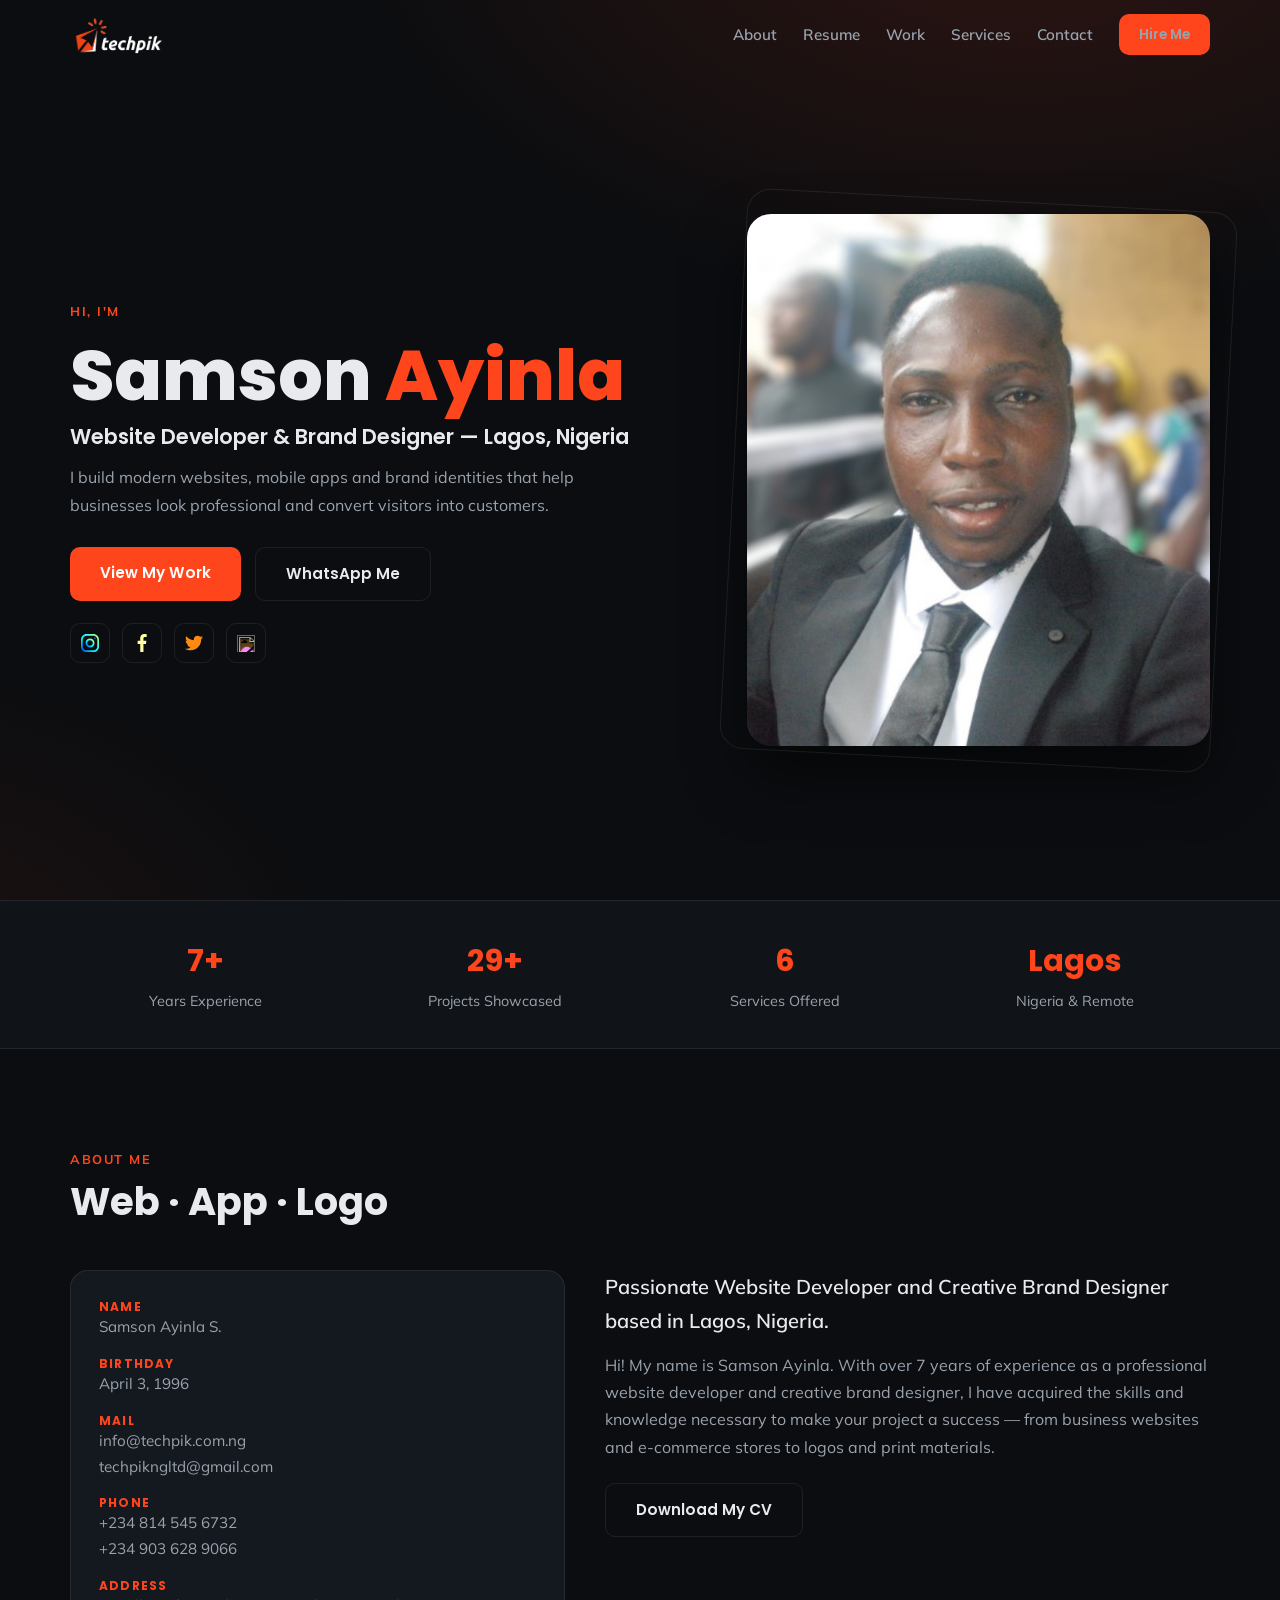
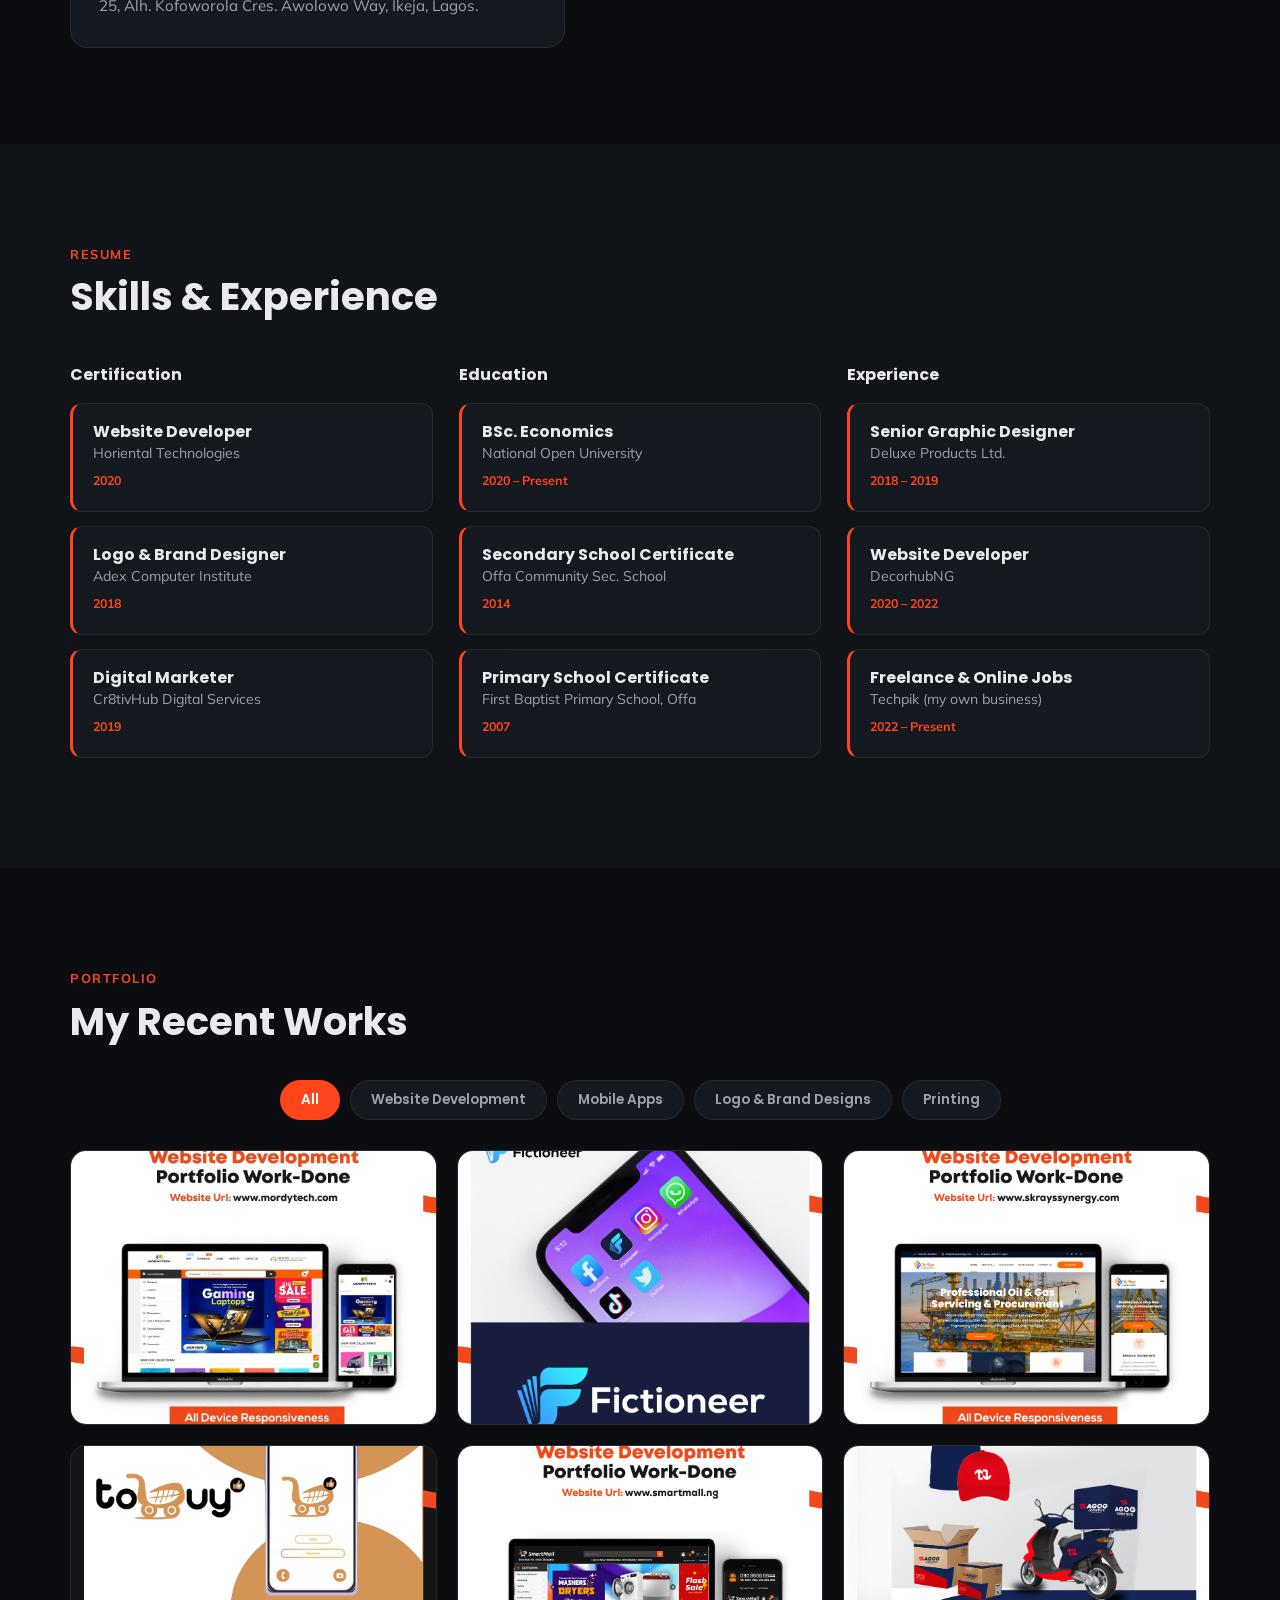
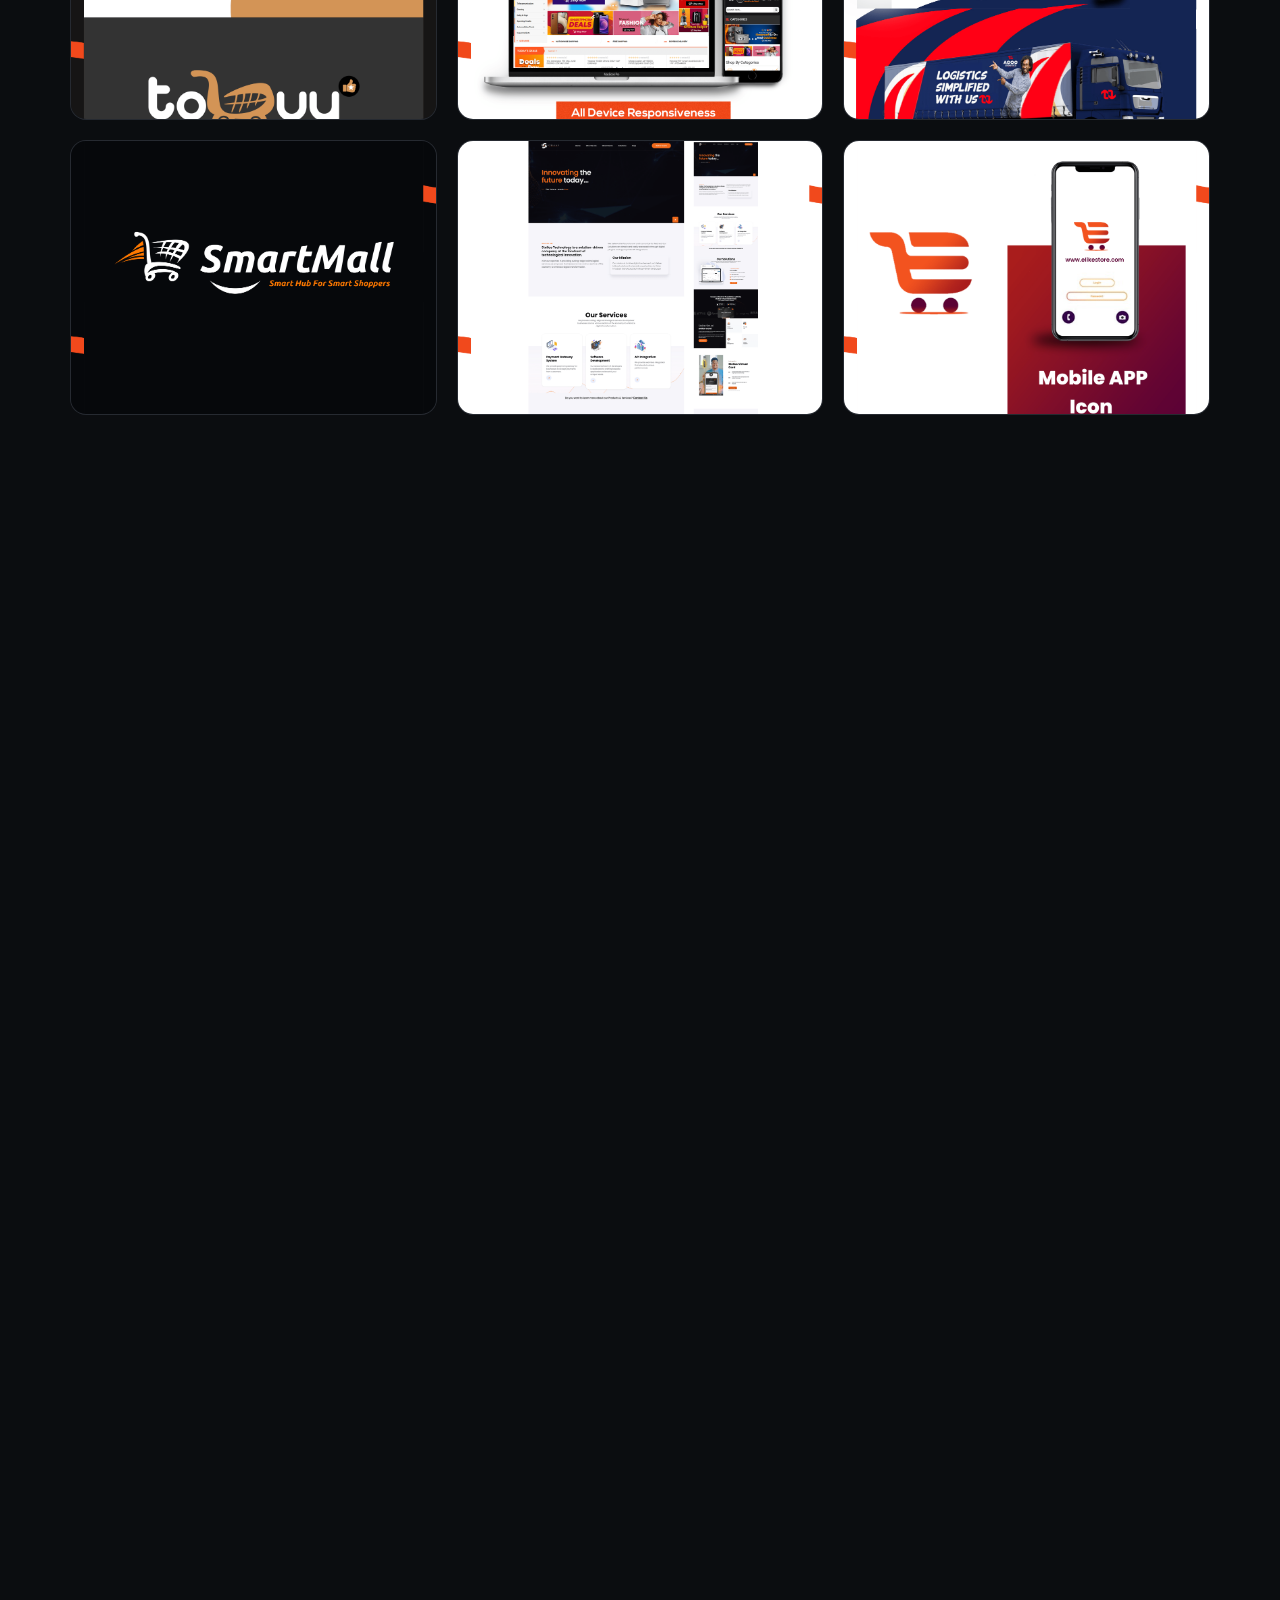
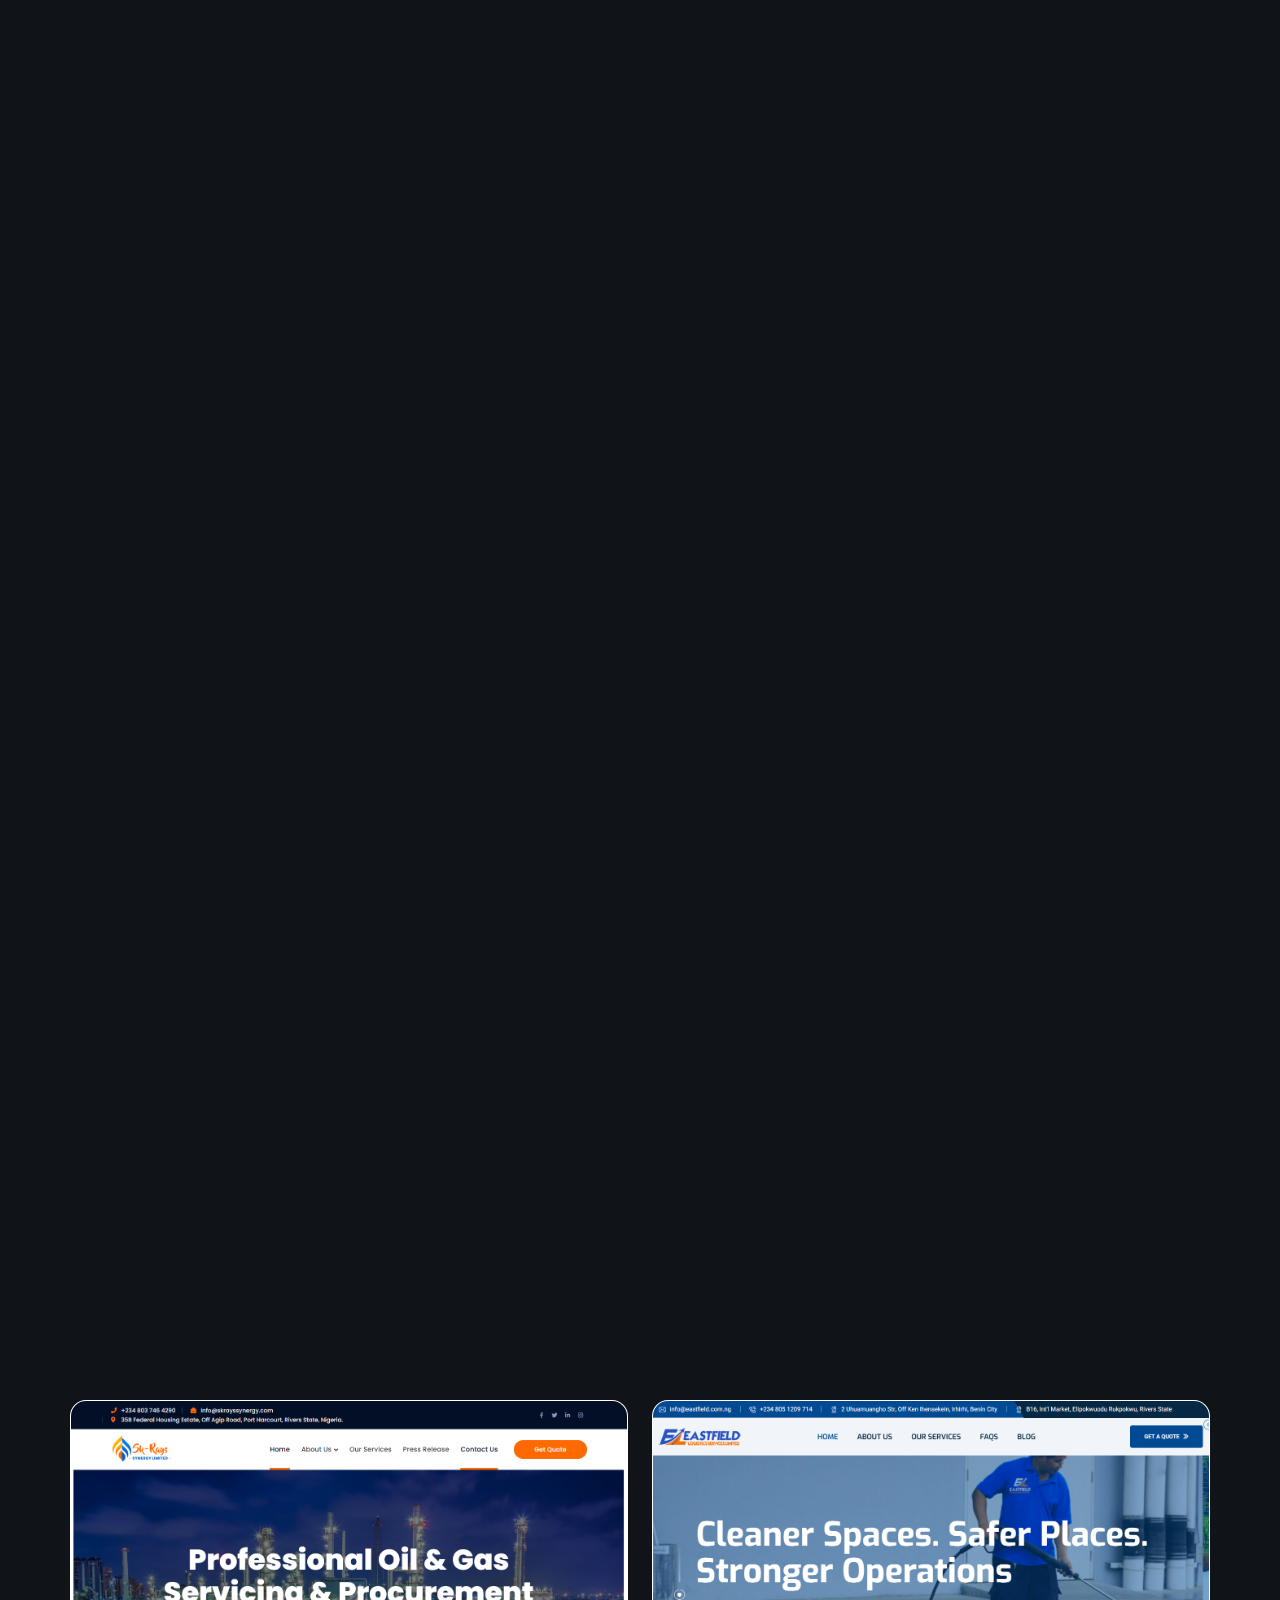
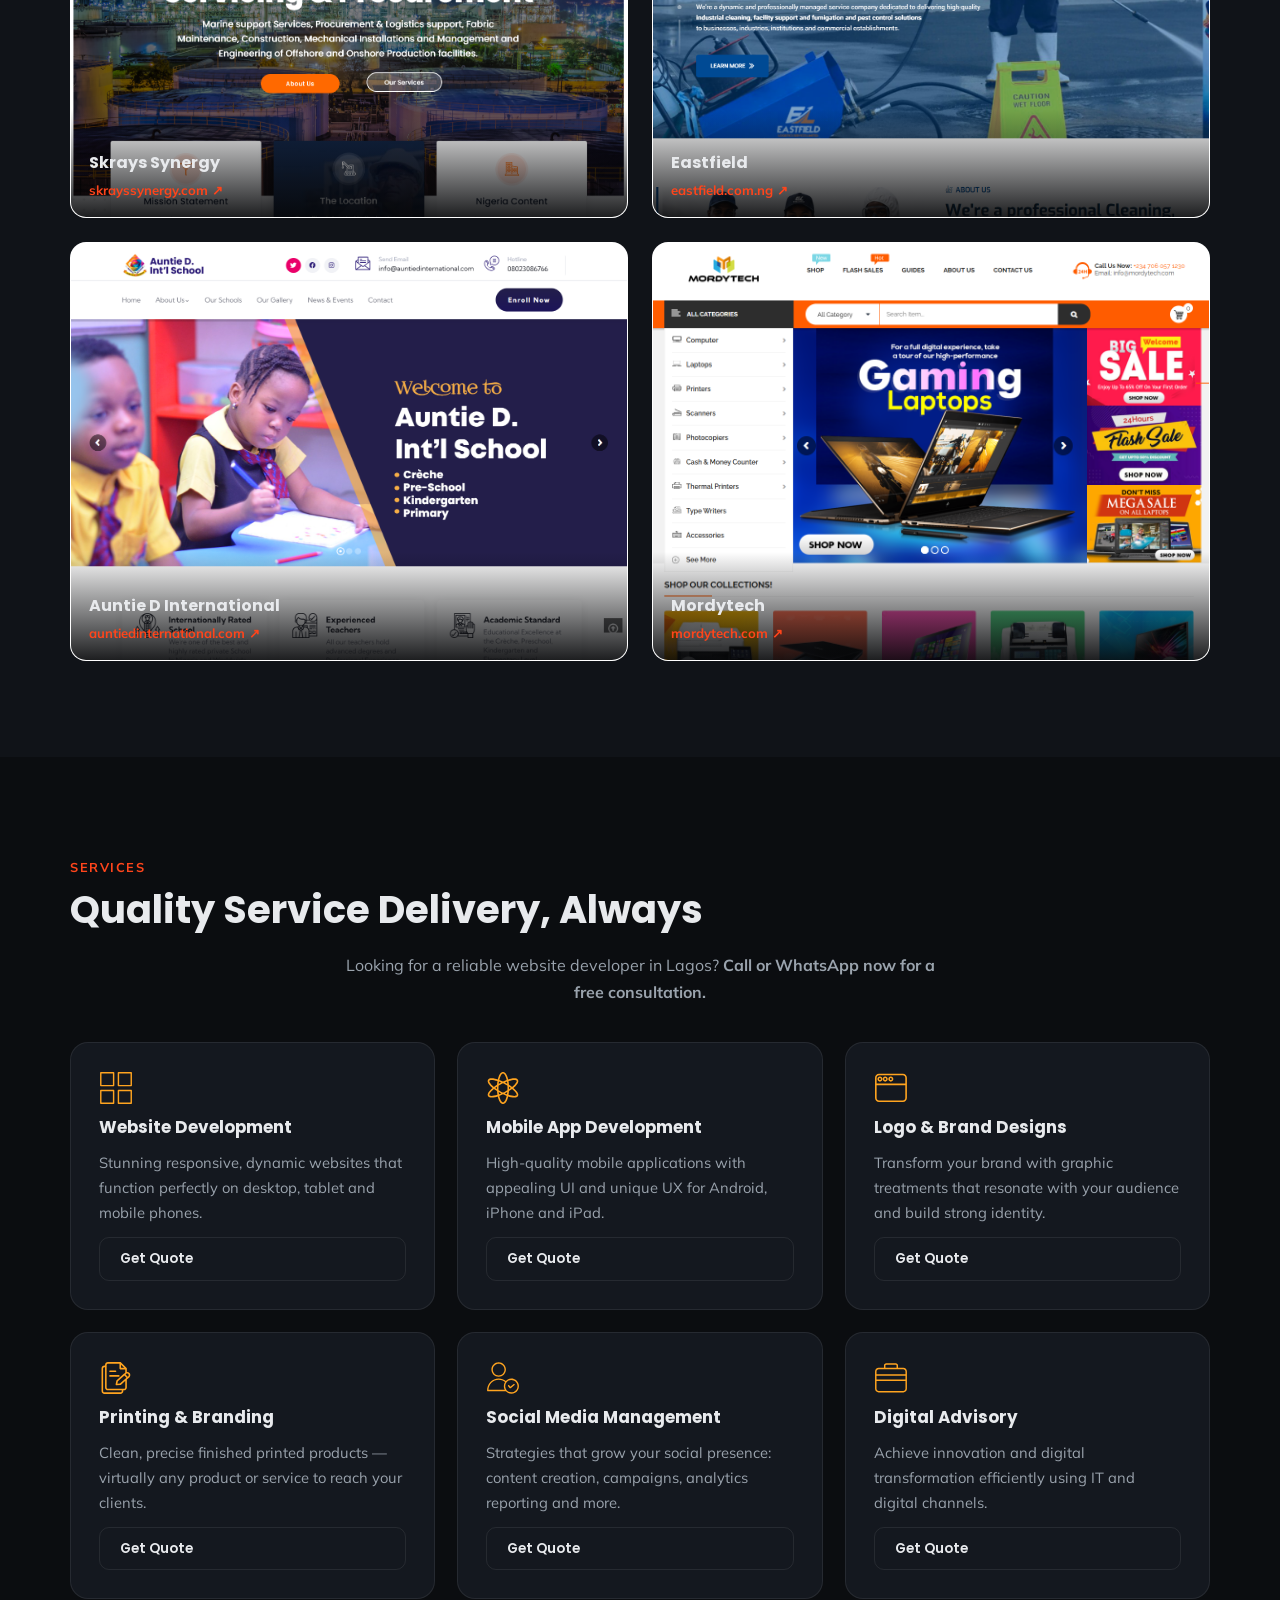
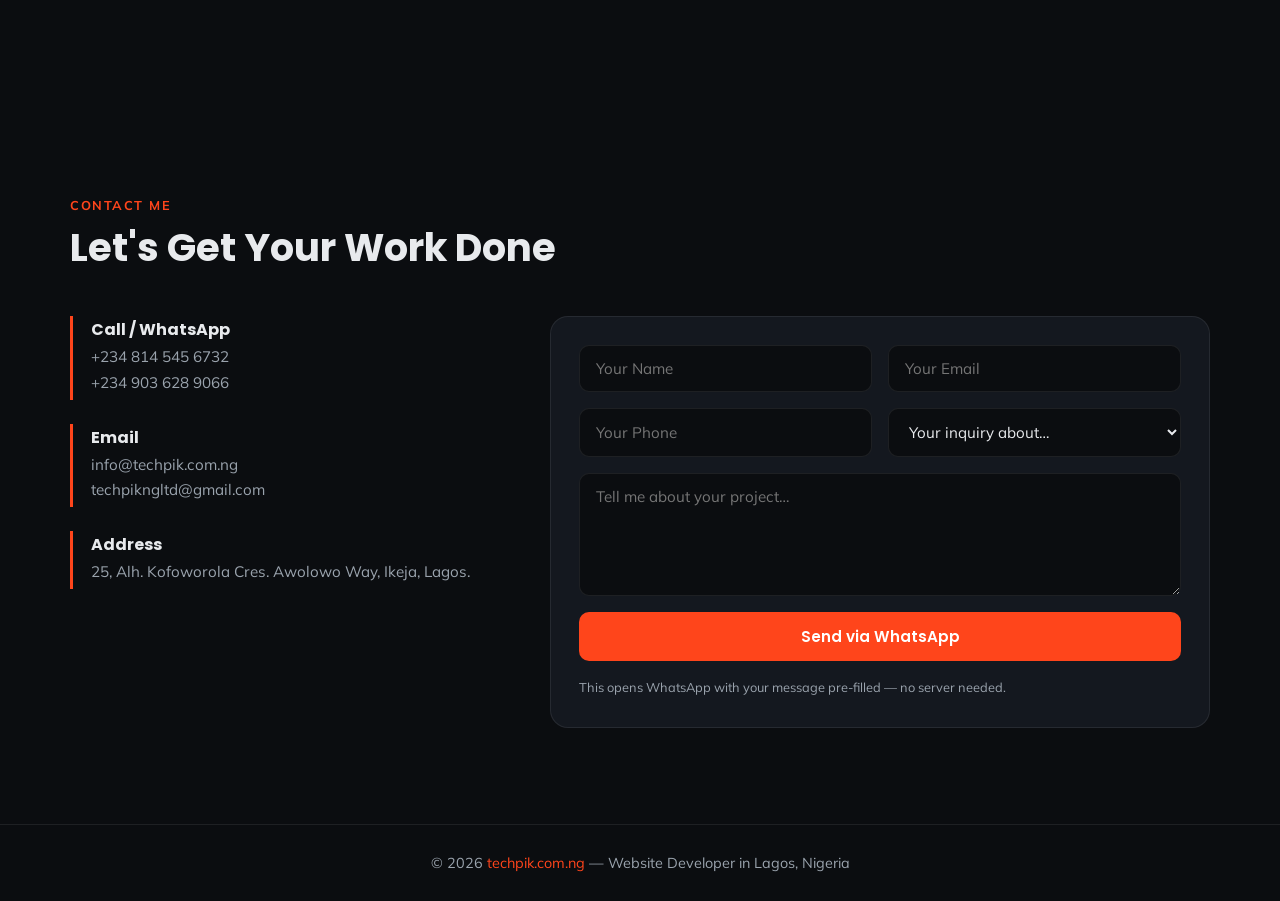
==== index.html @ b6a5fe9d "Highlights: use real project screenshots (12 sites, ordered 1-12)" ====
<!DOCTYPE html>
<html lang="en">
<head>
<meta charset="utf-8">
<meta name="viewport" content="width=device-width, initial-scale=1">
<title>Website Developer in Lagos | Website Design &amp; Development – Techpik</title>
<meta name="description" content="Professional website developer in Lagos, Nigeria. We design modern business websites, e-commerce stores, portfolios and mobile apps that convert visitors into customers.">
<meta property="og:title" content="Techpik – Website Developer in Lagos">
<meta property="og:description" content="Modern website design, development, mobile apps and branding for businesses in Lagos, Nigeria.">
<meta property="og:image" content="img/logo/light.png">
<meta property="og:url" content="https://techpik.com.ng">
<link rel="icon" href="img/about/favicon.png" type="image/png">
<link rel="preconnect" href="https://fonts.googleapis.com">
<link rel="preconnect" href="https://fonts.gstatic.com" crossorigin>
<link href="https://fonts.googleapis.com/css2?family=Poppins:wght@400;500;600;700;800&family=Mulish:wght@400;500;600;700&display=swap" rel="stylesheet">
<link rel="stylesheet" href="css/style.css">
<script type="application/ld+json">
{
  "@context": "https://schema.org",
  "@type": "LocalBusiness",
  "name": "Techpik – Website Developer in Lagos",
  "image": "https://techpik.com.ng/img/logo/light.png",
  "address": {
    "@type": "PostalAddress",
    "streetAddress": "25, Alh. Kofoworola Cres. Awolowo Way",
    "addressLocality": "Ikeja",
    "addressRegion": "Lagos",
    "addressCountry": "NG"
  },
  "telephone": "+2348145456732",
  "url": "https://techpik.com.ng",
  "priceRange": "₦₦₦",
  "sameAs": [
    "https://instagram.com/techpik.ng",
    "https://web.facebook.com/techpikngr",
    "https://linkedin.com/techpikng"
  ]
}
</script>
</head>
<body>

<header class="nav" id="nav">
  <div class="container nav-inner">
    <a class="brand" href="#top"><img src="img/logo/light.png" alt="Techpik logo"></a>
    <button class="burger" id="burger" aria-label="Menu"><span></span><span></span><span></span></button>
    <ul class="menu" id="menu">
      <li><a href="#about">About</a></li>
      <li><a href="#resume">Resume</a></li>
      <li><a href="#work">Work</a></li>
      <li><a href="#services">Services</a></li>
      <li><a href="#contact">Contact</a></li>
      <li><a class="btn btn-sm" target="_blank" rel="noopener" href="https://api.whatsapp.com/send?phone=2348145456732">Hire Me</a></li>
    </ul>
  </div>
</header>

<main id="top">

<section class="hero">
  <div class="container hero-grid">
    <div class="hero-copy reveal">
      <span class="kicker">Hi, I'm</span>
      <h1>Samson <em>Ayinla</em></h1>
      <h2 class="hero-role">Website Developer &amp; Brand Designer — Lagos, Nigeria</h2>
      <p>I build modern websites, mobile apps and brand identities that help businesses look professional and convert visitors into customers.</p>
      <div class="hero-actions">
        <a class="btn" href="#work">View My Work</a>
        <a class="btn ghost" target="_blank" rel="noopener" href="https://api.whatsapp.com/send?phone=2348145456732">WhatsApp Me</a>
      </div>
      <div class="socials">
        <a href="https://instagram.com/techpik.ng/" target="_blank" rel="noopener" aria-label="Instagram"><img src="img/svg/social/instagram.svg" alt=""></a>
        <a href="https://web.facebook.com/techpikngr" target="_blank" rel="noopener" aria-label="Facebook"><img src="img/svg/social/facebook.svg" alt=""></a>
        <a href="https://x.com/techpik.ng/" target="_blank" rel="noopener" aria-label="X / Twitter"><img src="img/svg/social/twitter.svg" alt=""></a>
        <a href="https://linkedin.com/techpikng/" target="_blank" rel="noopener" aria-label="LinkedIn"><img src="img/svg/social/linkedin.svg" alt=""></a>
      </div>
    </div>
    <div class="hero-photo reveal">
      <img src="img/hero/2.jpg" alt="Samson Ayinla – website developer in Lagos">
    </div>
  </div>
</section>

<section class="stats reveal">
  <div class="container stats-grid">
    <div><strong>7+</strong><span>Years Experience</span></div>
    <div><strong>29+</strong><span>Projects Showcased</span></div>
    <div><strong>6</strong><span>Services Offered</span></div>
    <div><strong>Lagos</strong><span>Nigeria &amp; Remote</span></div>
  </div>
</section>

<section id="about" class="section">
  <div class="container">
    <div class="section-head reveal">
      <span>About Me</span>
      <h3>Web · App · Logo</h3>
    </div>
    <div class="about-grid">
      <div class="about-card reveal">
        <ul class="details">
          <li><h4>Name</h4><p>Samson Ayinla S.</p></li>
          <li><h4>Birthday</h4><p>April 3, 1996</p></li>
          <li><h4>Mail</h4><p><a href="mailto:info@techpik.com.ng">info@techpik.com.ng</a><br><a href="mailto:techpikngltd@gmail.com">techpikngltd@gmail.com</a></p></li>
          <li><h4>Phone</h4><p>+234 814 545 6732<br>+234 903 628 9066</p></li>
          <li><h4>Address</h4><p>25, Alh. Kofoworola Cres. Awolowo Way, Ikeja, Lagos.</p></li>
        </ul>
      </div>
      <div class="about-text reveal">
        <p class="lead">Passionate Website Developer and Creative Brand Designer based in Lagos, Nigeria.</p>
        <p>Hi! My name is Samson Ayinla. With over 7 years of experience as a professional website developer and creative brand designer, I have acquired the skills and knowledge necessary to make your project a success — from business websites and e-commerce stores to logos and print materials.</p>
        <a class="btn ghost" href="img/cv/Ayinla%20Samson%20S.%20CV.pdf" download>Download My CV</a>
      </div>
    </div>
  </div>
</section>

<section id="resume" class="section alt">
  <div class="container">
    <div class="section-head reveal">
      <span>Resume</span>
      <h3>Skills &amp; Experience</h3>
    </div>
    <div class="resume-grid">
      <div class="timeline reveal">
        <h4>Certification</h4>
        <article><h5>Website Developer</h5><p>Horiental Technologies</p><time>2020</time></article>
        <article><h5>Logo &amp; Brand Designer</h5><p>Adex Computer Institute</p><time>2018</time></article>
        <article><h5>Digital Marketer</h5><p>Cr8tivHub Digital Services</p><time>2019</time></article>
      </div>
      <div class="timeline reveal">
        <h4>Education</h4>
        <article><h5>BSc. Economics</h5><p>National Open University</p><time>2020 – Present</time></article>
        <article><h5>Secondary School Certificate</h5><p>Offa Community Sec. School</p><time>2014</time></article>
        <article><h5>Primary School Certificate</h5><p>First Baptist Primary School, Offa</p><time>2007</time></article>
      </div>
      <div class="timeline reveal">
        <h4>Experience</h4>
        <article><h5>Senior Graphic Designer</h5><p>Deluxe Products Ltd.</p><time>2018 – 2019</time></article>
        <article><h5>Website Developer</h5><p>DecorhubNG</p><time>2020 – 2022</time></article>
        <article><h5>Freelance &amp; Online Jobs</h5><p>Techpik (my own business)</p><time>2022 – Present</time></article>
      </div>
    </div>
  </div>
</section>

<section id="work" class="section">
  <div class="container">
    <div class="section-head reveal">
      <span>Portfolio</span>
      <h3>My Recent Works</h3>
    </div>
    <div class="filters reveal" id="filters">
      <button class="chip current" data-f="all">All</button>
      <button class="chip" data-f="web">Website Development</button>
      <button class="chip" data-f="app">Mobile Apps</button>
      <button class="chip" data-f="logo">Logo &amp; Brand Designs</button>
      <button class="chip" data-f="print">Printing</button>
    </div>
    <div class="work-grid" id="workGrid">

      <a class="work web reveal" data-cat="web" href="https://mordytech.com/" target="_blank" rel="noopener"><img loading="lazy" src="img/portfolio/web2.jpg" alt="Mordytech website"><span class="cap"><b>Mordytech</b><i>Website Development</i></span></a>
      <a class="work logo reveal" data-cat="logo" href="https://www.instagram.com/p/Csi27Dgsvl2/" target="_blank" rel="noopener"><img loading="lazy" src="img/portfolio/frilogo.png" alt="Brand logo design"><span class="cap"><b>Fri Logo</b><i>Logo &amp; Branding</i></span></a>
      <a class="work web reveal" data-cat="web" href="https://skrayssynergy.com/" target="_blank" rel="noopener"><img loading="lazy" src="img/portfolio/web1.png" alt="Skrays Synergy website"><span class="cap"><b>Skrays Synergy</b><i>Website Development</i></span></a>
      <a class="work logo reveal" data-cat="logo" href="https://www.instagram.com/p/CsQ0dw0slp6/" target="_blank" rel="noopener"><img loading="lazy" src="img/portfolio/log1.png" alt="Logo design project"><span class="cap"><b>Brand Identity</b><i>Logo Design</i></span></a>
      <a class="work web reveal" data-cat="web" href="https://smartmall.ng/" target="_blank" rel="noopener"><img loading="lazy" src="img/portfolio/webwe.png" alt="Smartmall website"><span class="cap"><b>Smartmall</b><i>Website Development</i></span></a>
      <a class="work logo reveal" data-cat="logo" href="https://www.instagram.com/p/Cuor3dvsf-B/" target="_blank" rel="noopener"><img loading="lazy" src="img/portfolio/logbar.png" alt="Bar logo design"><span class="cap"><b>Logo Project</b><i>Logo Design</i></span></a>
      <a class="work logo reveal" data-cat="logo" href="https://www.instagram.com/p/Crya9qSsedp/" target="_blank" rel="noopener"><img loading="lazy" src="img/portfolio/log2.png" alt="Logo design project"><span class="cap"><b>Brand Identity</b><i>Logo Design</i></span></a>
      <a class="work web reveal" data-cat="web" href="https://stellastech.com/" target="_blank" rel="noopener"><img loading="lazy" src="img/portfolio/web3.png" alt="Stellastech website"><span class="cap"><b>Stellastech</b><i>Website Development</i></span></a>
      <a class="work logo reveal" data-cat="logo" href="https://www.instagram.com/p/CtMNbvCMYCW/" target="_blank" rel="noopener"><img loading="lazy" src="img/portfolio/log3.png" alt="Logo design project"><span class="cap"><b>Brand Identity</b><i>Logo Design</i></span></a>
      <a class="work web reveal" data-cat="web" href="https://stellastech.com/" target="_blank" rel="noopener"><img loading="lazy" src="img/portfolio/weblik.png" alt="Stellastech page design"><span class="cap"><b>Stellastech</b><i>Landing Page</i></span></a>
      <a class="work logo reveal" data-cat="logo" href="https://www.instagram.com/p/CrBU0_ooC6D/" target="_blank" rel="noopener"><img loading="lazy" src="img/portfolio/log4.png" alt="Logo design project"><span class="cap"><b>Brand Identity</b><i>Logo Design</i></span></a>
      <a class="work web reveal" data-cat="web" href="https://classicfurniture.ng/" target="_blank" rel="noopener"><img loading="lazy" src="img/portfolio/web33.png" alt="Classic Furniture website"><span class="cap"><b>Classic Furniture</b><i>E-commerce Website</i></span></a>
      <a class="work web reveal" data-cat="web" href="https://www.somallink.com" target="_blank" rel="noopener"><img loading="lazy" src="img/portfolio/web44.png" alt="Somallink website"><span class="cap"><b>Somallink</b><i>Website Development</i></span></a>
      <a class="work logo reveal" data-cat="logo" href="https://www.instagram.com/p/Cqx6tIEscMZ/" target="_blank" rel="noopener"><img loading="lazy" src="img/portfolio/jers.png" alt="Jersey design"><span class="cap"><b>Jersey Design</b><i>Branding</i></span></a>
      <a class="work web reveal" data-cat="web" href="https://oceanwealthinvest.com/" target="_blank" rel="noopener"><img loading="lazy" src="img/portfolio/web55.png" alt="Ocean Wealth Invest website"><span class="cap"><b>Ocean Wealth Invest</b><i>Website Development</i></span></a>
      <a class="work app reveal" data-cat="app" href="https://play.google.com/store/apps/details?id=com.donqit.driver&amp;pcampaignid=web_share" target="_blank" rel="noopener"><img loading="lazy" src="img/portfolio/mob2.png" alt="Donqit Driver app"><span class="cap"><b>Donqit Driver</b><i>Mobile App</i></span></a>
      <a class="work logo reveal" data-cat="logo" href="https://www.instagram.com/p/Cq5DnUtspKs/" target="_blank" rel="noopener"><img loading="lazy" src="img/portfolio/logof.png" alt="Logo design project"><span class="cap"><b>Brand Identity</b><i>Logo Design</i></span></a>
      <a class="work app reveal" data-cat="app" href="https://play.google.com/store/apps/details?id=com.donqit.vendor&amp;pcampaignid=web_share" target="_blank" rel="noopener"><img loading="lazy" src="img/portfolio/mob4.png" alt="Donqit Vendor app"><span class="cap"><b>Donqit Vendor</b><i>Mobile App</i></span></a>
      <a class="work web reveal" data-cat="web" href="https://wealthyboulevard.com" target="_blank" rel="noopener"><img loading="lazy" src="img/portfolio/web66.png" alt="Wealthy Boulevard website"><span class="cap"><b>Wealthy Boulevard</b><i>Website Development</i></span></a>
      <a class="work app reveal" data-cat="app" href="https://play.google.com/store/apps/details?id=com.akrambilali.somallink" target="_blank" rel="noopener"><img loading="lazy" src="img/portfolio/mob6.png" alt="Somallink mobile app"><span class="cap"><b>Somallink App</b><i>Mobile App</i></span></a>
      <a class="work logo reveal" data-cat="logo" href="https://www.instagram.com/p/CryJWnhsb_0/" target="_blank" rel="noopener"><img loading="lazy" src="img/portfolio/logolot.png" alt="Logo design project"><span class="cap"><b>Brand Identity</b><i>Logo Design</i></span></a>
      <a class="work print reveal" data-cat="print" href="https://www.instagram.com/p/CurFEfhsm1C/" target="_blank" rel="noopener"><img loading="lazy" src="img/portfolio/print2.png" alt="Print design project"><span class="cap"><b>Print Design</b><i>Printing</i></span></a>
      <a class="work web reveal" data-cat="web" href="https://bukolaolutayo.com/" target="_blank" rel="noopener"><img loading="lazy" src="img/portfolio/web77.png" alt="Bukola Olutayo website"><span class="cap"><b>Bukola Olutayo</b><i>Website Development</i></span></a>
      <a class="work print reveal" data-cat="print" href="https://www.instagram.com/p/Cr_BIoSMkH6/" target="_blank" rel="noopener"><img loading="lazy" src="img/portfolio/print1.png" alt="Print design project"><span class="cap"><b>Print Design</b><i>Printing</i></span></a>
      <a class="work app reveal" data-cat="app" href="https://play.google.com/store/apps/details?id=com.donqit.customer&amp;pcampaignid=web_share" target="_blank" rel="noopener"><img loading="lazy" src="img/portfolio/mob5.png" alt="Donqit Customer app"><span class="cap"><b>Donqit Customer</b><i>Mobile App</i></span></a>
      <a class="work print reveal" data-cat="print" href="https://www.instagram.com/p/CsEPBs2sQ6M/" target="_blank" rel="noopener"><img loading="lazy" src="img/portfolio/print3.png" alt="Print design project"><span class="cap"><b>Print Design</b><i>Printing</i></span></a>
      <a class="work web reveal" data-cat="web" href="https://auntiedinternational.com/" target="_blank" rel="noopener"><img loading="lazy" src="img/portfolio/web99.png" alt="Auntie D International website"><span class="cap"><b>Auntie D International</b><i>Website Development</i></span></a>
      <a class="work app reveal" data-cat="app" href="https://play.google.com/store/apps/details?id=io.gonative.android.lrnjax" target="_blank" rel="noopener"><img loading="lazy" src="img/portfolio/mob3.png" alt="Mobile app project"><span class="cap"><b>App Project</b><i>Mobile App</i></span></a>
      <a class="work app reveal" data-cat="app" href="https://play.google.com/store/apps/details?id=com.app.smartmall&amp;pcampaignid=web_share" target="_blank" rel="noopener"><img loading="lazy" src="img/portfolio/mob1.png" alt="Smartmall mobile app"><span class="cap"><b>Smartmall App</b><i>Mobile App</i></span></a>

    </div>
  </div>
</section>

<section id="highlights" class="section alt">
  <div class="container">
    <div class="section-head reveal">
      <span>Live Projects</span>
      <h3>Highlights From Live Website Projects</h3>
      <small>Real screenshots of websites I built — click any card to visit the live site.</small>
    </div>
    <div class="hl-grid">

      <a class="hl reveal" href="https://intimatematchmaking.com/" target="_blank" rel="noopener"><img loading="lazy" src="img/highlights/intimatematchmaking.png" alt="Intimate Matchmaking live website screenshot"><span class="cap"><b>Intimate Matchmaking</b><i>intimatematchmaking.com ↗</i></span></a>
      <a class="hl reveal" href="https://mindandmasteryjournal.com/" target="_blank" rel="noopener"><img loading="lazy" src="img/highlights/mindandmasteryjournal.png" alt="Mind and Mastery Journal live website screenshot"><span class="cap"><b>Mind &amp; Mastery Journal</b><i>mindandmasteryjournal.com ↗</i></span></a>
      <a class="hl reveal" href="https://blog.stellasbank.com/" target="_blank" rel="noopener"><img loading="lazy" src="img/highlights/stellasbank-blog.png" alt="StellasBank Blog live website screenshot"><span class="cap"><b>StellasBank Blog</b><i>blog.stellasbank.com ↗</i></span></a>
      <a class="hl reveal" href="https://cupidextrad.com/" target="_blank" rel="noopener"><img loading="lazy" src="img/highlights/cupidextrad.png" alt="Cupidextrad live website screenshot"><span class="cap"><b>Cupidextrad</b><i>cupidextrad.com ↗</i></span></a>
      <a class="hl reveal" href="https://trustwavecreditunion.com/" target="_blank" rel="noopener"><img loading="lazy" src="img/highlights/trustwavecreditunion.png" alt="Trustwave Credit Union live website screenshot"><span class="cap"><b>Trustwave Credit Union</b><i>trustwavecreditunion.com ↗</i></span></a>
      <a class="hl reveal" href="https://oceanwealthfint.com/" target="_blank" rel="noopener"><img loading="lazy" src="img/highlights/oceanwealthfint.png" alt="Ocean Wealth Fintech live website screenshot"><span class="cap"><b>Ocean Wealth Fintech</b><i>oceanwealthfint.com ↗</i></span></a>
      <a class="hl reveal" href="https://samobasihealthcarefoundation.org.ng/" target="_blank" rel="noopener"><img loading="lazy" src="img/highlights/samobasihealthcare.png" alt="Samobasi Healthcare Foundation live website screenshot"><span class="cap"><b>Samobasi Healthcare Foundation</b><i>samobasihealthcarefoundation.org.ng ↗</i></span></a>
      <a class="hl reveal" href="https://abidasindustries.com.ng/" target="_blank" rel="noopener"><img loading="lazy" src="img/highlights/abidasindustries.png" alt="Abida's Industries live website screenshot"><span class="cap"><b>Abida's Industries</b><i>abidasindustries.com.ng ↗</i></span></a>
      <a class="hl reveal" href="https://skrayssynergy.com/" target="_blank" rel="noopener"><img loading="lazy" src="img/highlights/skrayssynergy.png" alt="Skrays Synergy live website screenshot"><span class="cap"><b>Skrays Synergy</b><i>skrayssynergy.com ↗</i></span></a>
      <a class="hl reveal" href="https://eastfield.com.ng/" target="_blank" rel="noopener"><img loading="lazy" src="img/highlights/eastfield.png" alt="Eastfield live website screenshot"><span class="cap"><b>Eastfield</b><i>eastfield.com.ng ↗</i></span></a>
      <a class="hl reveal" href="https://auntiedinternational.com/" target="_blank" rel="noopener"><img loading="lazy" src="img/highlights/auntiedinternational.png" alt="Auntie D International live website screenshot"><span class="cap"><b>Auntie D International</b><i>auntiedinternational.com ↗</i></span></a>
      <a class="hl reveal" href="https://mordytech.com/" target="_blank" rel="noopener"><img loading="lazy" src="img/highlights/mordytech.png" alt="Mordytech live website screenshot"><span class="cap"><b>Mordytech</b><i>mordytech.com ↗</i></span></a>

    </div>
  </div>
</section>

<section id="services" class="section">
  <div class="container">
    <div class="section-head reveal">
      <span>Services</span>
      <h3>Quality Service Delivery, Always</h3>
    </div>
    <p class="center-note reveal">Looking for a reliable website developer in Lagos? <strong>Call or WhatsApp now for a free consultation.</strong></p>
    <div class="service-grid">
      <div class="service reveal"><img src="img/svg/squares.svg" alt=""><h4>Website Development</h4><p>Stunning responsive, dynamic websites that function perfectly on desktop, tablet and mobile phones.</p><a class="btn btn-sm ghost" target="_blank" rel="noopener" href="https://api.whatsapp.com/send/?phone=%2B2348145456732&amp;text=Hello%20Samson%2C%20I%20need%20a%20website.&amp;type=phone_number&amp;app_absent=0">Get Quote</a></div>
      <div class="service reveal"><img src="img/svg/physics.svg" alt=""><h4>Mobile App Development</h4><p>High-quality mobile applications with appealing UI and unique UX for Android, iPhone and iPad.</p><a class="btn btn-sm ghost" target="_blank" rel="noopener" href="https://api.whatsapp.com/send/?phone=%2B2348145456732&amp;text=Hello%20Samson%2C%20I%20need%20a%20mobile%20app.&amp;type=phone_number&amp;app_absent=0">Get Quote</a></div>
      <div class="service reveal"><img src="img/svg/web.svg" alt=""><h4>Logo &amp; Brand Designs</h4><p>Transform your brand with graphic treatments that resonate with your audience and build strong identity.</p><a class="btn btn-sm ghost" target="_blank" rel="noopener" href="https://api.whatsapp.com/send/?phone=%2B2348145456732&amp;text=Hello%20Samson%2C%20I%20need%20a%20logo.&amp;type=phone_number&amp;app_absent=0">Get Quote</a></div>
      <div class="service reveal"><img src="img/svg/writing_2.svg" alt=""><h4>Printing &amp; Branding</h4><p>Clean, precise finished printed products — virtually any product or service to reach your clients.</p><a class="btn btn-sm ghost" target="_blank" rel="noopener" href="https://api.whatsapp.com/send/?phone=%2B2348145456732&amp;text=Hello%20Samson%2C%20I%20need%20printing%20services.&amp;type=phone_number&amp;app_absent=0">Get Quote</a></div>
      <div class="service reveal"><img src="img/svg/user.svg" alt=""><h4>Social Media Management</h4><p>Strategies that grow your social presence: content creation, campaigns, analytics reporting and more.</p><a class="btn btn-sm ghost" target="_blank" rel="noopener" href="https://api.whatsapp.com/send/?phone=%2B2348145456732&amp;text=Hello%20Samson%2C%20I%20need%20social%20media%20management.&amp;type=phone_number&amp;app_absent=0">Get Quote</a></div>
      <div class="service reveal"><img src="img/svg/briefcase.svg" alt=""><h4>Digital Advisory</h4><p>Achieve innovation and digital transformation efficiently using IT and digital channels.</p><a class="btn btn-sm ghost" target="_blank" rel="noopener" href="https://api.whatsapp.com/send/?phone=%2B2348145456732&amp;text=Hello%20Samson%2C%20I%20need%20digital%20advisory.&amp;type=phone_number&amp;app_absent=0">Get Quote</a></div>
    </div>
  </div>
</section>

<section id="contact" class="section">
  <div class="container">
    <div class="section-head reveal">
      <span>Contact Me</span>
      <h3>Let's Get Your Work Done</h3>
    </div>
    <div class="contact-grid">
      <div class="contact-info reveal">
        <div class="c-item"><h4>Call / WhatsApp</h4><p>+234 814 545 6732<br>+234 903 628 9066</p></div>
        <div class="c-item"><h4>Email</h4><p><a href="mailto:info@techpik.com.ng">info@techpik.com.ng</a><br><a href="mailto:techpikngltd@gmail.com">techpikngltd@gmail.com</a></p></div>
        <div class="c-item"><h4>Address</h4><p>25, Alh. Kofoworola Cres. Awolowo Way, Ikeja, Lagos.</p></div>
      </div>
      <form class="contact-form reveal" id="waForm">
        <div class="f-row">
          <input type="text" id="fName" placeholder="Your Name" required>
          <input type="email" id="fEmail" placeholder="Your Email" required>
        </div>
        <div class="f-row">
          <input type="tel" id="fPhone" placeholder="Your Phone">
          <select id="fService">
            <option value="">Your inquiry about…</option>
            <option>Website Development</option>
            <option>Mobile App Development</option>
            <option>Logo &amp; Brand Design</option>
            <option>Digital Marketing</option>
            <option>Social Media Management</option>
            <option>Digital Advisory Consultancy</option>
            <option>Business Partnership</option>
          </select>
        </div>
        <textarea id="fMsg" rows="5" placeholder="Tell me about your project…" required></textarea>
        <button class="btn" type="submit">Send via WhatsApp</button>
        <p class="form-note">This opens WhatsApp with your message pre-filled — no server needed.</p>
      </form>
    </div>
  </div>
</section>

</main>

<footer class="footer">
  <div class="container">
    <p>&copy; <span id="year"></span> <a href="https://techpik.com.ng">techpik.com.ng</a> — Website Developer in Lagos, Nigeria</p>
  </div>
</footer>

<script src="js/main.js"></script>
</body>
</html>
---- css/style.css ----
/* Techpik — modern one-page portfolio */
:root{
  --bg:#0b0d10; --bg2:#101318; --card:#14181f; --line:rgba(255,255,255,.08);
  --txt:#e8eaed; --mut:#9aa3ad; --acc:#ff451b; --acc2:#ff6a42;
}
*{margin:0;padding:0;box-sizing:border-box}
html{scroll-behavior:smooth}
body{background:var(--bg);color:var(--txt);font-family:'Mulish',sans-serif;line-height:1.7;-webkit-font-smoothing:antialiased}
img{max-width:100%;display:block}
a{color:inherit;text-decoration:none}
h1,h2,h3,h4,h5{font-family:'Poppins',sans-serif;line-height:1.25}
.container{width:min(1140px,92%);margin-inline:auto}

/* nav */
.nav{position:fixed;inset:0 0 auto;z-index:50;padding:14px 0;transition:.3s;background:transparent}
.nav.scrolled{background:rgba(11,13,16,.85);backdrop-filter:blur(12px);border-bottom:1px solid var(--line)}
.nav-inner{display:flex;align-items:center;justify-content:space-between;gap:20px}
.brand img{height:38px;width:auto}
.menu{display:flex;align-items:center;gap:26px;list-style:none;font-weight:600;font-size:.95rem}
.menu a{color:var(--mut);transition:.2s}
.menu a:hover{color:var(--txt)}
.burger{display:none;background:none;border:0;cursor:pointer;padding:6px}
.burger span{display:block;width:24px;height:2px;background:var(--txt);margin:5px 0;border-radius:2px;transition:.3s}

/* buttons */
.btn{display:inline-block;background:var(--acc);color:#fff;font-family:'Poppins',sans-serif;font-weight:600;font-size:.95rem;padding:13px 30px;border-radius:10px;border:0;cursor:pointer;transition:.25s}
.btn:hover{background:var(--acc2);transform:translateY(-2px);box-shadow:0 10px 24px rgba(255,69,27,.35)}
.btn-sm{padding:9px 20px;font-size:.85rem}
.btn.ghost{background:transparent;border:1px solid var(--line);color:var(--txt)}
.btn.ghost:hover{border-color:var(--acc);color:var(--acc);box-shadow:none}

/* hero */
.hero{min-height:100svh;display:flex;align-items:center;padding:120px 0 60px;
  background:radial-gradient(700px 400px at 80% -10%,rgba(255,69,27,.14),transparent),radial-gradient(500px 350px at -10% 110%,rgba(255,69,27,.08),transparent)}
.hero-grid{display:grid;grid-template-columns:1.15fr .85fr;gap:50px;align-items:center}
.kicker{color:var(--acc);font-weight:700;letter-spacing:.12em;text-transform:uppercase;font-size:.8rem}
.hero h1{font-size:clamp(2.6rem,6vw,4.4rem);font-weight:800;margin:8px 0 4px}
.hero h1 em{font-style:normal;color:var(--acc)}
.hero-role{font-size:clamp(1rem,2vw,1.3rem);color:var(--txt);font-weight:600;margin-bottom:14px}
.hero-copy p{color:var(--mut);max-width:52ch}
.hero-actions{display:flex;gap:14px;margin:28px 0 22px;flex-wrap:wrap}
.socials{display:flex;gap:12px}
.socials a{width:40px;height:40px;border:1px solid var(--line);border-radius:10px;display:grid;place-items:center;transition:.25s}
.socials a:hover{border-color:var(--acc);transform:translateY(-3px)}
.socials img{width:18px;height:18px;filter:invert(1) brightness(1.6)}
.hero-photo{position:relative}
.hero-photo::before{content:"";position:absolute;inset:-14px;border:1px solid var(--line);border-radius:24px;transform:rotate(3deg)}
.hero-photo img{border-radius:24px;width:100%;aspect-ratio:4/4.6;object-fit:cover;box-shadow:0 30px 60px rgba(0,0,0,.5)}

/* stats */
.stats{padding:34px 0;border-top:1px solid var(--line);border-bottom:1px solid var(--line);background:var(--bg2)}
.stats-grid{display:grid;grid-template-columns:repeat(4,1fr);gap:20px;text-align:center}
.stats strong{display:block;font-family:'Poppins',sans-serif;font-size:1.9rem;color:var(--acc)}
.stats span{color:var(--mut);font-size:.9rem}

/* sections */
.section{padding:96px 0}
.section.alt{background:var(--bg2)}
.section-head span{color:var(--acc);font-weight:700;text-transform:uppercase;letter-spacing:.12em;font-size:.8rem}
.section-head h3{font-size:clamp(1.6rem,3.4vw,2.4rem);margin:6px 0 0}
.center-note{text-align:center;color:var(--mut);margin:18px auto 36px;max-width:60ch}

/* about */
.about-grid{display:grid;grid-template-columns:.9fr 1.1fr;gap:40px;margin-top:44px;align-items:start}
.about-card{background:var(--card);border:1px solid var(--line);border-radius:18px;padding:28px}
.details{list-style:none;display:grid;gap:16px}
.details h4{font-size:.75rem;color:var(--acc);text-transform:uppercase;letter-spacing:.1em}
.details p,.details a{color:var(--mut);font-size:.95rem}
.details a:hover{color:var(--acc)}
.about-text .lead{font-size:1.25rem;font-weight:600;color:var(--txt);margin-bottom:14px}
.about-text p{color:var(--mut);margin-bottom:22px}

/* resume */
.resume-grid{display:grid;grid-template-columns:repeat(3,1fr);gap:26px;margin-top:44px}
.timeline h4{margin-bottom:18px;color:var(--txt)}
.timeline article{background:var(--card);border:1px solid var(--line);border-left:3px solid var(--acc);border-radius:12px;padding:18px 20px;margin-bottom:14px;transition:.25s}
.timeline article:hover{transform:translateX(4px);border-left-color:var(--acc2)}
.timeline h5{font-size:1rem}
.timeline p{color:var(--mut);font-size:.88rem}
.timeline time{font-size:.78rem;color:var(--acc);font-weight:700}

/* portfolio */
.filters{display:flex;gap:10px;flex-wrap:wrap;justify-content:center;margin:34px 0 30px}
.chip{background:var(--card);border:1px solid var(--line);color:var(--mut);padding:9px 20px;border-radius:99px;font-family:'Poppins',sans-serif;font-size:.85rem;font-weight:600;cursor:pointer;transition:.25s}
.chip:hover{color:var(--txt);border-color:var(--acc)}
.chip.current{background:var(--acc);border-color:var(--acc);color:#fff}
.work-grid{display:grid;grid-template-columns:repeat(3,1fr);gap:20px}
.work{position:relative;border-radius:16px;overflow:hidden;border:1px solid var(--line);aspect-ratio:4/3;background:var(--card)}
.work img{width:100%;height:100%;object-fit:cover;transition:.45s}
.work:hover img{transform:scale(1.06)}
.cap{position:absolute;inset:auto 0 0;padding:34px 18px 16px;background:linear-gradient(transparent,rgba(5,6,8,.92));opacity:0;transform:translateY(8px);transition:.3s}
.work:hover .cap,.work:focus-visible .cap{opacity:1;transform:none}
.cap b{display:block;font-family:'Poppins',sans-serif;font-size:1rem}
.cap i{font-style:normal;color:var(--acc);font-size:.82rem;font-weight:700}
.work.hide{display:none}

/* highlights from live projects */
.hl-grid{display:grid;grid-template-columns:repeat(2,1fr);gap:24px;margin-top:44px}
.hl{position:relative;border-radius:16px;overflow:hidden;border:1px solid var(--line);aspect-ratio:4/3;background:#fff}
.hl img{width:100%;height:100%;object-fit:cover;object-position:top;transition:.5s}
.hl:hover img{transform:scale(1.04)}
.hl .cap{opacity:1;transform:none;padding:40px 18px 14px;background:linear-gradient(transparent,rgba(5,6,8,.9))}
@media(max-width:900px){.hl-grid{grid-template-columns:1fr}}
.section-head small{display:block;color:var(--mut);font-weight:400;font-size:.92rem;letter-spacing:0;text-transform:none;margin-top:8px}

/* services */
.service-grid{display:grid;grid-template-columns:repeat(3,1fr);gap:22px}
.service{background:var(--card);border:1px solid var(--line);border-radius:18px;padding:28px;transition:.25s;display:flex;flex-direction:column;gap:12px}
.service:hover{transform:translateY(-5px);border-color:rgba(255,69,27,.45)}
.service img{width:34px;height:34px;filter:invert(.65) sepia(1) saturate(9) hue-rotate(-18deg)}
.service h4{font-size:1.05rem}
.service p{color:var(--mut);font-size:.92rem;flex-grow:1}

/* contact */
.contact-grid{display:grid;grid-template-columns:.8fr 1.2fr;gap:40px;margin-top:44px}
.c-item{border-left:3px solid var(--acc);padding:4px 0 4px 18px;margin-bottom:24px}
.c-item h4{font-size:1rem;margin-bottom:4px}
.c-item p,.c-item a{color:var(--mut);font-size:.95rem}
.c-item a:hover{color:var(--acc)}
.contact-form{background:var(--card);border:1px solid var(--line);border-radius:18px;padding:28px;display:grid;gap:16px}
.f-row{display:grid;grid-template-columns:1fr 1fr;gap:16px}
.contact-form input,.contact-form select,.contact-form textarea{width:100%;background:var(--bg);border:1px solid var(--line);border-radius:10px;color:var(--txt);padding:13px 16px;font-family:'Mulish',sans-serif;font-size:.95rem;outline:none;transition:.2s}
.contact-form :is(input,select,textarea):focus{border-color:var(--acc)}
.contact-form textarea{resize:vertical}
.form-note{font-size:.8rem;color:var(--mut)}

/* footer */
.footer{border-top:1px solid var(--line);padding:26px 0;text-align:center;color:var(--mut);font-size:.9rem}
.footer a{color:var(--acc)}

/* reveal on scroll */
.reveal{opacity:0;transform:translateY(24px);transition:.7s ease}
.reveal.visible{opacity:1;transform:none}

@media(max-width:900px){
  .hero-grid,.about-grid,.contact-grid{grid-template-columns:1fr}
  .resume-grid,.service-grid{grid-template-columns:1fr 1fr}
  .work-grid{grid-template-columns:1fr 1fr}
  .stats-grid{grid-template-columns:repeat(2,1fr);row-gap:28px}
  .hero-photo{order:-1;max-width:340px}
  .menu{position:fixed;top:64px;right:-100%;flex-direction:column;background:var(--bg2);width:min(320px,80%);height:100vh;padding:40px 30px;gap:22px;transition:.35s;border-left:1px solid var(--line)}
  .menu.open{right:0}
  .burger{display:block}
}
@media(max-width:560px){
  .resume-grid,.service-grid,.work-grid,.f-row{grid-template-columns:1fr}
  .section{padding:70px 0}
}
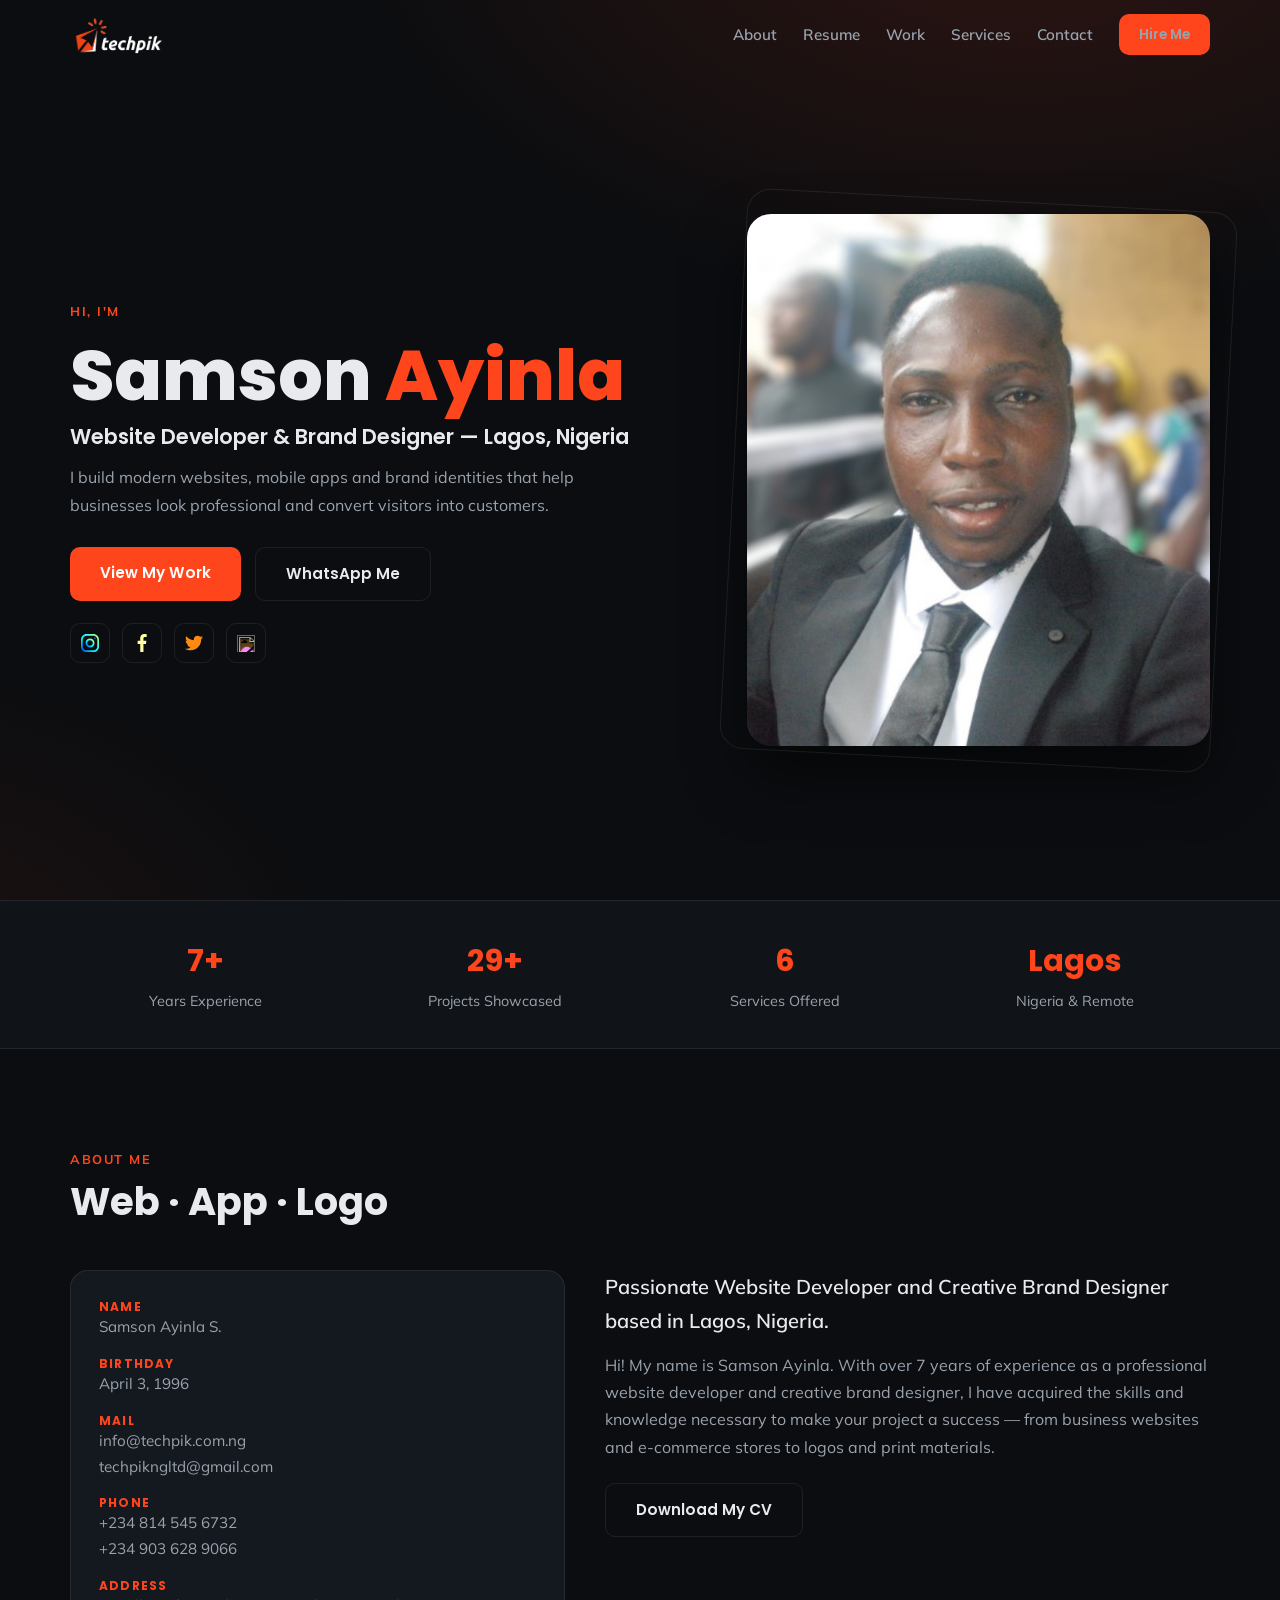
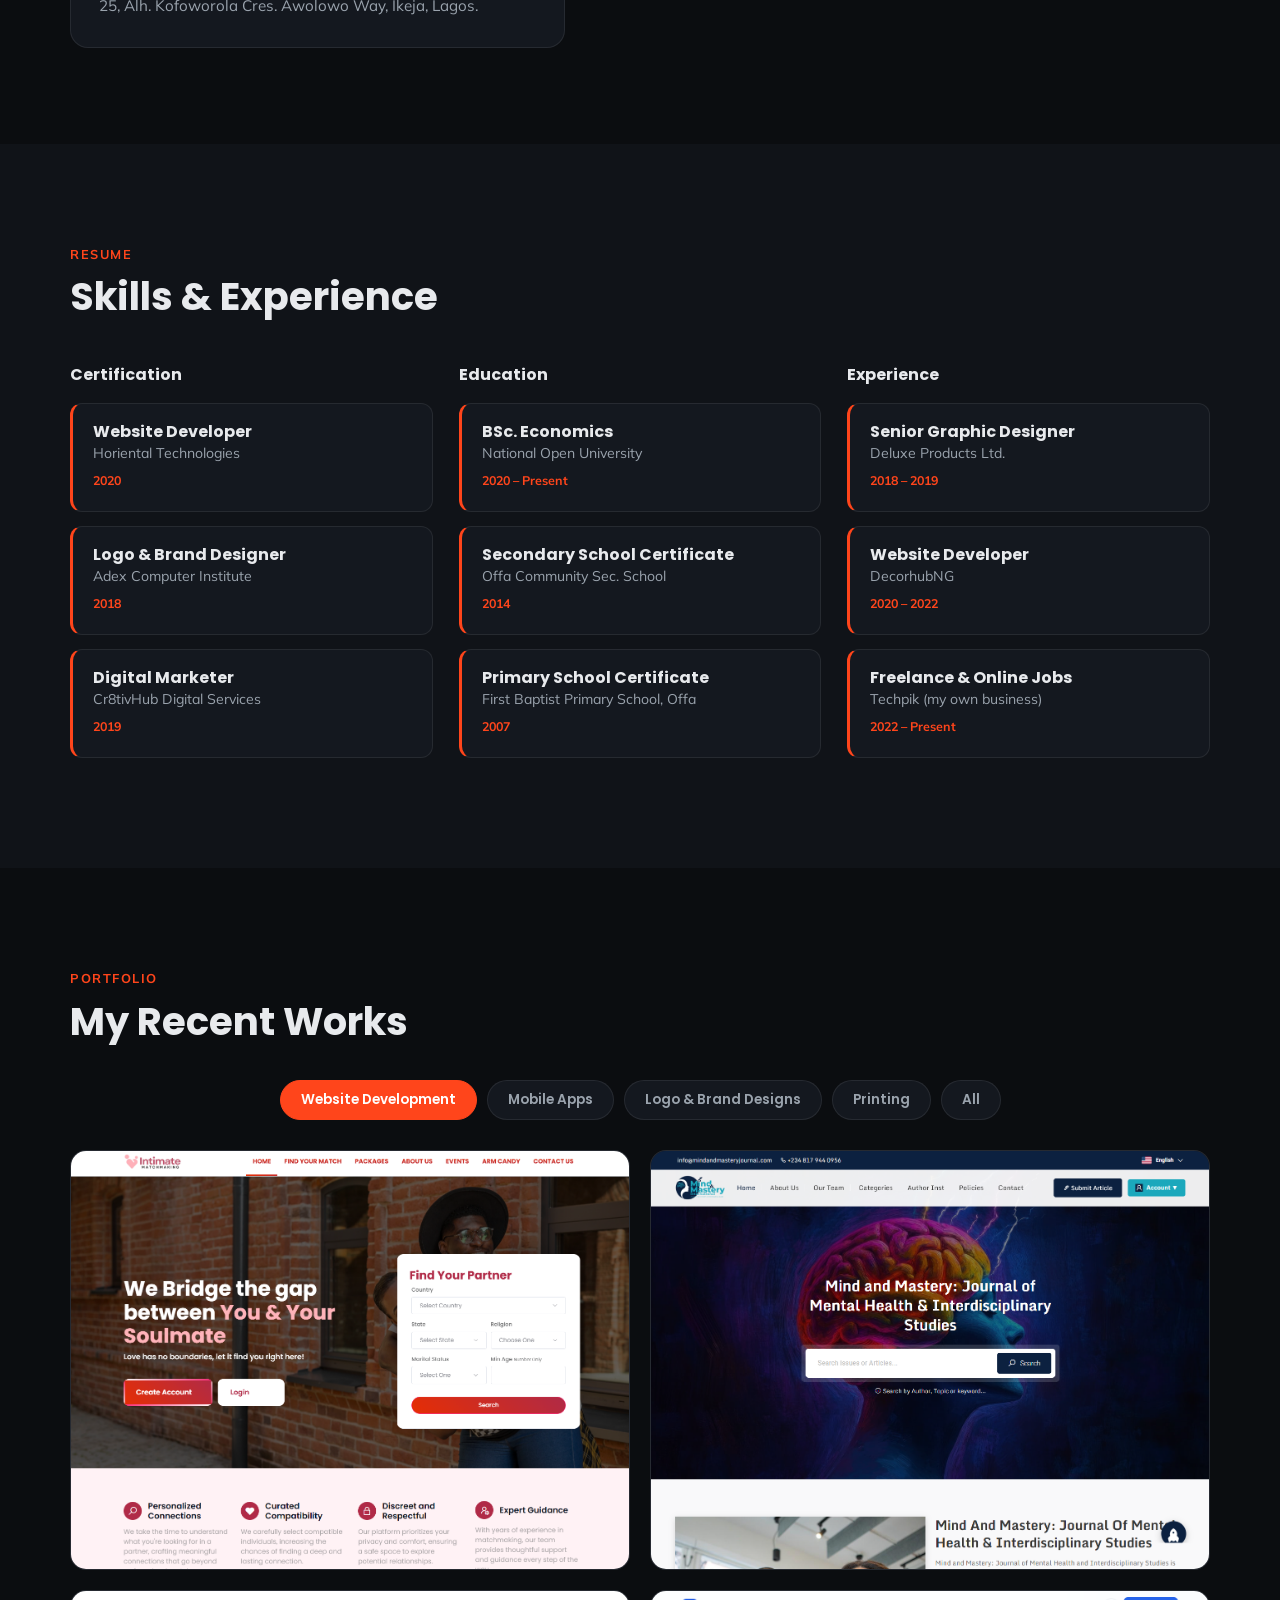
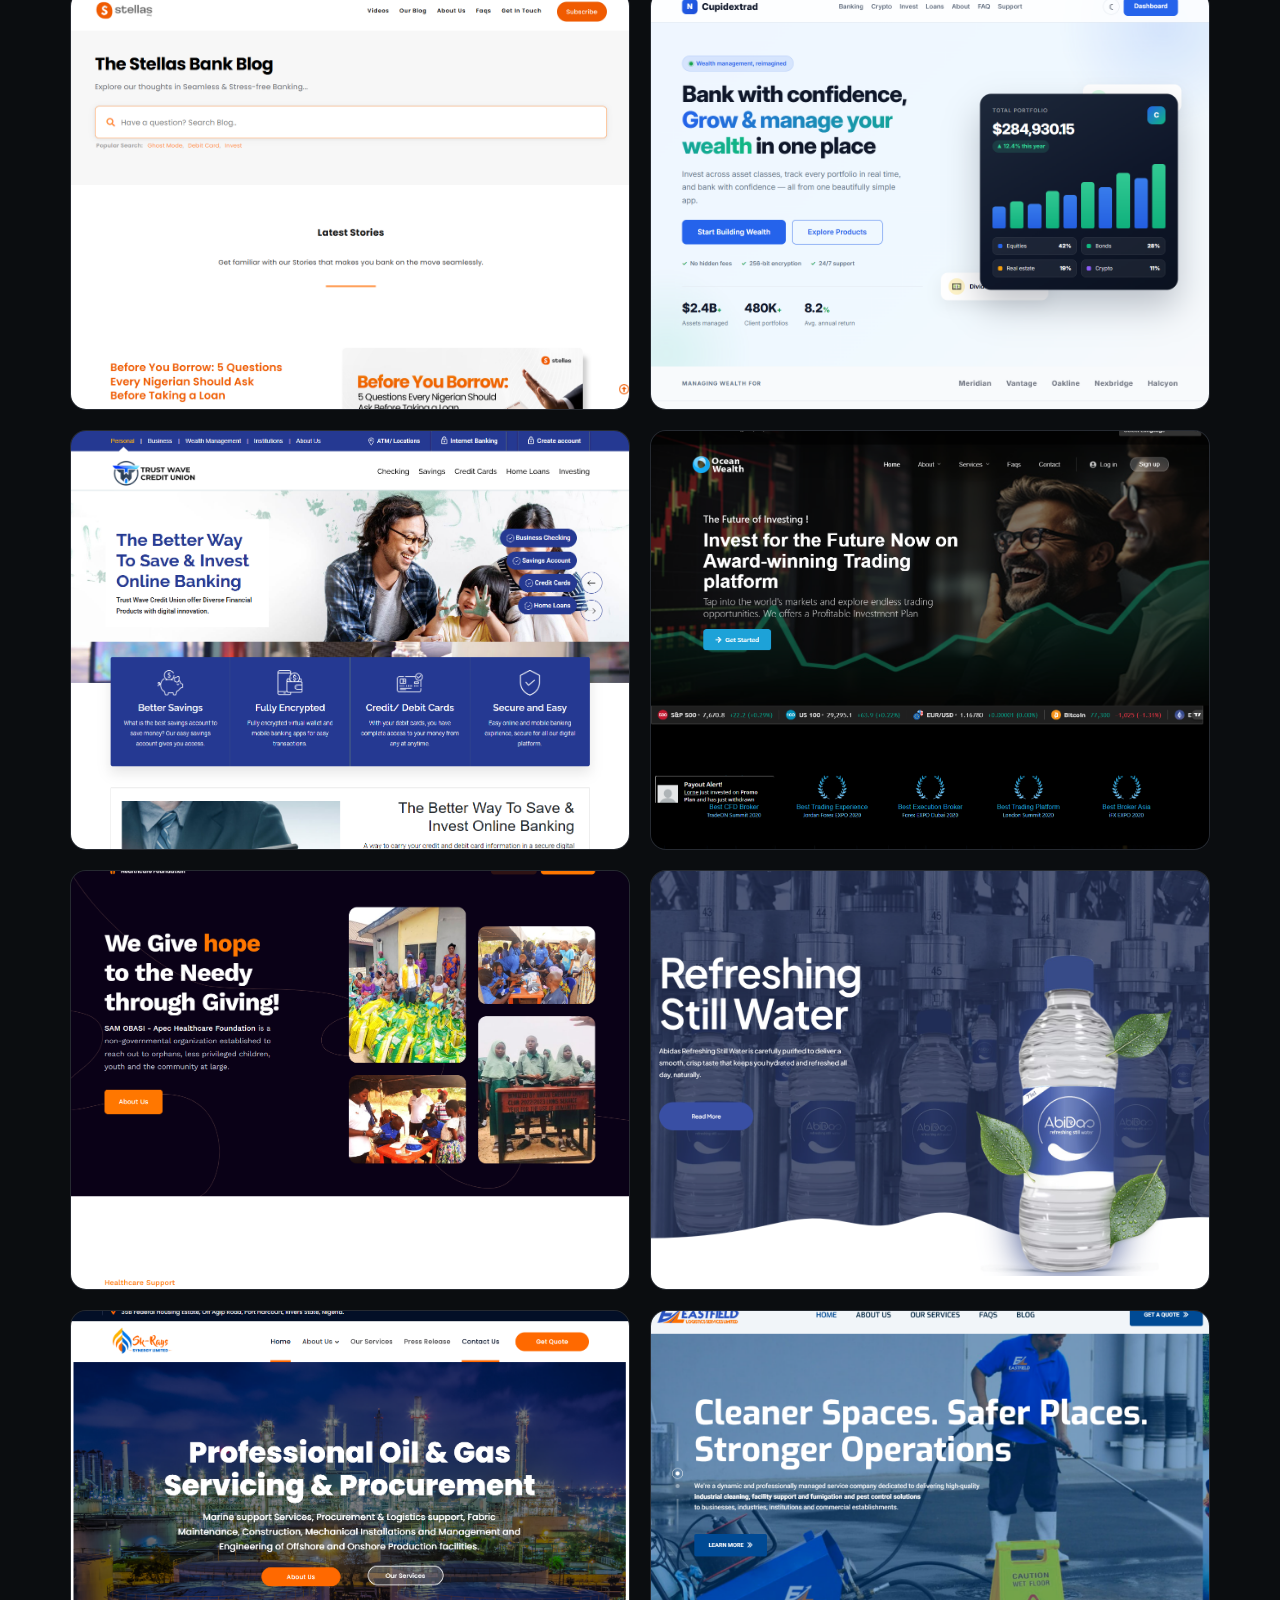
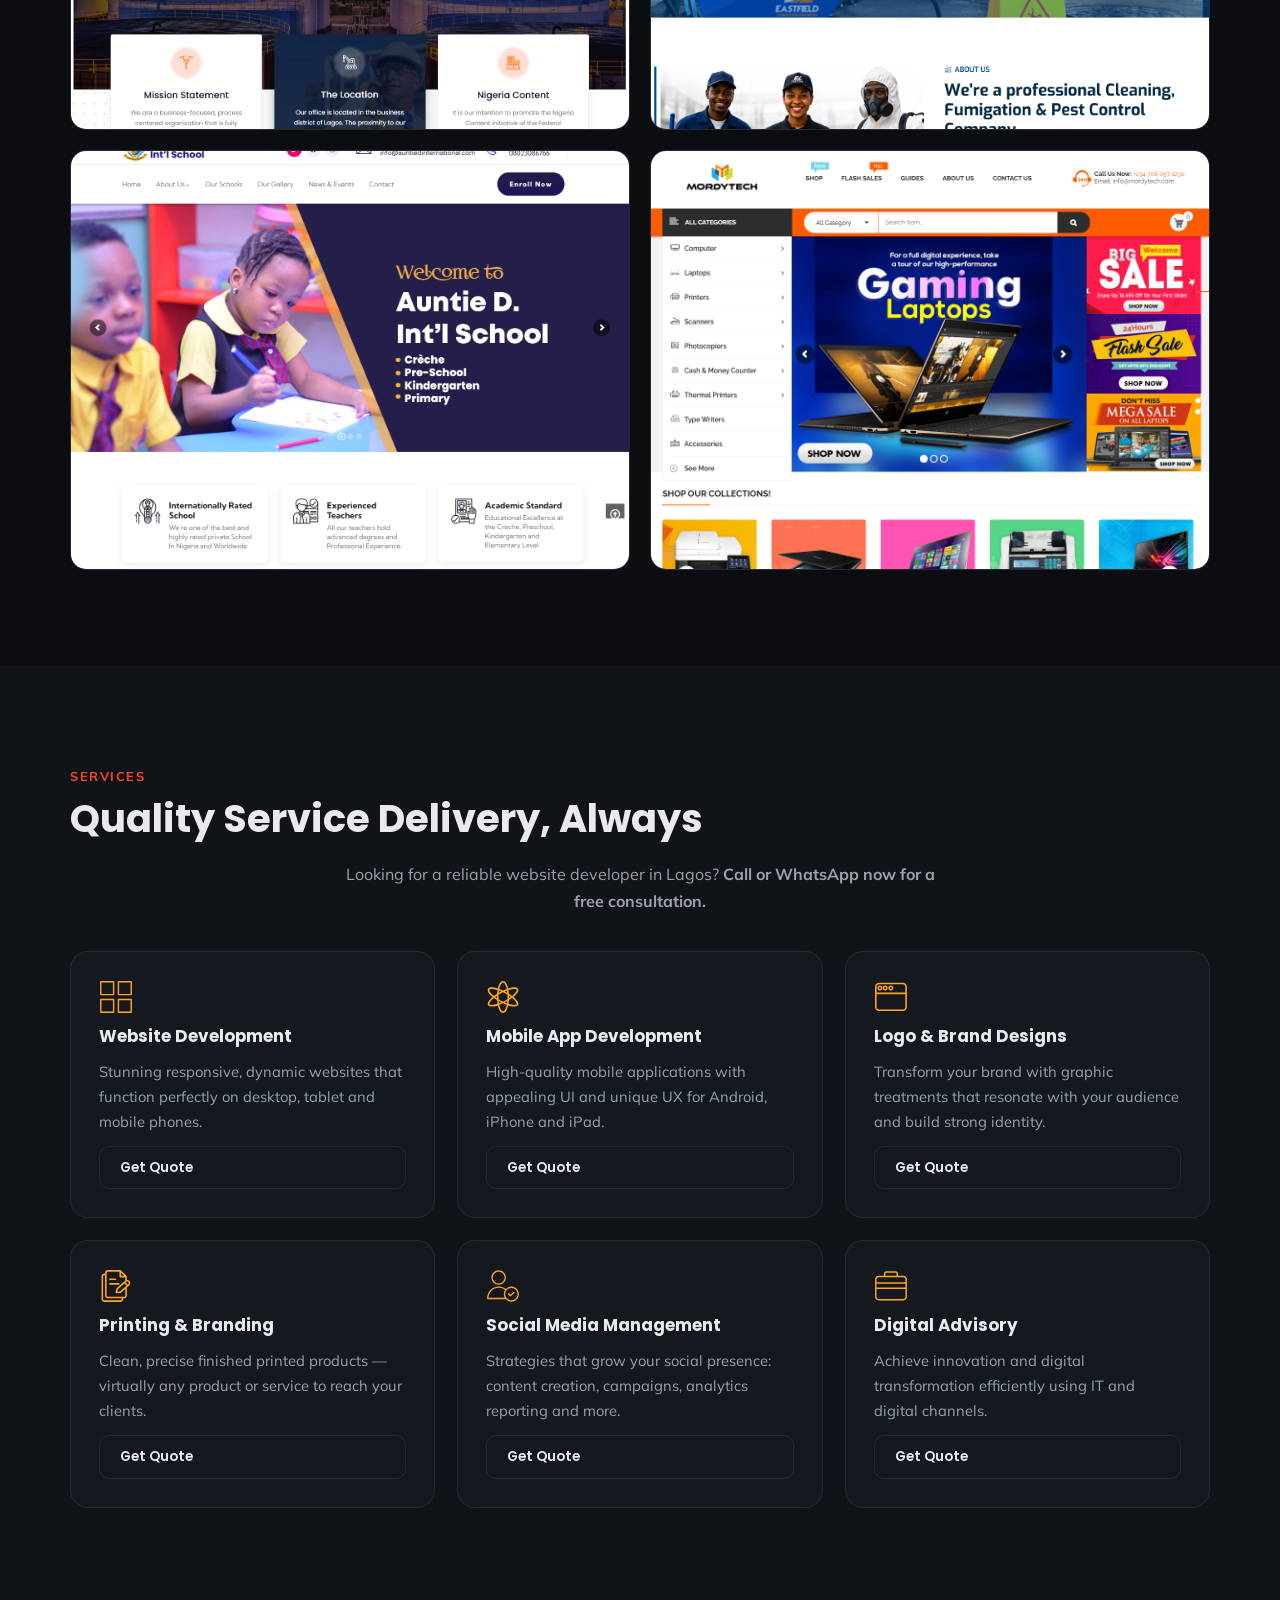
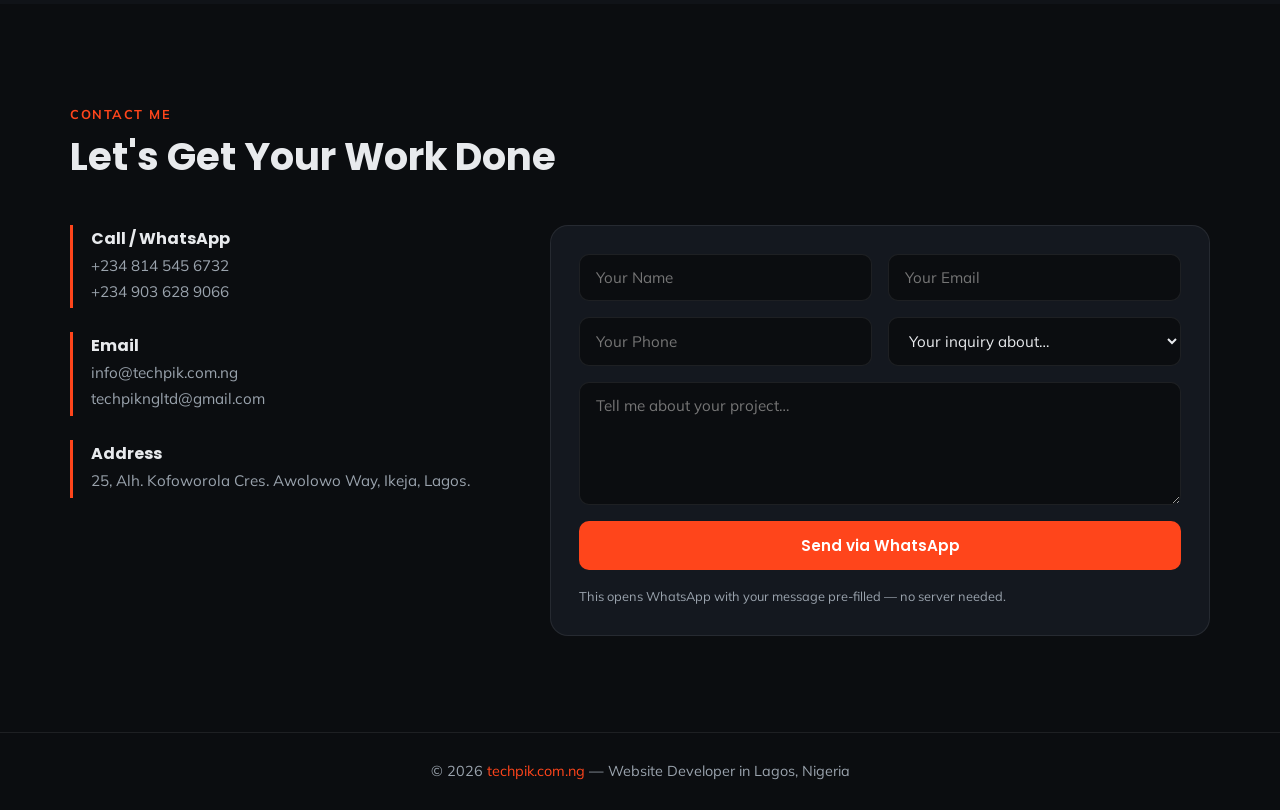
==== commit 722a9b2e: "Portfolio: replace website mockups with real project screenshots (2-col web tab, filters reordered)" ====
--- a/index.html
+++ b/index.html
@@ -151,41 +151,43 @@
       <h3>My Recent Works</h3>
     </div>
     <div class="filters reveal" id="filters">
-      <button class="chip current" data-f="all">All</button>
-      <button class="chip" data-f="web">Website Development</button>
+      <button class="chip current" data-f="web">Website Development</button>
       <button class="chip" data-f="app">Mobile Apps</button>
       <button class="chip" data-f="logo">Logo &amp; Brand Designs</button>
       <button class="chip" data-f="print">Printing</button>
+      <button class="chip" data-f="all">All</button>
     </div>
     <div class="work-grid" id="workGrid">
-
-      <a class="work web reveal" data-cat="web" href="https://mordytech.com/" target="_blank" rel="noopener"><img loading="lazy" src="img/portfolio/web2.jpg" alt="Mordytech website"><span class="cap"><b>Mordytech</b><i>Website Development</i></span></a>
+      <a class="work web reveal" data-cat="web" href="https://intimatematchmaking.com/" target="_blank" rel="noopener"><img loading="lazy" src="img/highlights/intimatematchmaking.png" alt="Intimate Matchmaking website screenshot"><span class="cap"><b>Intimate Matchmaking</b><i>intimatematchmaking.com/ ↗</i></span></a>
+      <a class="work web reveal" data-cat="web" href="https://mindandmasteryjournal.com/" target="_blank" rel="noopener"><img loading="lazy" src="img/highlights/mindandmasteryjournal.png" alt="Mind & Mastery Journal website screenshot"><span class="cap"><b>Mind &amp; Mastery Journal</b><i>mindandmasteryjournal.com/ ↗</i></span></a>
+      <a class="work web reveal" data-cat="web" href="https://blog.stellasbank.com/" target="_blank" rel="noopener"><img loading="lazy" src="img/highlights/stellasbank-blog.png" alt="StellasBank Blog website screenshot"><span class="cap"><b>StellasBank Blog</b><i>blog.stellasbank.com/ ↗</i></span></a>
+      <a class="work web reveal" data-cat="web" href="https://cupidextrad.com/" target="_blank" rel="noopener"><img loading="lazy" src="img/highlights/cupidextrad.png" alt="Cupidextrad website screenshot"><span class="cap"><b>Cupidextrad</b><i>cupidextrad.com/ ↗</i></span></a>
+      <a class="work web reveal" data-cat="web" href="https://trustwavecreditunion.com/" target="_blank" rel="noopener"><img loading="lazy" src="img/highlights/trustwavecreditunion.png" alt="Trustwave Credit Union website screenshot"><span class="cap"><b>Trustwave Credit Union</b><i>trustwavecreditunion.com/ ↗</i></span></a>
+      <a class="work web reveal" data-cat="web" href="https://oceanwealthfint.com/" target="_blank" rel="noopener"><img loading="lazy" src="img/highlights/oceanwealthfint.png" alt="Ocean Wealth Fintech website screenshot"><span class="cap"><b>Ocean Wealth Fintech</b><i>oceanwealthfint.com/ ↗</i></span></a>
+      <a class="work web reveal" data-cat="web" href="https://samobasihealthcarefoundation.org.ng/" target="_blank" rel="noopener"><img loading="lazy" src="img/highlights/samobasihealthcare.png" alt="Samobasi Healthcare Foundation website screenshot"><span class="cap"><b>Samobasi Healthcare Foundation</b><i>samobasihealthcarefoundation.org.ng/ ↗</i></span></a>
+      <a class="work web reveal" data-cat="web" href="https://abidasindustries.com.ng/" target="_blank" rel="noopener"><img loading="lazy" src="img/highlights/abidasindustries.png" alt="Abida's Industries website screenshot"><span class="cap"><b>Abida's Industries</b><i>abidasindustries.com.ng/ ↗</i></span></a>
+      <a class="work web reveal" data-cat="web" href="https://skrayssynergy.com/" target="_blank" rel="noopener"><img loading="lazy" src="img/highlights/skrayssynergy.png" alt="Skrays Synergy website screenshot"><span class="cap"><b>Skrays Synergy</b><i>skrayssynergy.com/ ↗</i></span></a>
+      <a class="work web reveal" data-cat="web" href="https://eastfield.com.ng/" target="_blank" rel="noopener"><img loading="lazy" src="img/highlights/eastfield.png" alt="Eastfield website screenshot"><span class="cap"><b>Eastfield</b><i>eastfield.com.ng/ ↗</i></span></a>
+      <a class="work web reveal" data-cat="web" href="https://auntiedinternational.com/" target="_blank" rel="noopener"><img loading="lazy" src="img/highlights/auntiedinternational.png" alt="Auntie D International website screenshot"><span class="cap"><b>Auntie D International</b><i>auntiedinternational.com/ ↗</i></span></a>
+      <a class="work web reveal" data-cat="web" href="https://mordytech.com/" target="_blank" rel="noopener"><img loading="lazy" src="img/highlights/mordytech.png" alt="Mordytech website screenshot"><span class="cap"><b>Mordytech</b><i>mordytech.com/ ↗</i></span></a>
+
+
       <a class="work logo reveal" data-cat="logo" href="https://www.instagram.com/p/Csi27Dgsvl2/" target="_blank" rel="noopener"><img loading="lazy" src="img/portfolio/frilogo.png" alt="Brand logo design"><span class="cap"><b>Fri Logo</b><i>Logo &amp; Branding</i></span></a>
-      <a class="work web reveal" data-cat="web" href="https://skrayssynergy.com/" target="_blank" rel="noopener"><img loading="lazy" src="img/portfolio/web1.png" alt="Skrays Synergy website"><span class="cap"><b>Skrays Synergy</b><i>Website Development</i></span></a>
       <a class="work logo reveal" data-cat="logo" href="https://www.instagram.com/p/CsQ0dw0slp6/" target="_blank" rel="noopener"><img loading="lazy" src="img/portfolio/log1.png" alt="Logo design project"><span class="cap"><b>Brand Identity</b><i>Logo Design</i></span></a>
-      <a class="work web reveal" data-cat="web" href="https://smartmall.ng/" target="_blank" rel="noopener"><img loading="lazy" src="img/portfolio/webwe.png" alt="Smartmall website"><span class="cap"><b>Smartmall</b><i>Website Development</i></span></a>
       <a class="work logo reveal" data-cat="logo" href="https://www.instagram.com/p/Cuor3dvsf-B/" target="_blank" rel="noopener"><img loading="lazy" src="img/portfolio/logbar.png" alt="Bar logo design"><span class="cap"><b>Logo Project</b><i>Logo Design</i></span></a>
       <a class="work logo reveal" data-cat="logo" href="https://www.instagram.com/p/Crya9qSsedp/" target="_blank" rel="noopener"><img loading="lazy" src="img/portfolio/log2.png" alt="Logo design project"><span class="cap"><b>Brand Identity</b><i>Logo Design</i></span></a>
-      <a class="work web reveal" data-cat="web" href="https://stellastech.com/" target="_blank" rel="noopener"><img loading="lazy" src="img/portfolio/web3.png" alt="Stellastech website"><span class="cap"><b>Stellastech</b><i>Website Development</i></span></a>
       <a class="work logo reveal" data-cat="logo" href="https://www.instagram.com/p/CtMNbvCMYCW/" target="_blank" rel="noopener"><img loading="lazy" src="img/portfolio/log3.png" alt="Logo design project"><span class="cap"><b>Brand Identity</b><i>Logo Design</i></span></a>
-      <a class="work web reveal" data-cat="web" href="https://stellastech.com/" target="_blank" rel="noopener"><img loading="lazy" src="img/portfolio/weblik.png" alt="Stellastech page design"><span class="cap"><b>Stellastech</b><i>Landing Page</i></span></a>
       <a class="work logo reveal" data-cat="logo" href="https://www.instagram.com/p/CrBU0_ooC6D/" target="_blank" rel="noopener"><img loading="lazy" src="img/portfolio/log4.png" alt="Logo design project"><span class="cap"><b>Brand Identity</b><i>Logo Design</i></span></a>
-      <a class="work web reveal" data-cat="web" href="https://classicfurniture.ng/" target="_blank" rel="noopener"><img loading="lazy" src="img/portfolio/web33.png" alt="Classic Furniture website"><span class="cap"><b>Classic Furniture</b><i>E-commerce Website</i></span></a>
-      <a class="work web reveal" data-cat="web" href="https://www.somallink.com" target="_blank" rel="noopener"><img loading="lazy" src="img/portfolio/web44.png" alt="Somallink website"><span class="cap"><b>Somallink</b><i>Website Development</i></span></a>
       <a class="work logo reveal" data-cat="logo" href="https://www.instagram.com/p/Cqx6tIEscMZ/" target="_blank" rel="noopener"><img loading="lazy" src="img/portfolio/jers.png" alt="Jersey design"><span class="cap"><b>Jersey Design</b><i>Branding</i></span></a>
-      <a class="work web reveal" data-cat="web" href="https://oceanwealthinvest.com/" target="_blank" rel="noopener"><img loading="lazy" src="img/portfolio/web55.png" alt="Ocean Wealth Invest website"><span class="cap"><b>Ocean Wealth Invest</b><i>Website Development</i></span></a>
       <a class="work app reveal" data-cat="app" href="https://play.google.com/store/apps/details?id=com.donqit.driver&amp;pcampaignid=web_share" target="_blank" rel="noopener"><img loading="lazy" src="img/portfolio/mob2.png" alt="Donqit Driver app"><span class="cap"><b>Donqit Driver</b><i>Mobile App</i></span></a>
       <a class="work logo reveal" data-cat="logo" href="https://www.instagram.com/p/Cq5DnUtspKs/" target="_blank" rel="noopener"><img loading="lazy" src="img/portfolio/logof.png" alt="Logo design project"><span class="cap"><b>Brand Identity</b><i>Logo Design</i></span></a>
       <a class="work app reveal" data-cat="app" href="https://play.google.com/store/apps/details?id=com.donqit.vendor&amp;pcampaignid=web_share" target="_blank" rel="noopener"><img loading="lazy" src="img/portfolio/mob4.png" alt="Donqit Vendor app"><span class="cap"><b>Donqit Vendor</b><i>Mobile App</i></span></a>
-      <a class="work web reveal" data-cat="web" href="https://wealthyboulevard.com" target="_blank" rel="noopener"><img loading="lazy" src="img/portfolio/web66.png" alt="Wealthy Boulevard website"><span class="cap"><b>Wealthy Boulevard</b><i>Website Development</i></span></a>
       <a class="work app reveal" data-cat="app" href="https://play.google.com/store/apps/details?id=com.akrambilali.somallink" target="_blank" rel="noopener"><img loading="lazy" src="img/portfolio/mob6.png" alt="Somallink mobile app"><span class="cap"><b>Somallink App</b><i>Mobile App</i></span></a>
       <a class="work logo reveal" data-cat="logo" href="https://www.instagram.com/p/CryJWnhsb_0/" target="_blank" rel="noopener"><img loading="lazy" src="img/portfolio/logolot.png" alt="Logo design project"><span class="cap"><b>Brand Identity</b><i>Logo Design</i></span></a>
       <a class="work print reveal" data-cat="print" href="https://www.instagram.com/p/CurFEfhsm1C/" target="_blank" rel="noopener"><img loading="lazy" src="img/portfolio/print2.png" alt="Print design project"><span class="cap"><b>Print Design</b><i>Printing</i></span></a>
-      <a class="work web reveal" data-cat="web" href="https://bukolaolutayo.com/" target="_blank" rel="noopener"><img loading="lazy" src="img/portfolio/web77.png" alt="Bukola Olutayo website"><span class="cap"><b>Bukola Olutayo</b><i>Website Development</i></span></a>
       <a class="work print reveal" data-cat="print" href="https://www.instagram.com/p/Cr_BIoSMkH6/" target="_blank" rel="noopener"><img loading="lazy" src="img/portfolio/print1.png" alt="Print design project"><span class="cap"><b>Print Design</b><i>Printing</i></span></a>
       <a class="work app reveal" data-cat="app" href="https://play.google.com/store/apps/details?id=com.donqit.customer&amp;pcampaignid=web_share" target="_blank" rel="noopener"><img loading="lazy" src="img/portfolio/mob5.png" alt="Donqit Customer app"><span class="cap"><b>Donqit Customer</b><i>Mobile App</i></span></a>
       <a class="work print reveal" data-cat="print" href="https://www.instagram.com/p/CsEPBs2sQ6M/" target="_blank" rel="noopener"><img loading="lazy" src="img/portfolio/print3.png" alt="Print design project"><span class="cap"><b>Print Design</b><i>Printing</i></span></a>
-      <a class="work web reveal" data-cat="web" href="https://auntiedinternational.com/" target="_blank" rel="noopener"><img loading="lazy" src="img/portfolio/web99.png" alt="Auntie D International website"><span class="cap"><b>Auntie D International</b><i>Website Development</i></span></a>
       <a class="work app reveal" data-cat="app" href="https://play.google.com/store/apps/details?id=io.gonative.android.lrnjax" target="_blank" rel="noopener"><img loading="lazy" src="img/portfolio/mob3.png" alt="Mobile app project"><span class="cap"><b>App Project</b><i>Mobile App</i></span></a>
       <a class="work app reveal" data-cat="app" href="https://play.google.com/store/apps/details?id=com.app.smartmall&amp;pcampaignid=web_share" target="_blank" rel="noopener"><img loading="lazy" src="img/portfolio/mob1.png" alt="Smartmall mobile app"><span class="cap"><b>Smartmall App</b><i>Mobile App</i></span></a>
 
@@ -193,33 +195,7 @@
   </div>
 </section>
 
-<section id="highlights" class="section alt">
-  <div class="container">
-    <div class="section-head reveal">
-      <span>Live Projects</span>
-      <h3>Highlights From Live Website Projects</h3>
-      <small>Real screenshots of websites I built — click any card to visit the live site.</small>
-    </div>
-    <div class="hl-grid">
-
-      <a class="hl reveal" href="https://intimatematchmaking.com/" target="_blank" rel="noopener"><img loading="lazy" src="img/highlights/intimatematchmaking.png" alt="Intimate Matchmaking live website screenshot"><span class="cap"><b>Intimate Matchmaking</b><i>intimatematchmaking.com ↗</i></span></a>
-      <a class="hl reveal" href="https://mindandmasteryjournal.com/" target="_blank" rel="noopener"><img loading="lazy" src="img/highlights/mindandmasteryjournal.png" alt="Mind and Mastery Journal live website screenshot"><span class="cap"><b>Mind &amp; Mastery Journal</b><i>mindandmasteryjournal.com ↗</i></span></a>
-      <a class="hl reveal" href="https://blog.stellasbank.com/" target="_blank" rel="noopener"><img loading="lazy" src="img/highlights/stellasbank-blog.png" alt="StellasBank Blog live website screenshot"><span class="cap"><b>StellasBank Blog</b><i>blog.stellasbank.com ↗</i></span></a>
-      <a class="hl reveal" href="https://cupidextrad.com/" target="_blank" rel="noopener"><img loading="lazy" src="img/highlights/cupidextrad.png" alt="Cupidextrad live website screenshot"><span class="cap"><b>Cupidextrad</b><i>cupidextrad.com ↗</i></span></a>
-      <a class="hl reveal" href="https://trustwavecreditunion.com/" target="_blank" rel="noopener"><img loading="lazy" src="img/highlights/trustwavecreditunion.png" alt="Trustwave Credit Union live website screenshot"><span class="cap"><b>Trustwave Credit Union</b><i>trustwavecreditunion.com ↗</i></span></a>
-      <a class="hl reveal" href="https://oceanwealthfint.com/" target="_blank" rel="noopener"><img loading="lazy" src="img/highlights/oceanwealthfint.png" alt="Ocean Wealth Fintech live website screenshot"><span class="cap"><b>Ocean Wealth Fintech</b><i>oceanwealthfint.com ↗</i></span></a>
-      <a class="hl reveal" href="https://samobasihealthcarefoundation.org.ng/" target="_blank" rel="noopener"><img loading="lazy" src="img/highlights/samobasihealthcare.png" alt="Samobasi Healthcare Foundation live website screenshot"><span class="cap"><b>Samobasi Healthcare Foundation</b><i>samobasihealthcarefoundation.org.ng ↗</i></span></a>
-      <a class="hl reveal" href="https://abidasindustries.com.ng/" target="_blank" rel="noopener"><img loading="lazy" src="img/highlights/abidasindustries.png" alt="Abida's Industries live website screenshot"><span class="cap"><b>Abida's Industries</b><i>abidasindustries.com.ng ↗</i></span></a>
-      <a class="hl reveal" href="https://skrayssynergy.com/" target="_blank" rel="noopener"><img loading="lazy" src="img/highlights/skrayssynergy.png" alt="Skrays Synergy live website screenshot"><span class="cap"><b>Skrays Synergy</b><i>skrayssynergy.com ↗</i></span></a>
-      <a class="hl reveal" href="https://eastfield.com.ng/" target="_blank" rel="noopener"><img loading="lazy" src="img/highlights/eastfield.png" alt="Eastfield live website screenshot"><span class="cap"><b>Eastfield</b><i>eastfield.com.ng ↗</i></span></a>
-      <a class="hl reveal" href="https://auntiedinternational.com/" target="_blank" rel="noopener"><img loading="lazy" src="img/highlights/auntiedinternational.png" alt="Auntie D International live website screenshot"><span class="cap"><b>Auntie D International</b><i>auntiedinternational.com ↗</i></span></a>
-      <a class="hl reveal" href="https://mordytech.com/" target="_blank" rel="noopener"><img loading="lazy" src="img/highlights/mordytech.png" alt="Mordytech live website screenshot"><span class="cap"><b>Mordytech</b><i>mordytech.com ↗</i></span></a>
-
-    </div>
-  </div>
-</section>
-
-<section id="services" class="section">
+<section id="services" class="section alt">
   <div class="container">
     <div class="section-head reveal">
       <span>Services</span>
--- a/css/style.css
+++ b/css/style.css
@@ -93,6 +93,8 @@
 .cap b{display:block;font-family:'Poppins',sans-serif;font-size:1rem}
 .cap i{font-style:normal;color:var(--acc);font-size:.82rem;font-weight:700}
 .work.hide{display:none}
+.work-grid.cols2{grid-template-columns:repeat(2,1fr)}
+@media(max-width:900px){.work-grid.cols2{grid-template-columns:1fr}}
 
 /* highlights from live projects */
 .hl-grid{display:grid;grid-template-columns:repeat(2,1fr);gap:24px;margin-top:44px}
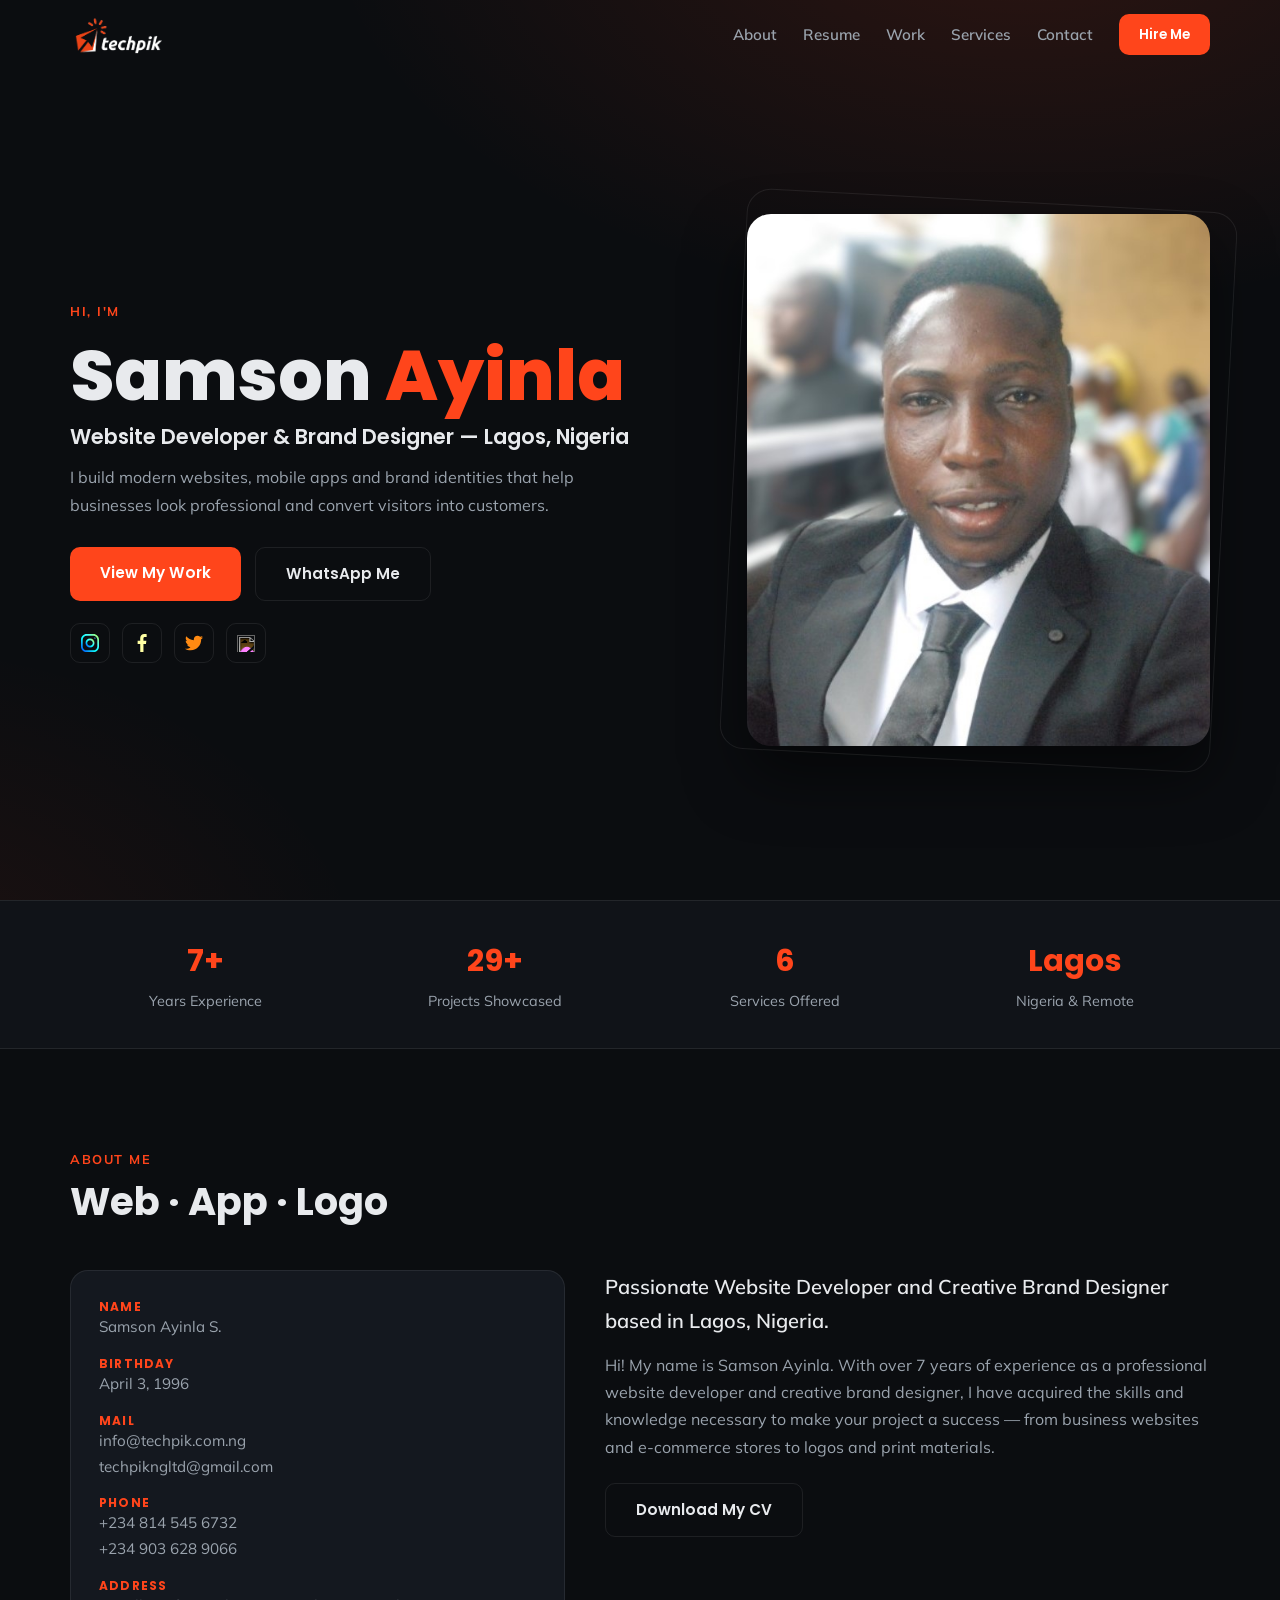
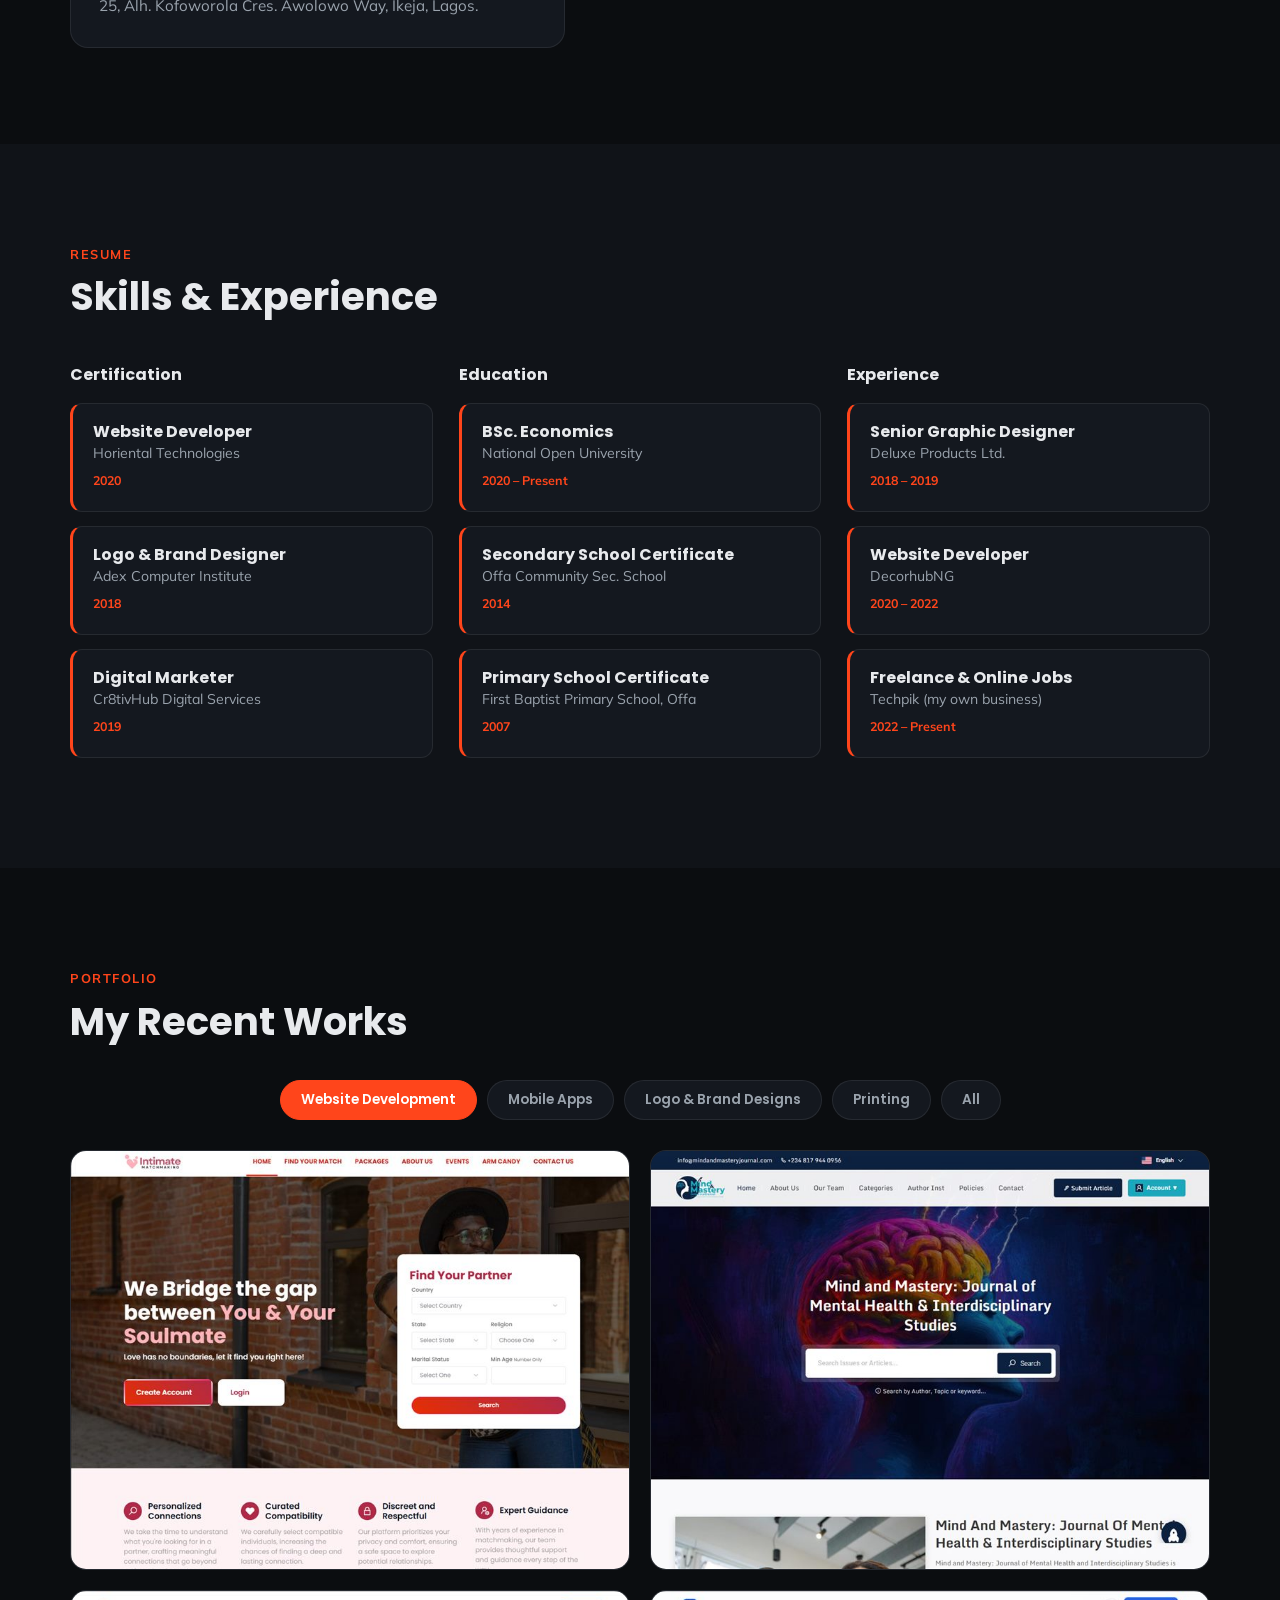
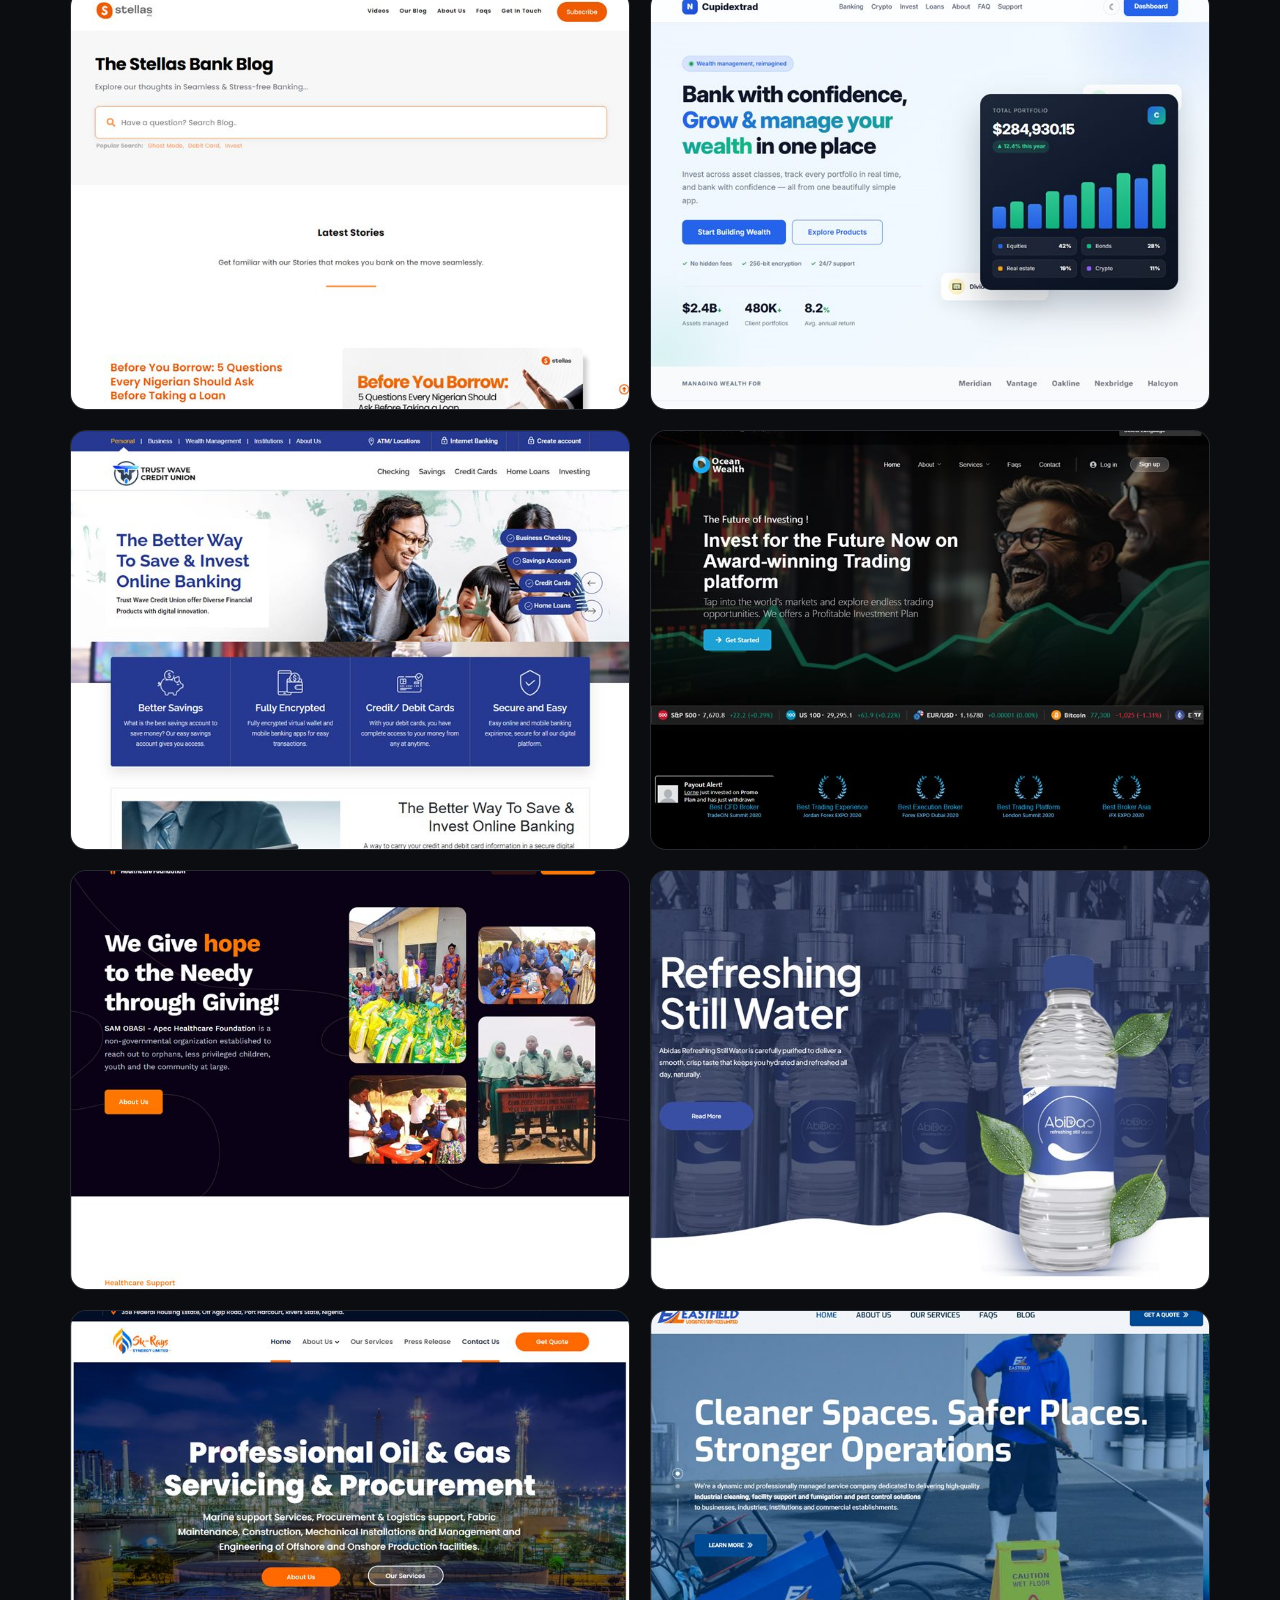
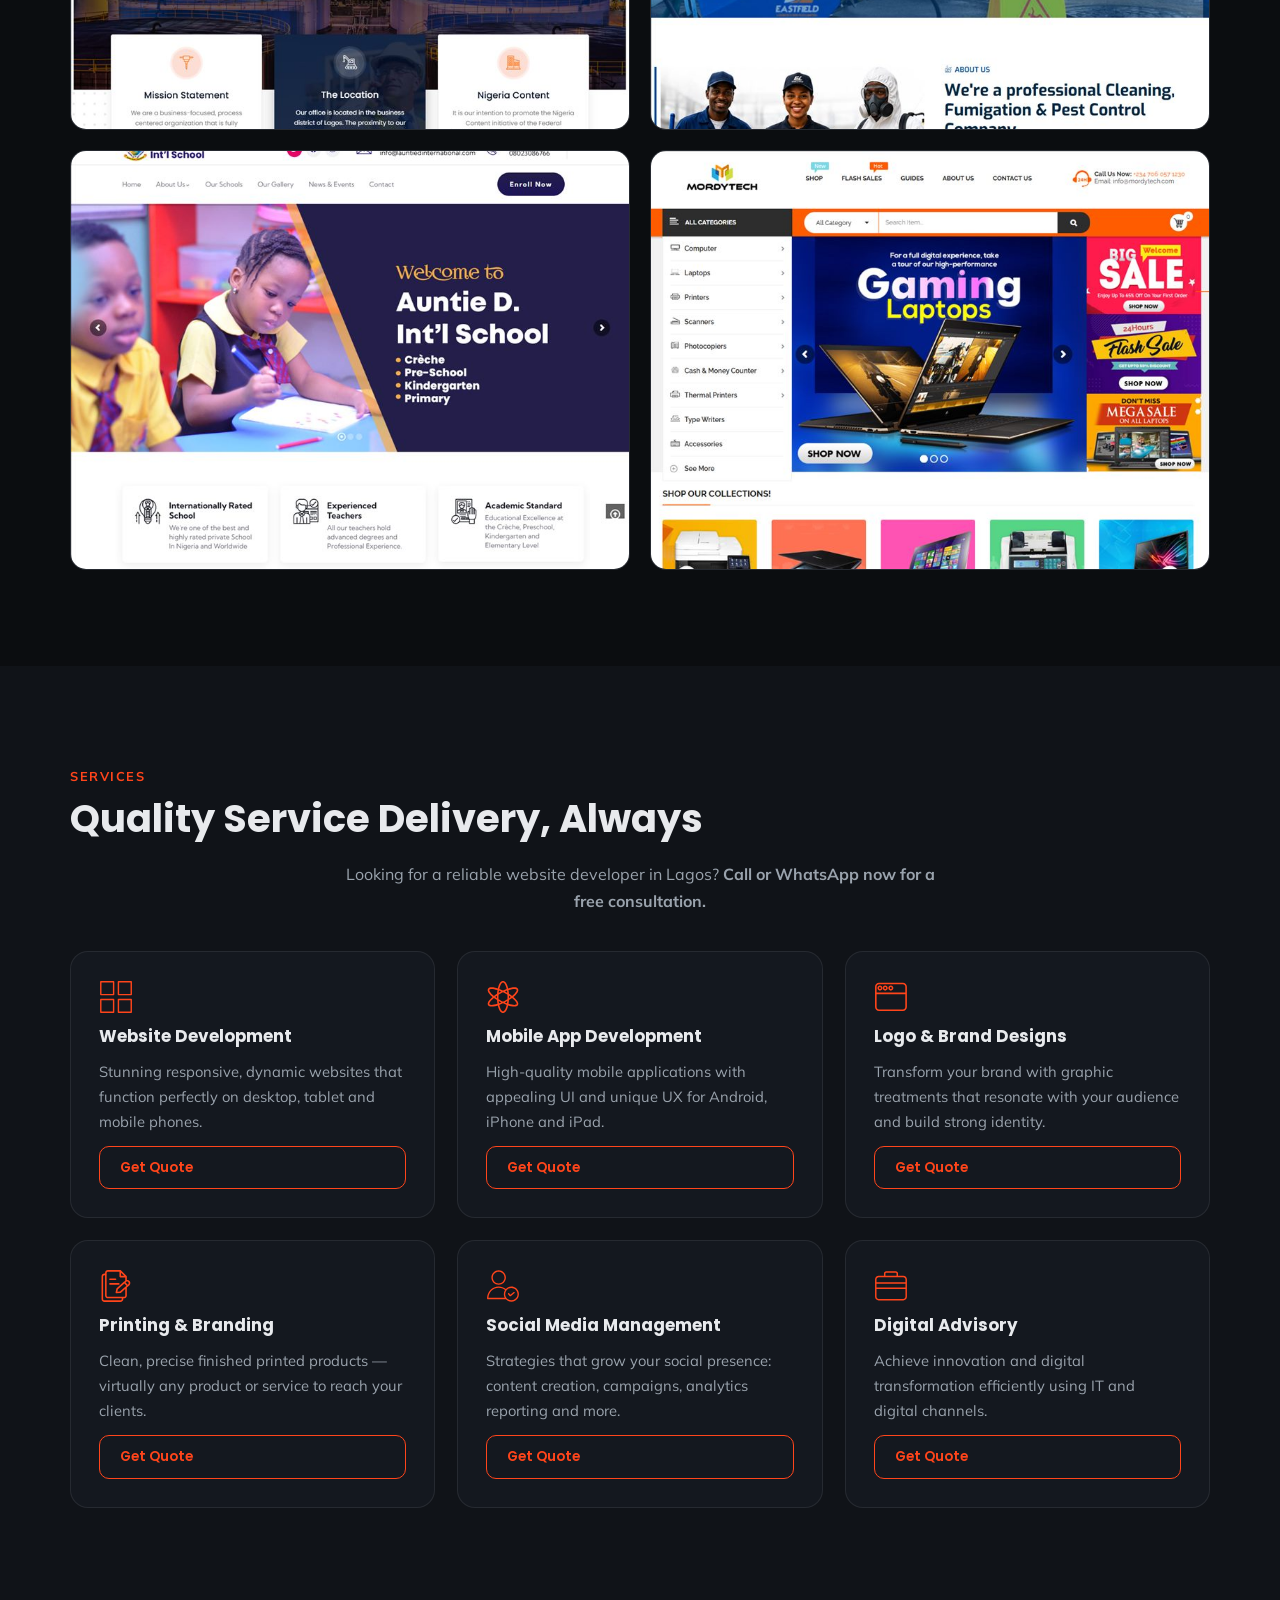
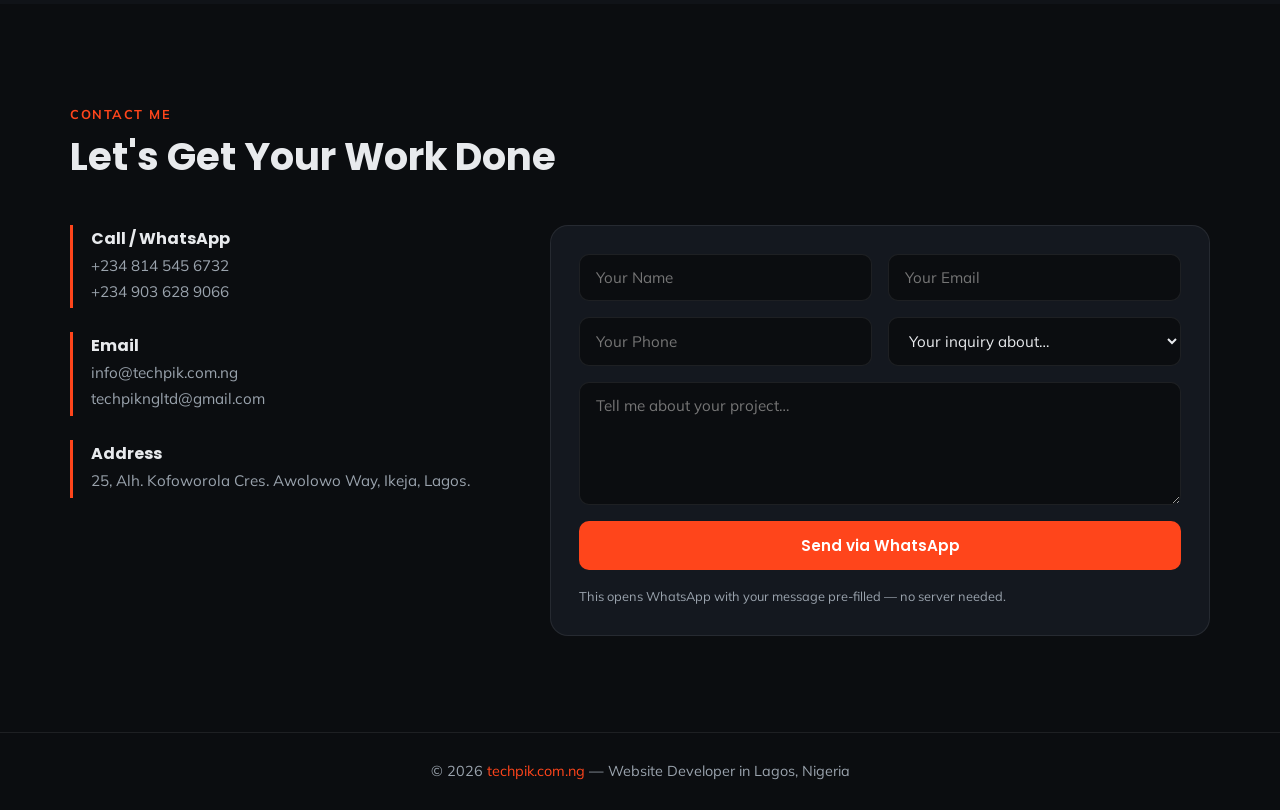
==== commit a0b1c4e0: "SEO: canonical, absolute OG image, Twitter cards. Perf: compress 29 referenced images (27.9MB to 11." ====
--- a/index.html
+++ b/index.html
@@ -1,4 +1,4 @@
-<!DOCTYPE html>
+﻿<!DOCTYPE html>
 <html lang="en">
 <head>
 <meta charset="utf-8">
@@ -7,8 +7,14 @@
 <meta name="description" content="Professional website developer in Lagos, Nigeria. We design modern business websites, e-commerce stores, portfolios and mobile apps that convert visitors into customers.">
 <meta property="og:title" content="Techpik – Website Developer in Lagos">
 <meta property="og:description" content="Modern website design, development, mobile apps and branding for businesses in Lagos, Nigeria.">
-<meta property="og:image" content="img/logo/light.png">
+<meta property="og:type" content="website">
+<meta property="og:image" content="https://techpik.com.ng/img/logo/light.png">
 <meta property="og:url" content="https://techpik.com.ng">
+<meta name="twitter:card" content="summary_large_image">
+<meta name="twitter:title" content="Techpik – Website Developer in Lagos">
+<meta name="twitter:description" content="Modern website design, development, mobile apps and branding for businesses in Lagos, Nigeria.">
+<meta name="twitter:image" content="https://techpik.com.ng/img/logo/light.png">
+<link rel="canonical" href="https://techpik.com.ng/">
 <link rel="icon" href="img/about/favicon.png" type="image/png">
 <link rel="preconnect" href="https://fonts.googleapis.com">
 <link rel="preconnect" href="https://fonts.gstatic.com" crossorigin>
@@ -158,38 +164,38 @@
       <button class="chip" data-f="all">All</button>
     </div>
     <div class="work-grid" id="workGrid">
-      <a class="work web reveal" data-cat="web" href="https://intimatematchmaking.com/" target="_blank" rel="noopener"><img loading="lazy" src="img/highlights/intimatematchmaking.png" alt="Intimate Matchmaking website screenshot"><span class="cap"><b>Intimate Matchmaking</b><i>intimatematchmaking.com/ ↗</i></span></a>
-      <a class="work web reveal" data-cat="web" href="https://mindandmasteryjournal.com/" target="_blank" rel="noopener"><img loading="lazy" src="img/highlights/mindandmasteryjournal.png" alt="Mind & Mastery Journal website screenshot"><span class="cap"><b>Mind &amp; Mastery Journal</b><i>mindandmasteryjournal.com/ ↗</i></span></a>
-      <a class="work web reveal" data-cat="web" href="https://blog.stellasbank.com/" target="_blank" rel="noopener"><img loading="lazy" src="img/highlights/stellasbank-blog.png" alt="StellasBank Blog website screenshot"><span class="cap"><b>StellasBank Blog</b><i>blog.stellasbank.com/ ↗</i></span></a>
-      <a class="work web reveal" data-cat="web" href="https://cupidextrad.com/" target="_blank" rel="noopener"><img loading="lazy" src="img/highlights/cupidextrad.png" alt="Cupidextrad website screenshot"><span class="cap"><b>Cupidextrad</b><i>cupidextrad.com/ ↗</i></span></a>
-      <a class="work web reveal" data-cat="web" href="https://trustwavecreditunion.com/" target="_blank" rel="noopener"><img loading="lazy" src="img/highlights/trustwavecreditunion.png" alt="Trustwave Credit Union website screenshot"><span class="cap"><b>Trustwave Credit Union</b><i>trustwavecreditunion.com/ ↗</i></span></a>
-      <a class="work web reveal" data-cat="web" href="https://oceanwealthfint.com/" target="_blank" rel="noopener"><img loading="lazy" src="img/highlights/oceanwealthfint.png" alt="Ocean Wealth Fintech website screenshot"><span class="cap"><b>Ocean Wealth Fintech</b><i>oceanwealthfint.com/ ↗</i></span></a>
-      <a class="work web reveal" data-cat="web" href="https://samobasihealthcarefoundation.org.ng/" target="_blank" rel="noopener"><img loading="lazy" src="img/highlights/samobasihealthcare.png" alt="Samobasi Healthcare Foundation website screenshot"><span class="cap"><b>Samobasi Healthcare Foundation</b><i>samobasihealthcarefoundation.org.ng/ ↗</i></span></a>
-      <a class="work web reveal" data-cat="web" href="https://abidasindustries.com.ng/" target="_blank" rel="noopener"><img loading="lazy" src="img/highlights/abidasindustries.png" alt="Abida's Industries website screenshot"><span class="cap"><b>Abida's Industries</b><i>abidasindustries.com.ng/ ↗</i></span></a>
-      <a class="work web reveal" data-cat="web" href="https://skrayssynergy.com/" target="_blank" rel="noopener"><img loading="lazy" src="img/highlights/skrayssynergy.png" alt="Skrays Synergy website screenshot"><span class="cap"><b>Skrays Synergy</b><i>skrayssynergy.com/ ↗</i></span></a>
-      <a class="work web reveal" data-cat="web" href="https://eastfield.com.ng/" target="_blank" rel="noopener"><img loading="lazy" src="img/highlights/eastfield.png" alt="Eastfield website screenshot"><span class="cap"><b>Eastfield</b><i>eastfield.com.ng/ ↗</i></span></a>
-      <a class="work web reveal" data-cat="web" href="https://auntiedinternational.com/" target="_blank" rel="noopener"><img loading="lazy" src="img/highlights/auntiedinternational.png" alt="Auntie D International website screenshot"><span class="cap"><b>Auntie D International</b><i>auntiedinternational.com/ ↗</i></span></a>
-      <a class="work web reveal" data-cat="web" href="https://mordytech.com/" target="_blank" rel="noopener"><img loading="lazy" src="img/highlights/mordytech.png" alt="Mordytech website screenshot"><span class="cap"><b>Mordytech</b><i>mordytech.com/ ↗</i></span></a>
-
-
-      <a class="work logo reveal" data-cat="logo" href="https://www.instagram.com/p/Csi27Dgsvl2/" target="_blank" rel="noopener"><img loading="lazy" src="img/portfolio/frilogo.png" alt="Brand logo design"><span class="cap"><b>Fri Logo</b><i>Logo &amp; Branding</i></span></a>
-      <a class="work logo reveal" data-cat="logo" href="https://www.instagram.com/p/CsQ0dw0slp6/" target="_blank" rel="noopener"><img loading="lazy" src="img/portfolio/log1.png" alt="Logo design project"><span class="cap"><b>Brand Identity</b><i>Logo Design</i></span></a>
-      <a class="work logo reveal" data-cat="logo" href="https://www.instagram.com/p/Cuor3dvsf-B/" target="_blank" rel="noopener"><img loading="lazy" src="img/portfolio/logbar.png" alt="Bar logo design"><span class="cap"><b>Logo Project</b><i>Logo Design</i></span></a>
-      <a class="work logo reveal" data-cat="logo" href="https://www.instagram.com/p/Crya9qSsedp/" target="_blank" rel="noopener"><img loading="lazy" src="img/portfolio/log2.png" alt="Logo design project"><span class="cap"><b>Brand Identity</b><i>Logo Design</i></span></a>
-      <a class="work logo reveal" data-cat="logo" href="https://www.instagram.com/p/CtMNbvCMYCW/" target="_blank" rel="noopener"><img loading="lazy" src="img/portfolio/log3.png" alt="Logo design project"><span class="cap"><b>Brand Identity</b><i>Logo Design</i></span></a>
-      <a class="work logo reveal" data-cat="logo" href="https://www.instagram.com/p/CrBU0_ooC6D/" target="_blank" rel="noopener"><img loading="lazy" src="img/portfolio/log4.png" alt="Logo design project"><span class="cap"><b>Brand Identity</b><i>Logo Design</i></span></a>
-      <a class="work logo reveal" data-cat="logo" href="https://www.instagram.com/p/Cqx6tIEscMZ/" target="_blank" rel="noopener"><img loading="lazy" src="img/portfolio/jers.png" alt="Jersey design"><span class="cap"><b>Jersey Design</b><i>Branding</i></span></a>
-      <a class="work app reveal" data-cat="app" href="https://play.google.com/store/apps/details?id=com.donqit.driver&amp;pcampaignid=web_share" target="_blank" rel="noopener"><img loading="lazy" src="img/portfolio/mob2.png" alt="Donqit Driver app"><span class="cap"><b>Donqit Driver</b><i>Mobile App</i></span></a>
-      <a class="work logo reveal" data-cat="logo" href="https://www.instagram.com/p/Cq5DnUtspKs/" target="_blank" rel="noopener"><img loading="lazy" src="img/portfolio/logof.png" alt="Logo design project"><span class="cap"><b>Brand Identity</b><i>Logo Design</i></span></a>
-      <a class="work app reveal" data-cat="app" href="https://play.google.com/store/apps/details?id=com.donqit.vendor&amp;pcampaignid=web_share" target="_blank" rel="noopener"><img loading="lazy" src="img/portfolio/mob4.png" alt="Donqit Vendor app"><span class="cap"><b>Donqit Vendor</b><i>Mobile App</i></span></a>
-      <a class="work app reveal" data-cat="app" href="https://play.google.com/store/apps/details?id=com.akrambilali.somallink" target="_blank" rel="noopener"><img loading="lazy" src="img/portfolio/mob6.png" alt="Somallink mobile app"><span class="cap"><b>Somallink App</b><i>Mobile App</i></span></a>
-      <a class="work logo reveal" data-cat="logo" href="https://www.instagram.com/p/CryJWnhsb_0/" target="_blank" rel="noopener"><img loading="lazy" src="img/portfolio/logolot.png" alt="Logo design project"><span class="cap"><b>Brand Identity</b><i>Logo Design</i></span></a>
+      <a class="work web reveal" data-cat="web" href="https://intimatematchmaking.com/" target="_blank" rel="noopener"><img loading="lazy" src="img/highlights/intimatematchmaking.jpg" alt="Intimate Matchmaking website screenshot"><span class="cap"><b>Intimate Matchmaking</b><i>intimatematchmaking.com/ ↗</i></span></a>
+      <a class="work web reveal" data-cat="web" href="https://mindandmasteryjournal.com/" target="_blank" rel="noopener"><img loading="lazy" src="img/highlights/mindandmasteryjournal.jpg" alt="Mind & Mastery Journal website screenshot"><span class="cap"><b>Mind &amp; Mastery Journal</b><i>mindandmasteryjournal.com/ ↗</i></span></a>
+      <a class="work web reveal" data-cat="web" href="https://blog.stellasbank.com/" target="_blank" rel="noopener"><img loading="lazy" src="img/highlights/stellasbank-blog.jpg" alt="StellasBank Blog website screenshot"><span class="cap"><b>StellasBank Blog</b><i>blog.stellasbank.com/ ↗</i></span></a>
+      <a class="work web reveal" data-cat="web" href="https://cupidextrad.com/" target="_blank" rel="noopener"><img loading="lazy" src="img/highlights/cupidextrad.jpg" alt="Cupidextrad website screenshot"><span class="cap"><b>Cupidextrad</b><i>cupidextrad.com/ ↗</i></span></a>
+      <a class="work web reveal" data-cat="web" href="https://trustwavecreditunion.com/" target="_blank" rel="noopener"><img loading="lazy" src="img/highlights/trustwavecreditunion.jpg" alt="Trustwave Credit Union website screenshot"><span class="cap"><b>Trustwave Credit Union</b><i>trustwavecreditunion.com/ ↗</i></span></a>
+      <a class="work web reveal" data-cat="web" href="https://oceanwealthfint.com/" target="_blank" rel="noopener"><img loading="lazy" src="img/highlights/oceanwealthfint.jpg" alt="Ocean Wealth Fintech website screenshot"><span class="cap"><b>Ocean Wealth Fintech</b><i>oceanwealthfint.com/ ↗</i></span></a>
+      <a class="work web reveal" data-cat="web" href="https://samobasihealthcarefoundation.org.ng/" target="_blank" rel="noopener"><img loading="lazy" src="img/highlights/samobasihealthcare.jpg" alt="Samobasi Healthcare Foundation website screenshot"><span class="cap"><b>Samobasi Healthcare Foundation</b><i>samobasihealthcarefoundation.org.ng/ ↗</i></span></a>
+      <a class="work web reveal" data-cat="web" href="https://abidasindustries.com.ng/" target="_blank" rel="noopener"><img loading="lazy" src="img/highlights/abidasindustries.jpg" alt="Abida's Industries website screenshot"><span class="cap"><b>Abida's Industries</b><i>abidasindustries.com.ng/ ↗</i></span></a>
+      <a class="work web reveal" data-cat="web" href="https://skrayssynergy.com/" target="_blank" rel="noopener"><img loading="lazy" src="img/highlights/skrayssynergy.jpg" alt="Skrays Synergy website screenshot"><span class="cap"><b>Skrays Synergy</b><i>skrayssynergy.com/ ↗</i></span></a>
+      <a class="work web reveal" data-cat="web" href="https://eastfield.com.ng/" target="_blank" rel="noopener"><img loading="lazy" src="img/highlights/eastfield.jpg" alt="Eastfield website screenshot"><span class="cap"><b>Eastfield</b><i>eastfield.com.ng/ ↗</i></span></a>
+      <a class="work web reveal" data-cat="web" href="https://auntiedinternational.com/" target="_blank" rel="noopener"><img loading="lazy" src="img/highlights/auntiedinternational.jpg" alt="Auntie D International website screenshot"><span class="cap"><b>Auntie D International</b><i>auntiedinternational.com/ ↗</i></span></a>
+      <a class="work web reveal" data-cat="web" href="https://mordytech.com/" target="_blank" rel="noopener"><img loading="lazy" src="img/highlights/mordytech.jpg" alt="Mordytech website screenshot"><span class="cap"><b>Mordytech</b><i>mordytech.com/ ↗</i></span></a>
+
+
+      <a class="work logo reveal" data-cat="logo" href="https://www.instagram.com/p/Csi27Dgsvl2/" target="_blank" rel="noopener"><img loading="lazy" src="img/portfolio/frilogo.jpg" alt="Brand logo design"><span class="cap"><b>Fri Logo</b><i>Logo &amp; Branding</i></span></a>
+      <a class="work logo reveal" data-cat="logo" href="https://www.instagram.com/p/CsQ0dw0slp6/" target="_blank" rel="noopener"><img loading="lazy" src="img/portfolio/log1.jpg" alt="Logo design project"><span class="cap"><b>Brand Identity</b><i>Logo Design</i></span></a>
+      <a class="work logo reveal" data-cat="logo" href="https://www.instagram.com/p/Cuor3dvsf-B/" target="_blank" rel="noopener"><img loading="lazy" src="img/portfolio/logbar.jpg" alt="Bar logo design"><span class="cap"><b>Logo Project</b><i>Logo Design</i></span></a>
+      <a class="work logo reveal" data-cat="logo" href="https://www.instagram.com/p/Crya9qSsedp/" target="_blank" rel="noopener"><img loading="lazy" src="img/portfolio/log2.jpg" alt="Logo design project"><span class="cap"><b>Brand Identity</b><i>Logo Design</i></span></a>
+      <a class="work logo reveal" data-cat="logo" href="https://www.instagram.com/p/CtMNbvCMYCW/" target="_blank" rel="noopener"><img loading="lazy" src="img/portfolio/log3.jpg" alt="Logo design project"><span class="cap"><b>Brand Identity</b><i>Logo Design</i></span></a>
+      <a class="work logo reveal" data-cat="logo" href="https://www.instagram.com/p/CrBU0_ooC6D/" target="_blank" rel="noopener"><img loading="lazy" src="img/portfolio/log4.jpg" alt="Logo design project"><span class="cap"><b>Brand Identity</b><i>Logo Design</i></span></a>
+      <a class="work logo reveal" data-cat="logo" href="https://www.instagram.com/p/Cqx6tIEscMZ/" target="_blank" rel="noopener"><img loading="lazy" src="img/portfolio/jers.jpg" alt="Jersey design"><span class="cap"><b>Jersey Design</b><i>Branding</i></span></a>
+      <a class="work app reveal" data-cat="app" href="https://play.google.com/store/apps/details?id=com.donqit.driver&amp;pcampaignid=web_share" target="_blank" rel="noopener"><img loading="lazy" src="img/portfolio/mob2.jpg" alt="Donqit Driver app"><span class="cap"><b>Donqit Driver</b><i>Mobile App</i></span></a>
+      <a class="work logo reveal" data-cat="logo" href="https://www.instagram.com/p/Cq5DnUtspKs/" target="_blank" rel="noopener"><img loading="lazy" src="img/portfolio/logof.jpg" alt="Logo design project"><span class="cap"><b>Brand Identity</b><i>Logo Design</i></span></a>
+      <a class="work app reveal" data-cat="app" href="https://play.google.com/store/apps/details?id=com.donqit.vendor&amp;pcampaignid=web_share" target="_blank" rel="noopener"><img loading="lazy" src="img/portfolio/mob4.jpg" alt="Donqit Vendor app"><span class="cap"><b>Donqit Vendor</b><i>Mobile App</i></span></a>
+      <a class="work app reveal" data-cat="app" href="https://play.google.com/store/apps/details?id=com.akrambilali.somallink" target="_blank" rel="noopener"><img loading="lazy" src="img/portfolio/mob6.jpg" alt="Somallink mobile app"><span class="cap"><b>Somallink App</b><i>Mobile App</i></span></a>
+      <a class="work logo reveal" data-cat="logo" href="https://www.instagram.com/p/CryJWnhsb_0/" target="_blank" rel="noopener"><img loading="lazy" src="img/portfolio/logolot.jpg" alt="Logo design project"><span class="cap"><b>Brand Identity</b><i>Logo Design</i></span></a>
       <a class="work print reveal" data-cat="print" href="https://www.instagram.com/p/CurFEfhsm1C/" target="_blank" rel="noopener"><img loading="lazy" src="img/portfolio/print2.png" alt="Print design project"><span class="cap"><b>Print Design</b><i>Printing</i></span></a>
-      <a class="work print reveal" data-cat="print" href="https://www.instagram.com/p/Cr_BIoSMkH6/" target="_blank" rel="noopener"><img loading="lazy" src="img/portfolio/print1.png" alt="Print design project"><span class="cap"><b>Print Design</b><i>Printing</i></span></a>
-      <a class="work app reveal" data-cat="app" href="https://play.google.com/store/apps/details?id=com.donqit.customer&amp;pcampaignid=web_share" target="_blank" rel="noopener"><img loading="lazy" src="img/portfolio/mob5.png" alt="Donqit Customer app"><span class="cap"><b>Donqit Customer</b><i>Mobile App</i></span></a>
-      <a class="work print reveal" data-cat="print" href="https://www.instagram.com/p/CsEPBs2sQ6M/" target="_blank" rel="noopener"><img loading="lazy" src="img/portfolio/print3.png" alt="Print design project"><span class="cap"><b>Print Design</b><i>Printing</i></span></a>
-      <a class="work app reveal" data-cat="app" href="https://play.google.com/store/apps/details?id=io.gonative.android.lrnjax" target="_blank" rel="noopener"><img loading="lazy" src="img/portfolio/mob3.png" alt="Mobile app project"><span class="cap"><b>App Project</b><i>Mobile App</i></span></a>
-      <a class="work app reveal" data-cat="app" href="https://play.google.com/store/apps/details?id=com.app.smartmall&amp;pcampaignid=web_share" target="_blank" rel="noopener"><img loading="lazy" src="img/portfolio/mob1.png" alt="Smartmall mobile app"><span class="cap"><b>Smartmall App</b><i>Mobile App</i></span></a>
+      <a class="work print reveal" data-cat="print" href="https://www.instagram.com/p/Cr_BIoSMkH6/" target="_blank" rel="noopener"><img loading="lazy" src="img/portfolio/print1.jpg" alt="Print design project"><span class="cap"><b>Print Design</b><i>Printing</i></span></a>
+      <a class="work app reveal" data-cat="app" href="https://play.google.com/store/apps/details?id=com.donqit.customer&amp;pcampaignid=web_share" target="_blank" rel="noopener"><img loading="lazy" src="img/portfolio/mob5.jpg" alt="Donqit Customer app"><span class="cap"><b>Donqit Customer</b><i>Mobile App</i></span></a>
+      <a class="work print reveal" data-cat="print" href="https://www.instagram.com/p/CsEPBs2sQ6M/" target="_blank" rel="noopener"><img loading="lazy" src="img/portfolio/print3.jpg" alt="Print design project"><span class="cap"><b>Print Design</b><i>Printing</i></span></a>
+      <a class="work app reveal" data-cat="app" href="https://play.google.com/store/apps/details?id=io.gonative.android.lrnjax" target="_blank" rel="noopener"><img loading="lazy" src="img/portfolio/mob3.jpg" alt="Mobile app project"><span class="cap"><b>App Project</b><i>Mobile App</i></span></a>
+      <a class="work app reveal" data-cat="app" href="https://play.google.com/store/apps/details?id=com.app.smartmall&amp;pcampaignid=web_share" target="_blank" rel="noopener"><img loading="lazy" src="img/portfolio/mob1.jpg" alt="Smartmall mobile app"><span class="cap"><b>Smartmall App</b><i>Mobile App</i></span></a>
 
     </div>
   </div>
--- a/css/style.css
+++ b/css/style.css
@@ -18,6 +18,8 @@
 .brand img{height:38px;width:auto}
 .menu{display:flex;align-items:center;gap:26px;list-style:none;font-weight:600;font-size:.95rem}
 .menu a{color:var(--mut);transition:.2s}
+.menu a.btn{color:#fff}
+.menu a.btn:hover{color:#fff}
 .menu a:hover{color:var(--txt)}
 .burger{display:none;background:none;border:0;cursor:pointer;padding:6px}
 .burger span{display:block;width:24px;height:2px;background:var(--txt);margin:5px 0;border-radius:2px;transition:.3s}
@@ -28,6 +30,8 @@
 .btn-sm{padding:9px 20px;font-size:.85rem}
 .btn.ghost{background:transparent;border:1px solid var(--line);color:var(--txt)}
 .btn.ghost:hover{border-color:var(--acc);color:var(--acc);box-shadow:none}
+.service .btn.ghost{border-color:var(--acc);color:var(--acc)}
+.service .btn.ghost:hover{background:var(--acc);color:#fff}
 
 /* hero */
 .hero{min-height:100svh;display:flex;align-items:center;padding:120px 0 60px;
@@ -109,7 +113,7 @@
 .service-grid{display:grid;grid-template-columns:repeat(3,1fr);gap:22px}
 .service{background:var(--card);border:1px solid var(--line);border-radius:18px;padding:28px;transition:.25s;display:flex;flex-direction:column;gap:12px}
 .service:hover{transform:translateY(-5px);border-color:rgba(255,69,27,.45)}
-.service img{width:34px;height:34px;filter:invert(.65) sepia(1) saturate(9) hue-rotate(-18deg)}
+.service img{width:34px;height:34px}
 .service h4{font-size:1.05rem}
 .service p{color:var(--mut);font-size:.92rem;flex-grow:1}
 
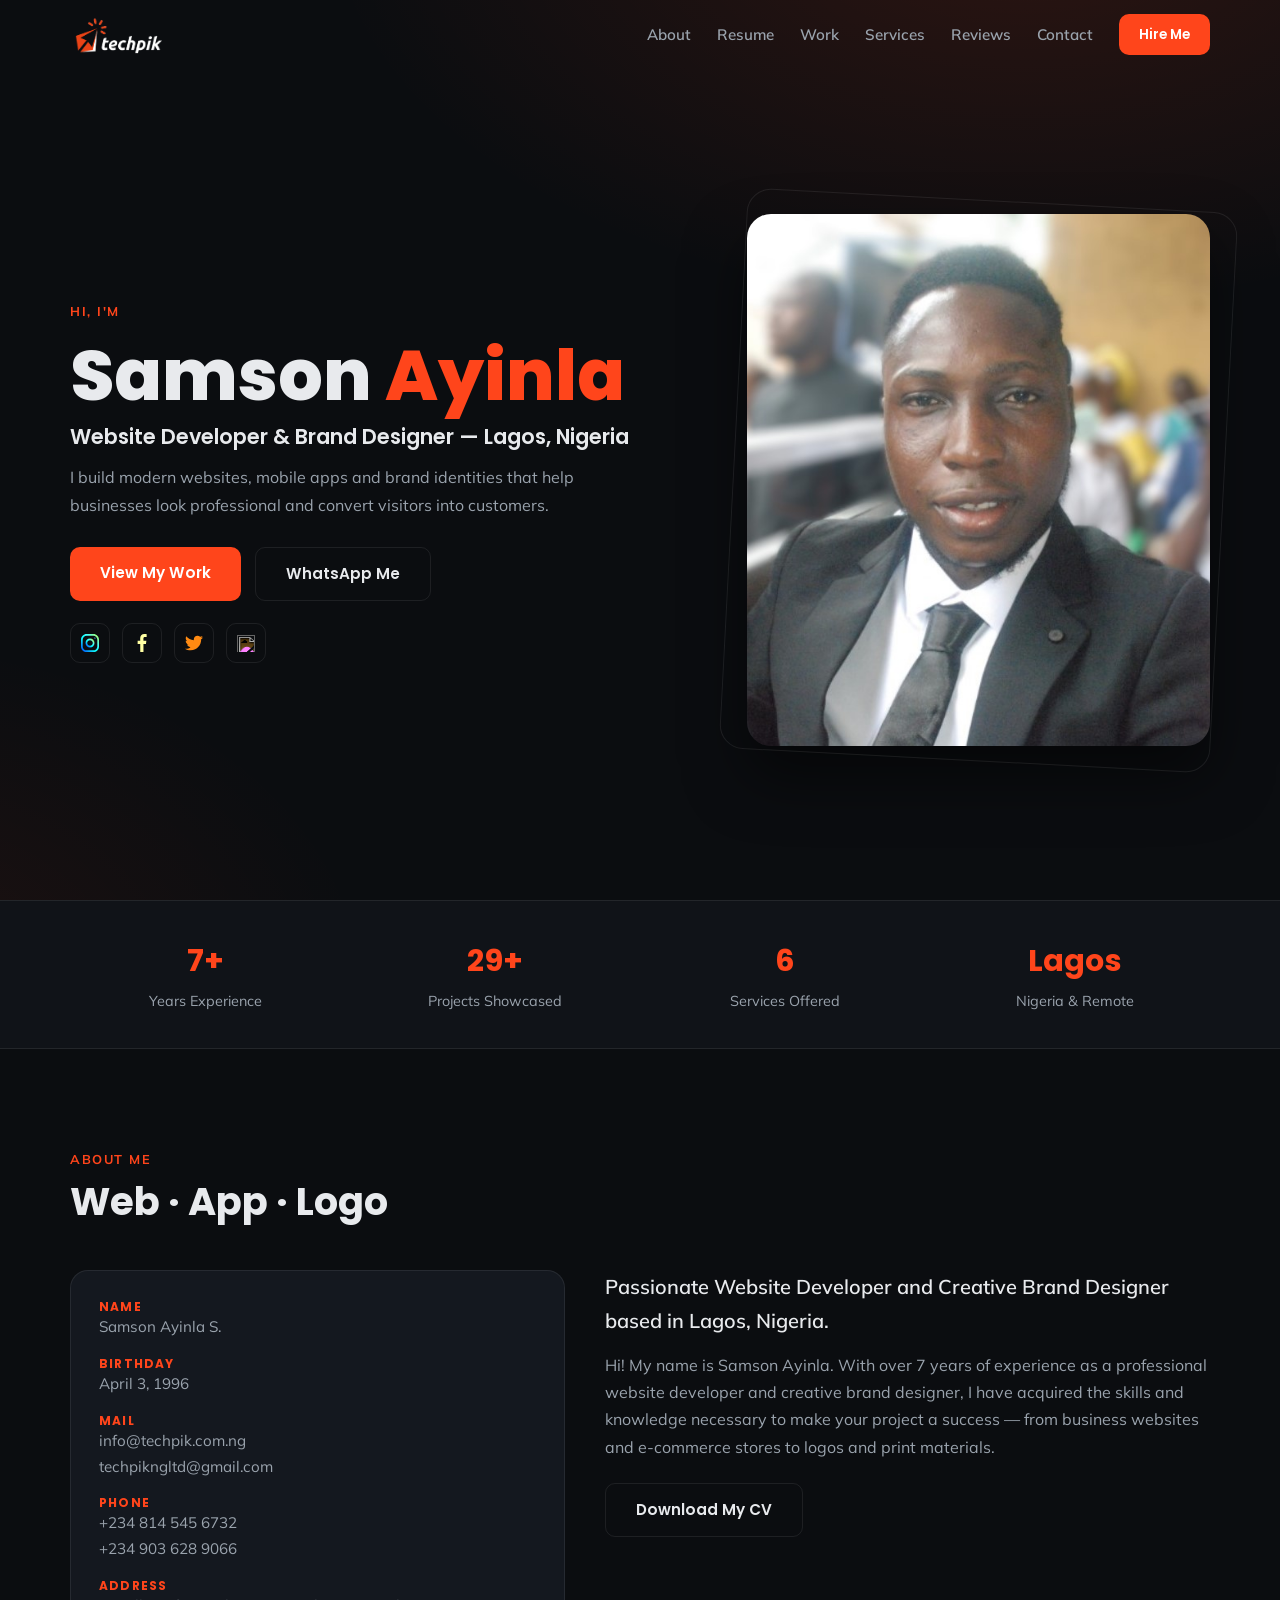
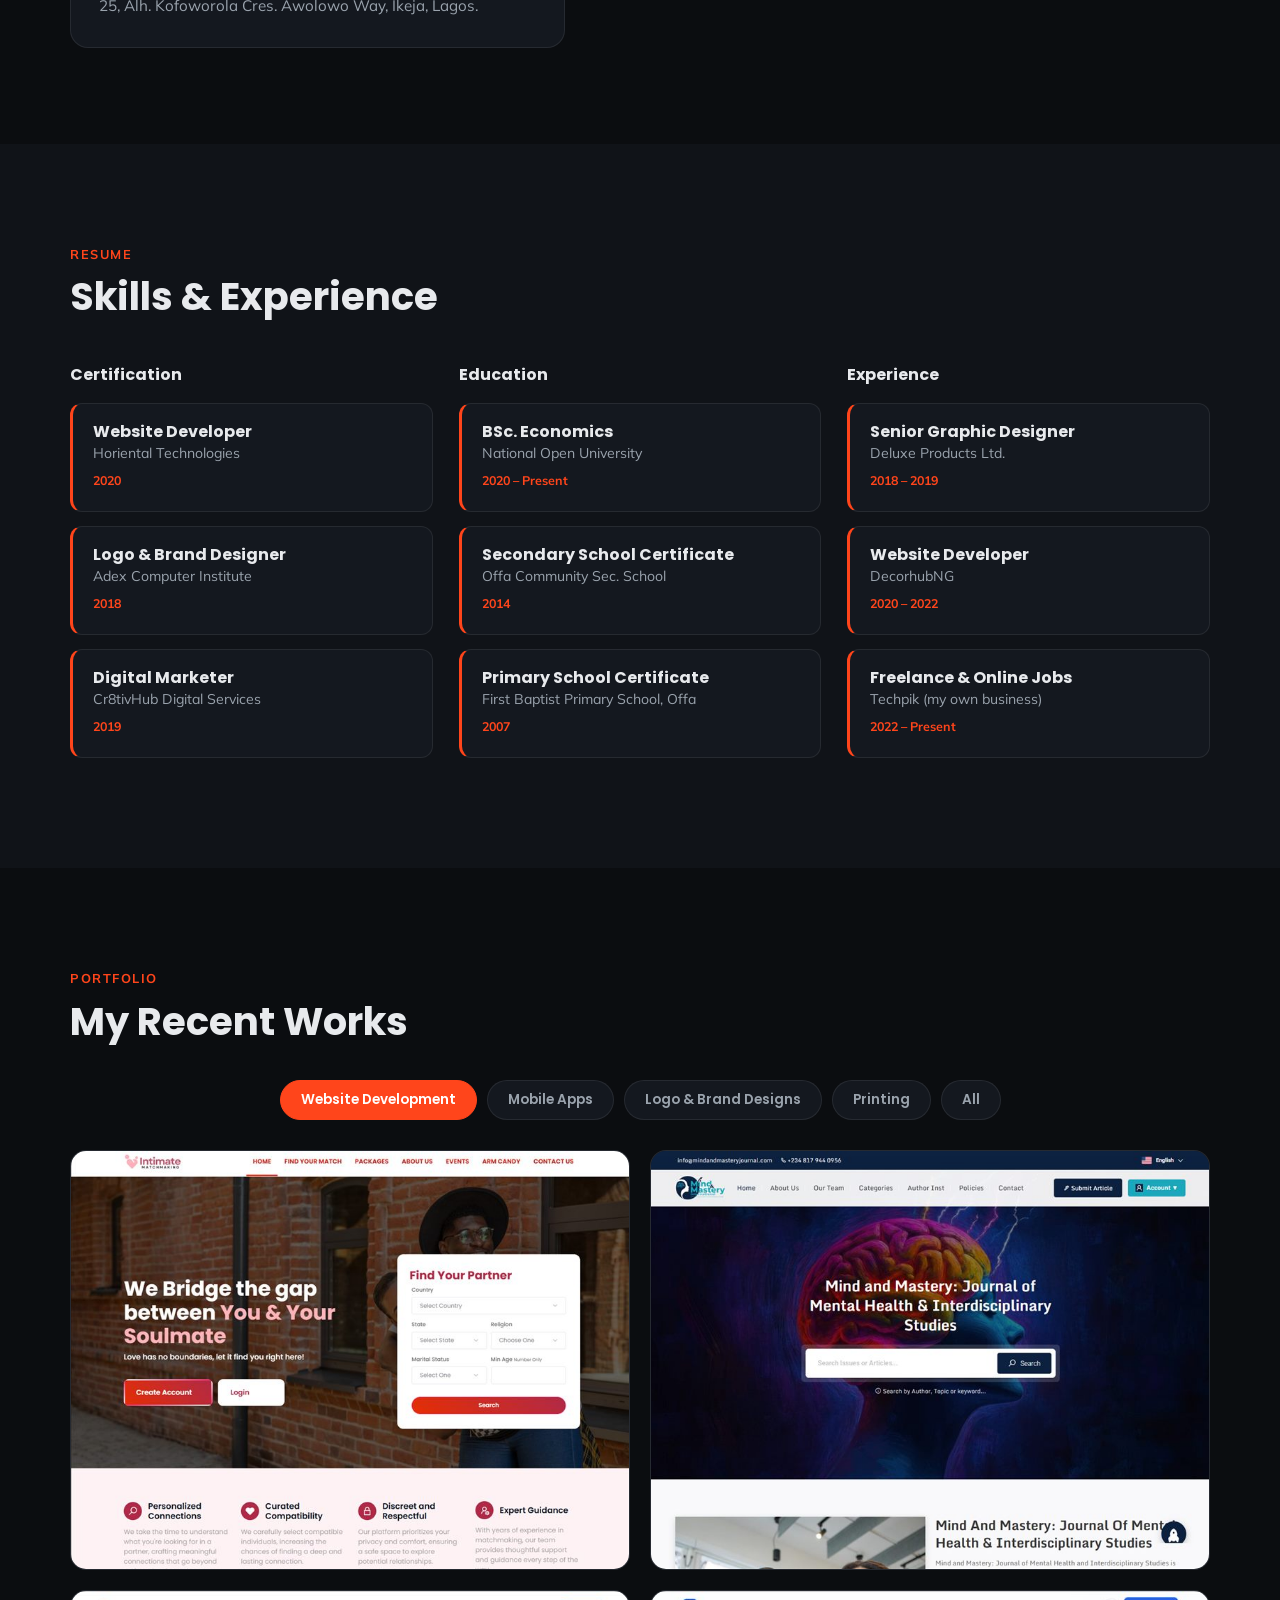
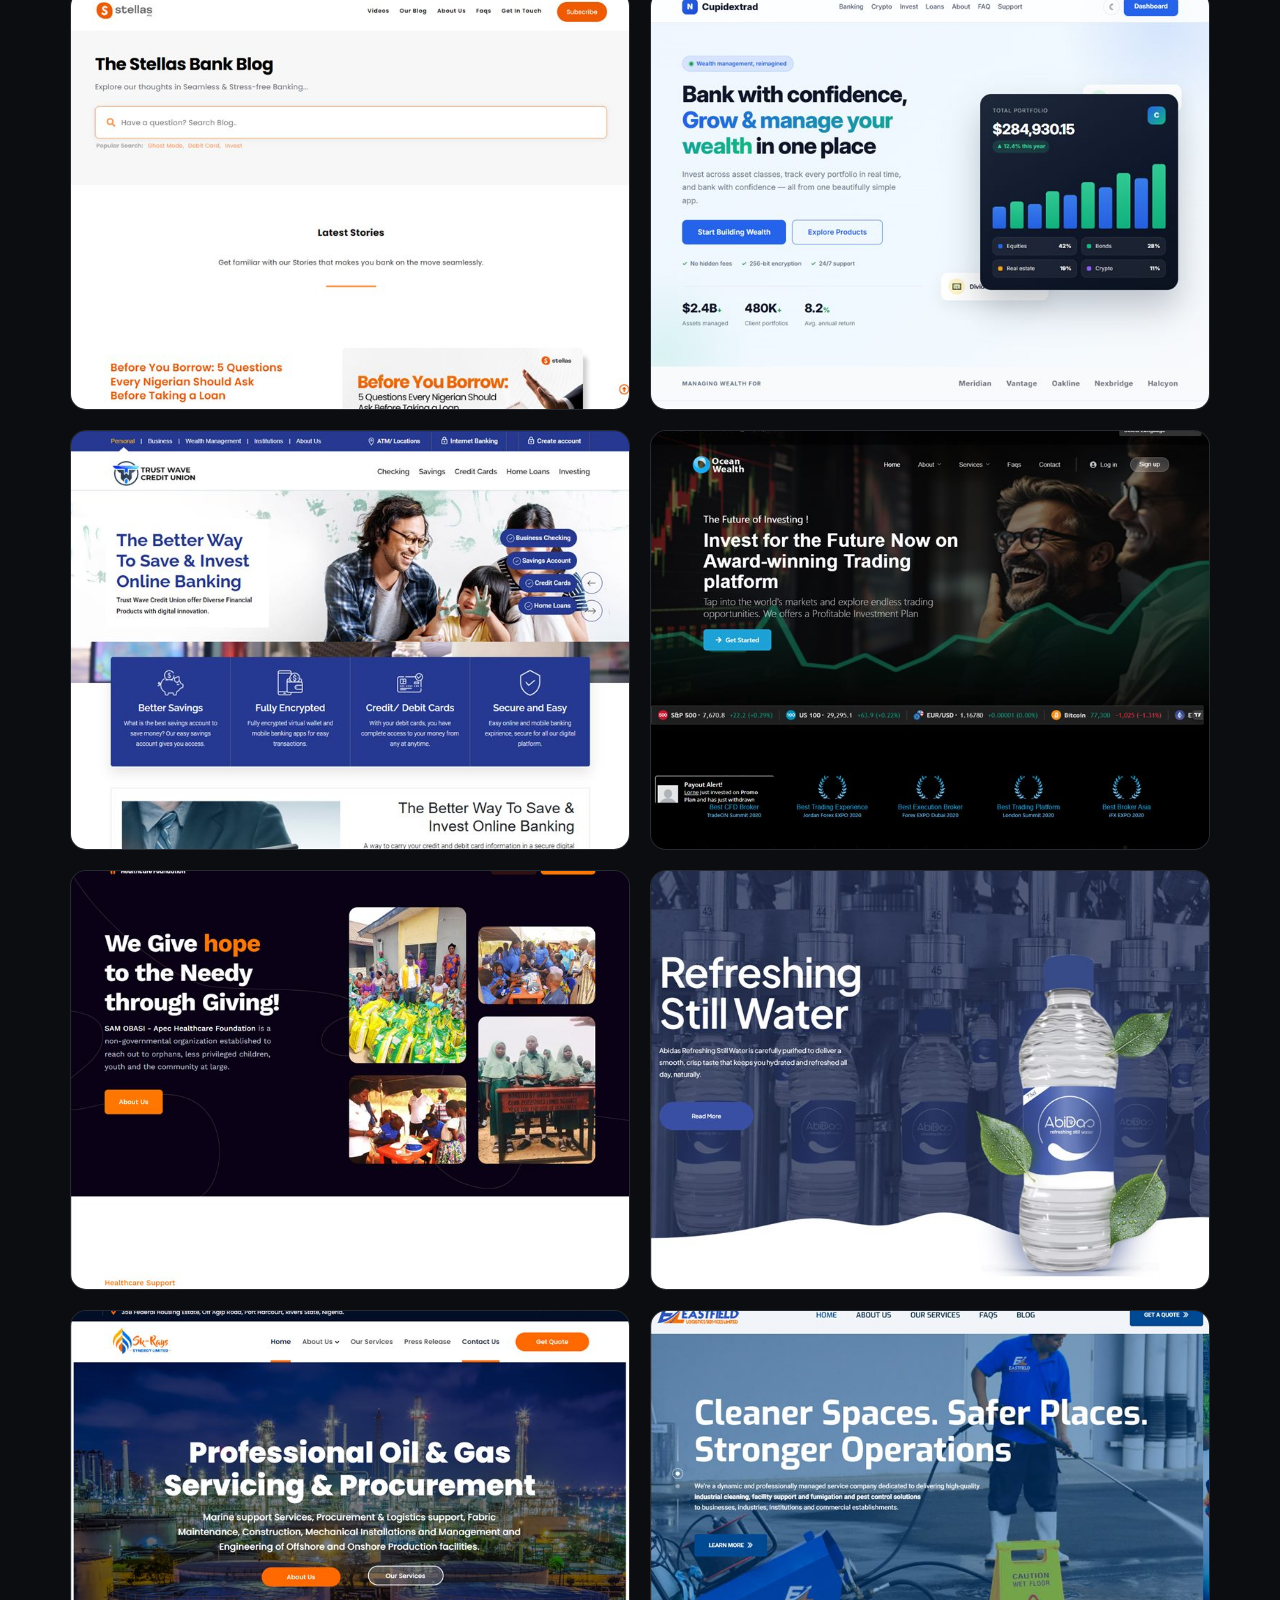
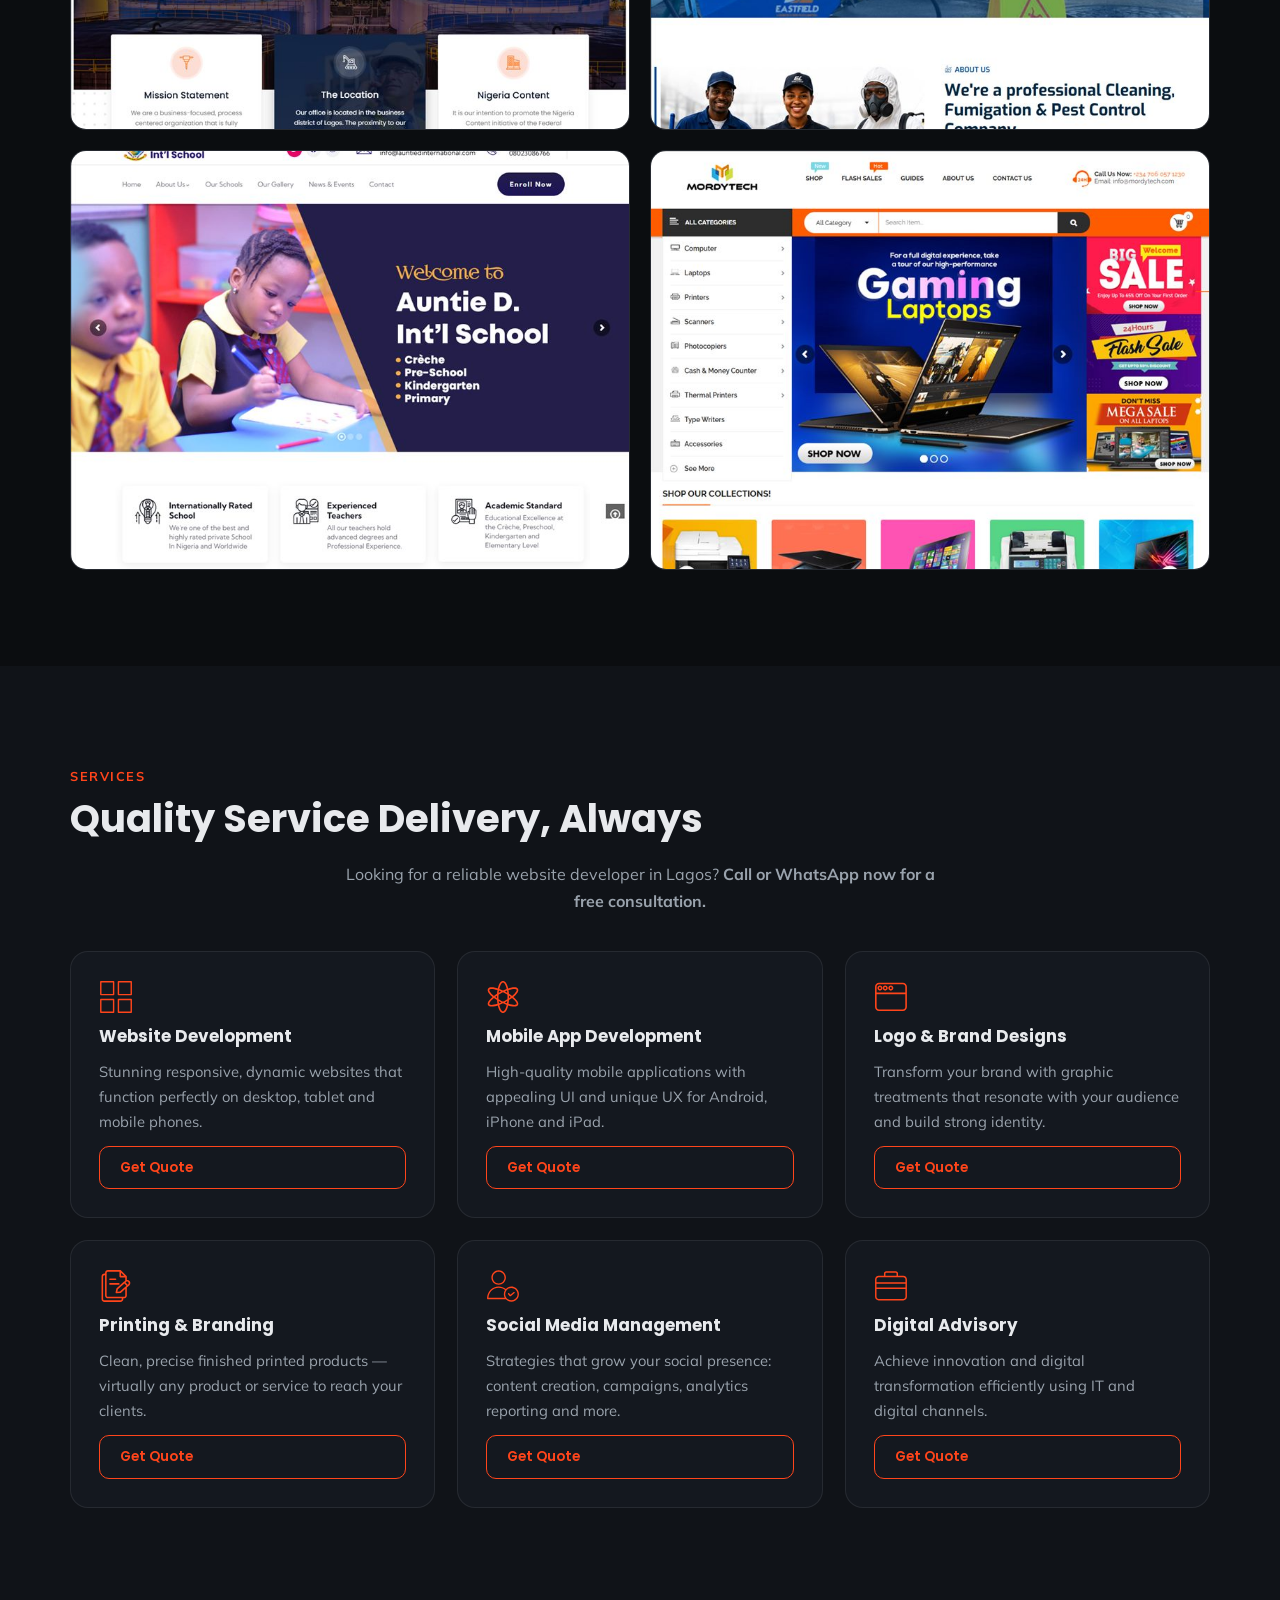
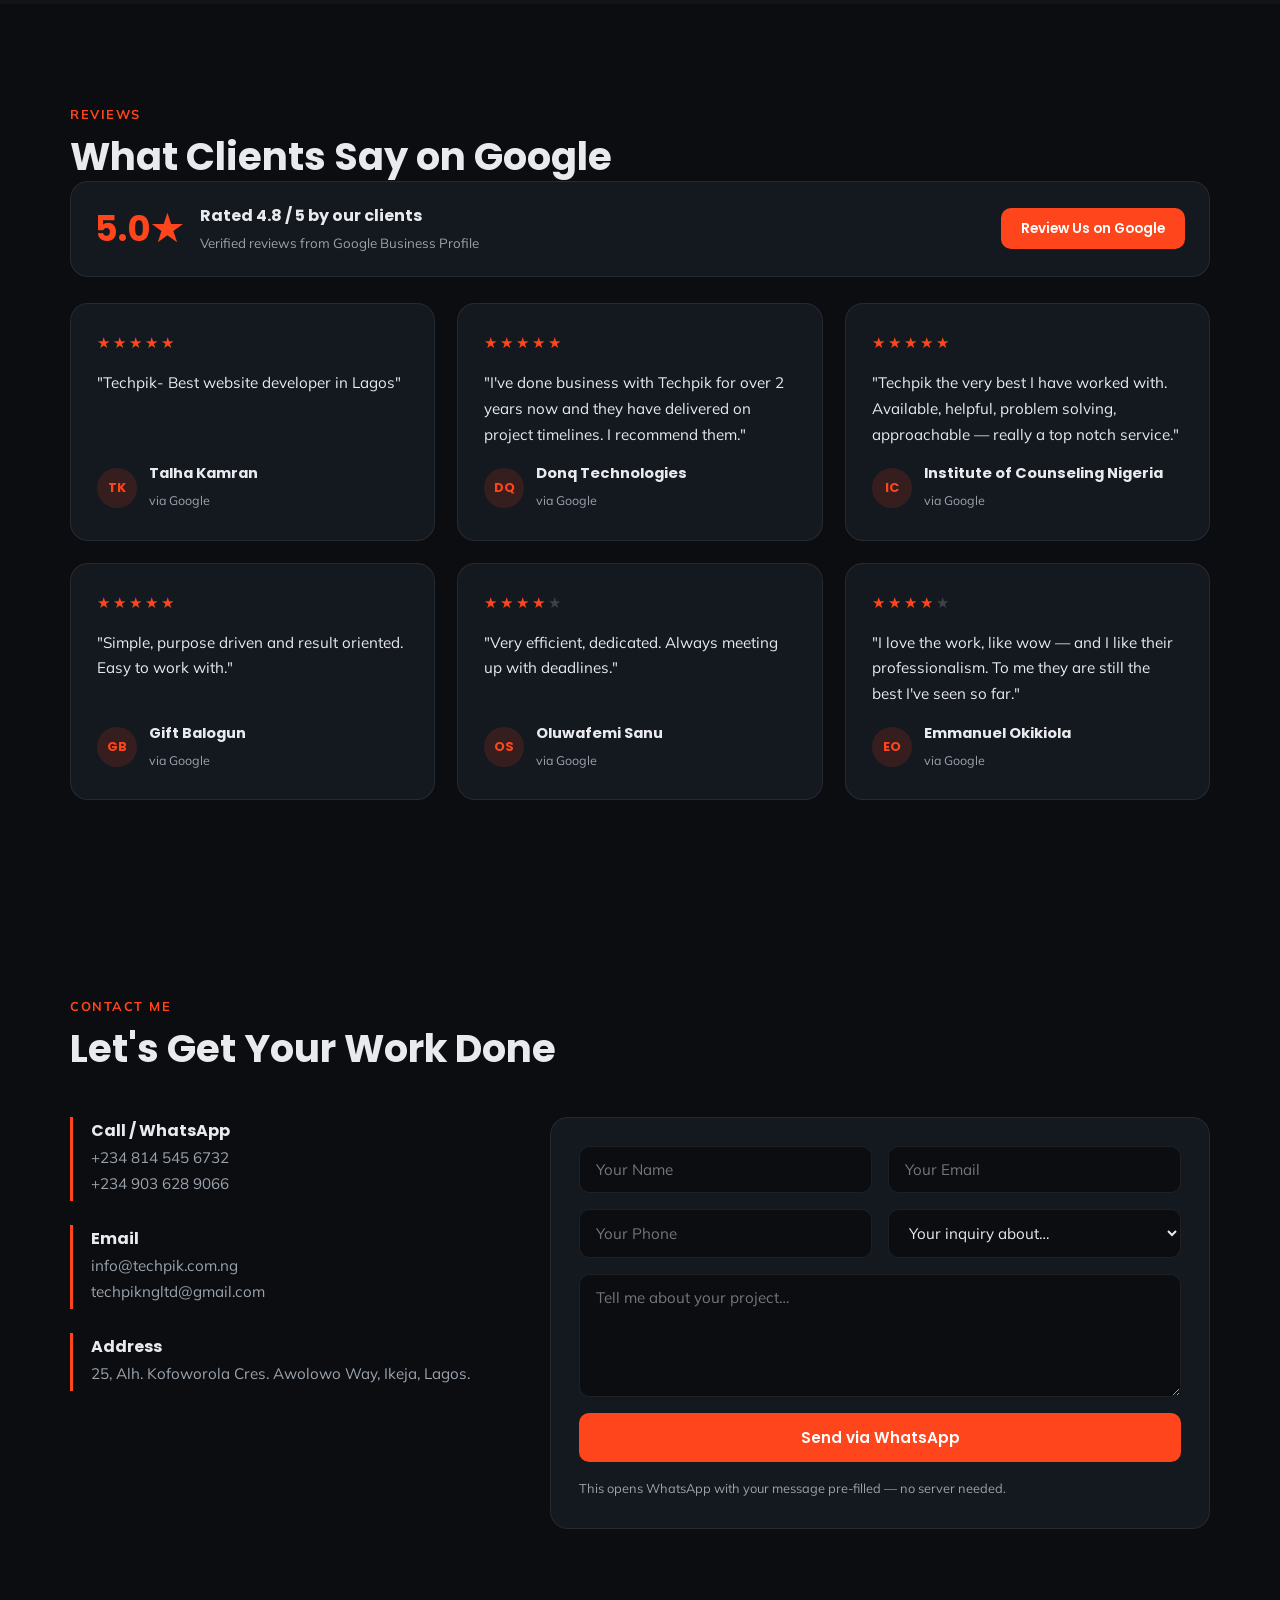
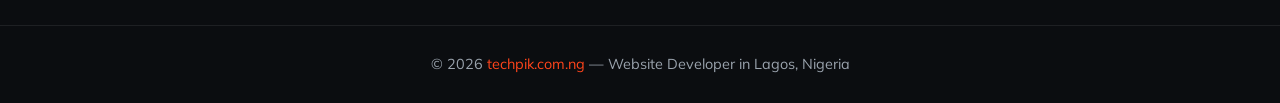
==== commit ff06bbb8: "Add Google reviews section: 6 client cards, rating summary, review schema, nav link" ====
--- a/index.html
+++ b/index.html
@@ -36,6 +36,31 @@
   "telephone": "+2348145456732",
   "url": "https://techpik.com.ng",
   "priceRange": "₦₦₦",
+  "aggregateRating": {
+    "@type": "AggregateRating",
+    "ratingValue": "4.8",
+    "reviewCount": "12"
+  },
+  "review": [
+    {
+      "@type": "Review",
+      "author": {"@type": "Person", "name": "Talha Kamran"},
+      "reviewRating": {"@type": "Rating", "ratingValue": "5"},
+      "reviewBody": "Techpik- Best website developer in Lagos"
+    },
+    {
+      "@type": "Review",
+      "author": {"@type": "Organization", "name": "Donq Technologies"},
+      "reviewRating": {"@type": "Rating", "ratingValue": "5"},
+      "reviewBody": "I've done business with Techpik for over 2 years now and they have delivered on project timelines. I recommend them."
+    },
+    {
+      "@type": "Review",
+      "author": {"@type": "Organization", "name": "Institute of Counseling Nigeria"},
+      "reviewRating": {"@type": "Rating", "ratingValue": "5"},
+      "reviewBody": "Techpik the very best I have worked with. Available, helpful, problem solving, approachable, it's really a top notch service."
+    }
+  ],
   "sameAs": [
     "https://instagram.com/techpik.ng",
     "https://web.facebook.com/techpikngr",
@@ -55,6 +80,7 @@
       <li><a href="#resume">Resume</a></li>
       <li><a href="#work">Work</a></li>
       <li><a href="#services">Services</a></li>
+      <li><a href="#reviews">Reviews</a></li>
       <li><a href="#contact">Contact</a></li>
       <li><a class="btn btn-sm" target="_blank" rel="noopener" href="https://api.whatsapp.com/send?phone=2348145456732">Hire Me</a></li>
     </ul>
@@ -215,6 +241,28 @@
       <div class="service reveal"><img src="img/svg/writing_2.svg" alt=""><h4>Printing &amp; Branding</h4><p>Clean, precise finished printed products — virtually any product or service to reach your clients.</p><a class="btn btn-sm ghost" target="_blank" rel="noopener" href="https://api.whatsapp.com/send/?phone=%2B2348145456732&amp;text=Hello%20Samson%2C%20I%20need%20printing%20services.&amp;type=phone_number&amp;app_absent=0">Get Quote</a></div>
       <div class="service reveal"><img src="img/svg/user.svg" alt=""><h4>Social Media Management</h4><p>Strategies that grow your social presence: content creation, campaigns, analytics reporting and more.</p><a class="btn btn-sm ghost" target="_blank" rel="noopener" href="https://api.whatsapp.com/send/?phone=%2B2348145456732&amp;text=Hello%20Samson%2C%20I%20need%20social%20media%20management.&amp;type=phone_number&amp;app_absent=0">Get Quote</a></div>
       <div class="service reveal"><img src="img/svg/briefcase.svg" alt=""><h4>Digital Advisory</h4><p>Achieve innovation and digital transformation efficiently using IT and digital channels.</p><a class="btn btn-sm ghost" target="_blank" rel="noopener" href="https://api.whatsapp.com/send/?phone=%2B2348145456732&amp;text=Hello%20Samson%2C%20I%20need%20digital%20advisory.&amp;type=phone_number&amp;app_absent=0">Get Quote</a></div>
+    </div>
+  </div>
+</section>
+
+<section id="reviews" class="section">
+  <div class="container">
+    <div class="section-head reveal">
+      <span>Reviews</span>
+      <h3>What Clients Say on Google</h3>
+    </div>
+    <div class="review-summary reveal">
+      <strong>5.0★</strong>
+      <div><b>Rated 4.8 / 5 by our clients</b><small>Verified reviews from Google Business Profile</small></div>
+      <a class="btn btn-sm" target="_blank" rel="noopener" href="https://share.google/KDdCFbCmQoHKQrsNk">Review Us on Google</a>
+    </div>
+    <div class="review-grid">
+      <div class="review reveal"><div class="stars">★★★★★</div><p>"Techpik- Best website developer in Lagos"</p><div class="r-who"><span class="r-ava">TK</span><div class="r-name"><strong>Talha Kamran</strong><small>via Google</small></div></div></div>
+      <div class="review reveal"><div class="stars">★★★★★</div><p>"I've done business with Techpik for over 2 years now and they have delivered on project timelines. I recommend them."</p><div class="r-who"><span class="r-ava">DQ</span><div class="r-name"><strong>Donq Technologies</strong><small>via Google</small></div></div></div>
+      <div class="review reveal"><div class="stars">★★★★★</div><p>"Techpik the very best I have worked with. Available, helpful, problem solving, approachable — really a top notch service."</p><div class="r-who"><span class="r-ava">IC</span><div class="r-name"><strong>Institute of Counseling Nigeria</strong><small>via Google</small></div></div></div>
+      <div class="review reveal"><div class="stars">★★★★★</div><p>"Simple, purpose driven and result oriented. Easy to work with."</p><div class="r-who"><span class="r-ava">GB</span><div class="r-name"><strong>Gift Balogun</strong><small>via Google</small></div></div></div>
+      <div class="review reveal"><div class="stars">★★★★<i>★</i></div><p>"Very efficient, dedicated. Always meeting up with deadlines."</p><div class="r-who"><span class="r-ava">OS</span><div class="r-name"><strong>Oluwafemi Sanu</strong><small>via Google</small></div></div></div>
+      <div class="review reveal"><div class="stars">★★★★<i>★</i></div><p>"I love the work, like wow — and I like their professionalism. To me they are still the best I've seen so far."</p><div class="r-who"><span class="r-ava">EO</span><div class="r-name"><strong>Emmanuel Okikiola</strong><small>via Google</small></div></div></div>
     </div>
   </div>
 </section>
--- a/css/style.css
+++ b/css/style.css
@@ -140,7 +140,7 @@
 
 @media(max-width:900px){
   .hero-grid,.about-grid,.contact-grid{grid-template-columns:1fr}
-  .resume-grid,.service-grid{grid-template-columns:1fr 1fr}
+  .resume-grid,.service-grid,.review-grid{grid-template-columns:1fr 1fr}
   .work-grid{grid-template-columns:1fr 1fr}
   .stats-grid{grid-template-columns:repeat(2,1fr);row-gap:28px}
   .hero-photo{order:-1;max-width:340px}
@@ -149,6 +149,23 @@
   .burger{display:block}
 }
 @media(max-width:560px){
-  .resume-grid,.service-grid,.work-grid,.f-row{grid-template-columns:1fr}
+  .resume-grid,.service-grid,.review-grid,.work-grid,.f-row{grid-template-columns:1fr}
   .section{padding:70px 0}
 }
+
+/* reviews */
+.review-grid{display:grid;grid-template-columns:repeat(3,1fr);gap:22px;margin-top:26px}
+.review-summary{display:flex;align-items:center;gap:18px;background:var(--card);border:1px solid var(--line);border-radius:18px;padding:20px 24px;flex-wrap:wrap}
+.review-summary strong{font-family:'Poppins',sans-serif;font-size:2.2rem;color:var(--acc);line-height:1}
+.review-summary b{display:block;font-family:'Poppins',sans-serif}
+.review-summary small{color:var(--mut)}
+.review-summary .btn{margin-left:auto}
+.review{background:var(--card);border:1px solid var(--line);border-radius:18px;padding:26px;display:flex;flex-direction:column;gap:14px;transition:.25s}
+.review:hover{transform:translateY(-5px);border-color:rgba(255,69,27,.45)}
+.review .stars{color:var(--acc);letter-spacing:3px;font-size:.95rem}
+.review .stars i{color:rgba(255,255,255,.18);font-style:normal}
+.review p{color:var(--txt);font-size:.95rem;flex-grow:1}
+.r-who{display:flex;align-items:center;gap:12px}
+.r-ava{width:40px;height:40px;border-radius:50%;background:rgba(255,69,27,.15);color:var(--acc);display:flex;align-items:center;justify-content:center;font-family:'Poppins',sans-serif;font-weight:700;font-size:.8rem;flex-shrink:0}
+.r-name strong{display:block;font-family:'Poppins',sans-serif;font-size:.92rem}
+.r-name small{color:var(--mut);font-size:.78rem}
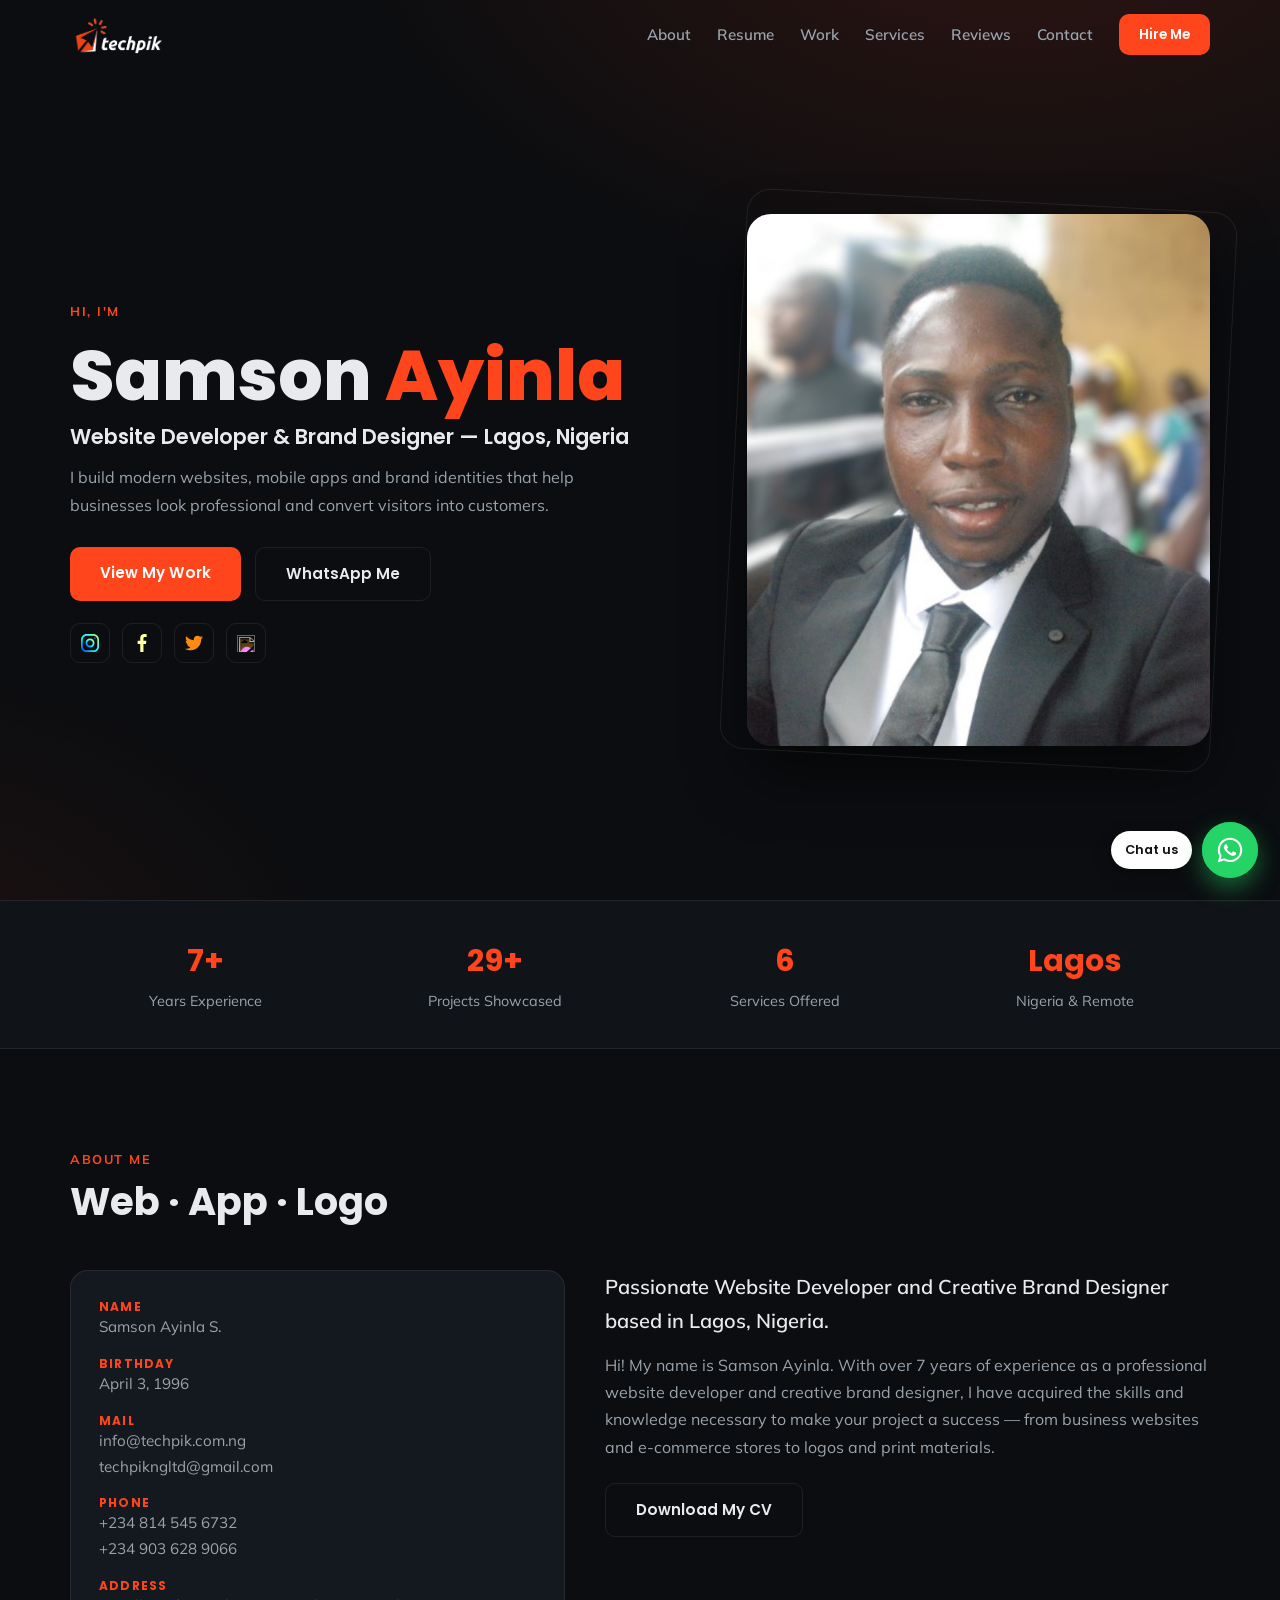
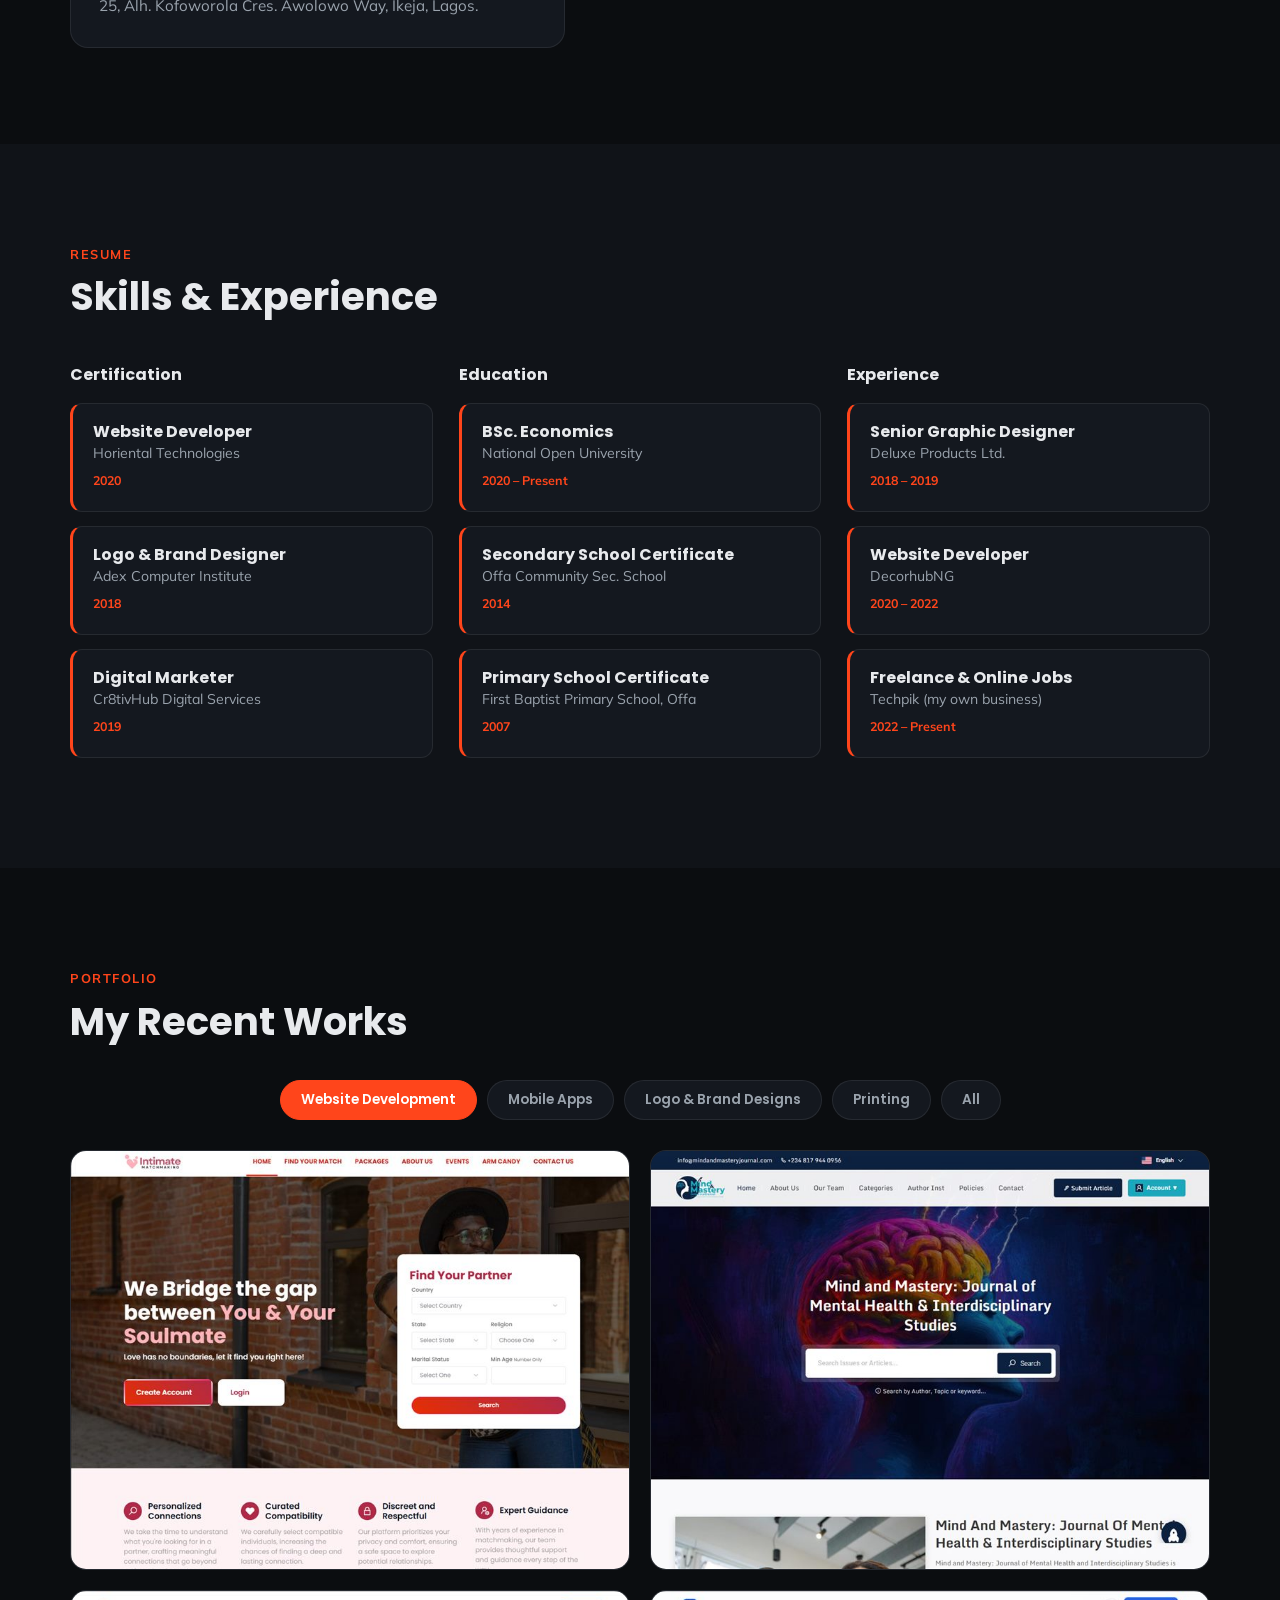
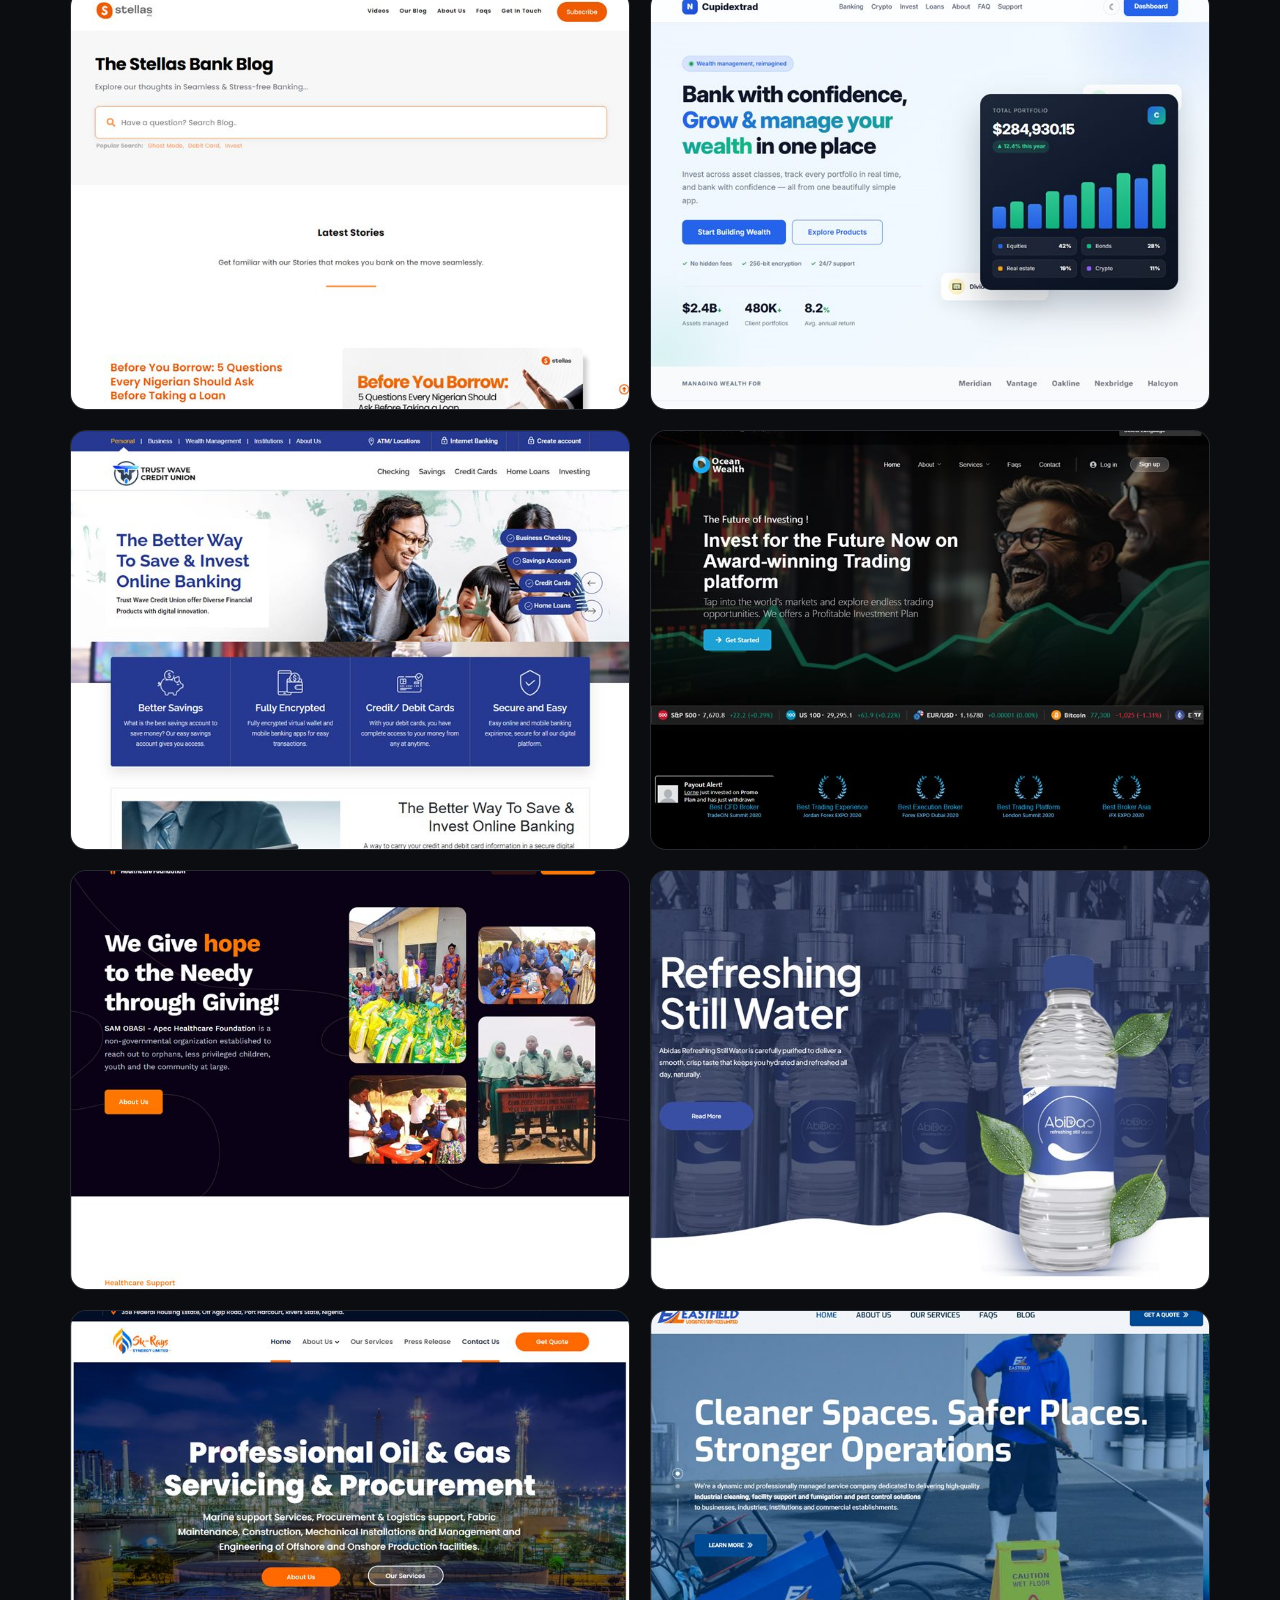
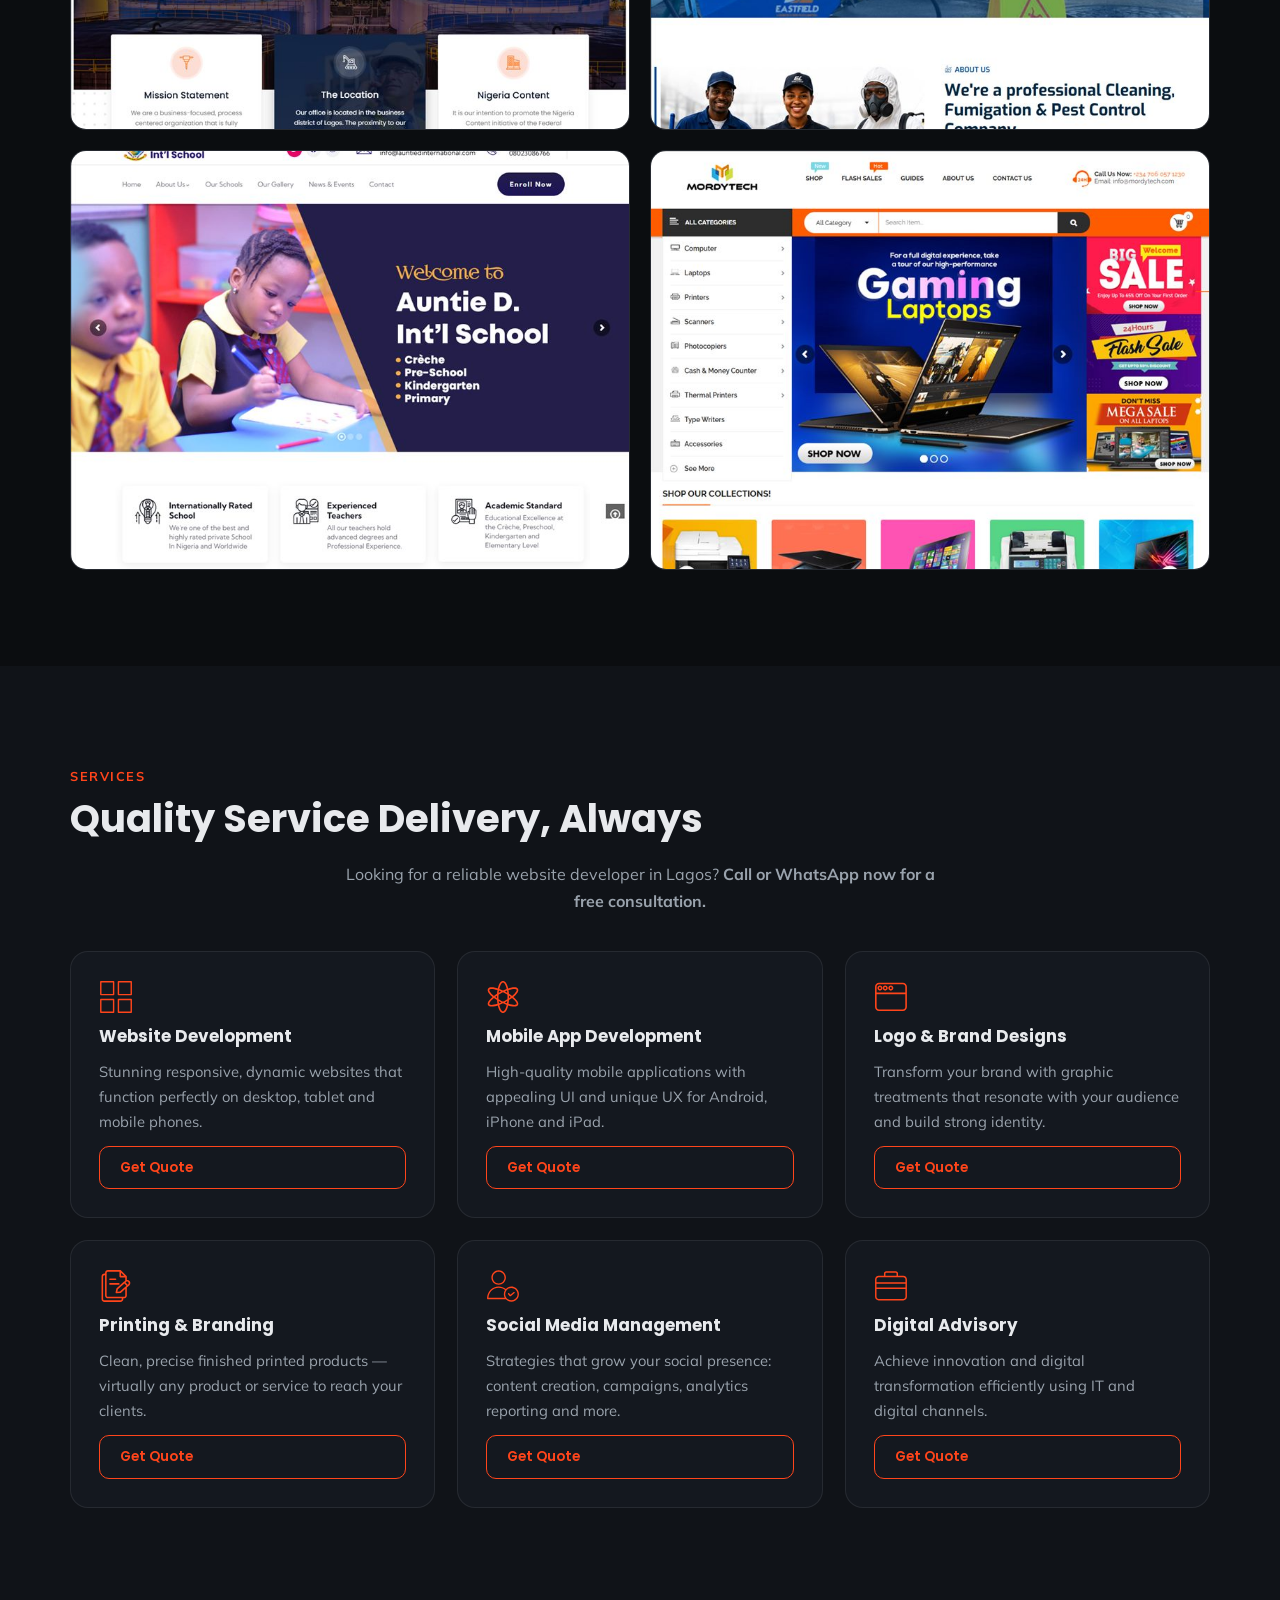
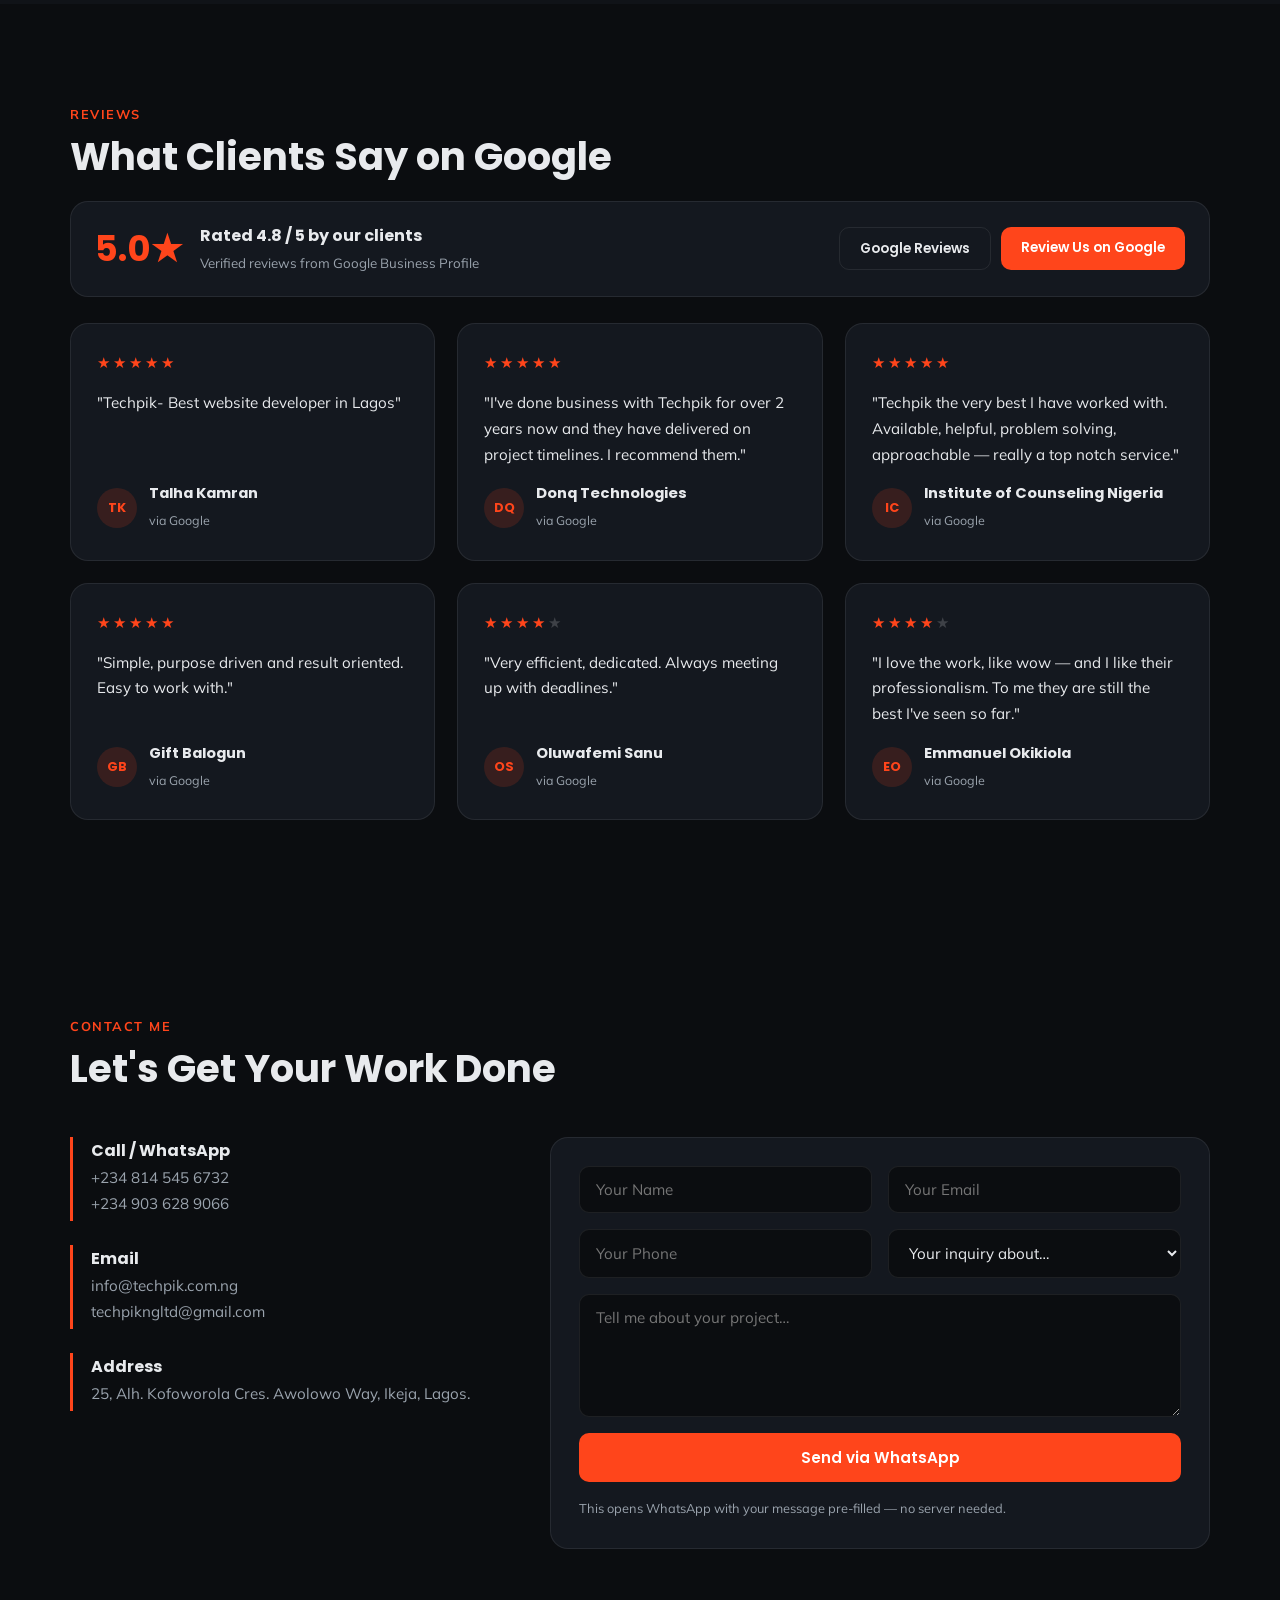
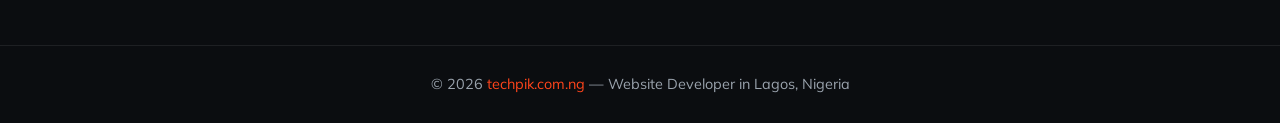
==== commit 99506255: "Reviews: Google Reviews ghost button, heading spacing; add floating WhatsApp button" ====
--- a/index.html
+++ b/index.html
@@ -254,7 +254,10 @@
     <div class="review-summary reveal">
       <strong>5.0★</strong>
       <div><b>Rated 4.8 / 5 by our clients</b><small>Verified reviews from Google Business Profile</small></div>
-      <a class="btn btn-sm" target="_blank" rel="noopener" href="https://share.google/KDdCFbCmQoHKQrsNk">Review Us on Google</a>
+      <div class="rs-actions">
+        <a class="btn btn-sm ghost" target="_blank" rel="noopener" href="https://share.google/KDdCFbCmQoHKQrsNk">Google Reviews</a>
+        <a class="btn btn-sm" target="_blank" rel="noopener" href="https://share.google/KDdCFbCmQoHKQrsNk">Review Us on Google</a>
+      </div>
     </div>
     <div class="review-grid">
       <div class="review reveal"><div class="stars">★★★★★</div><p>"Techpik- Best website developer in Lagos"</p><div class="r-who"><span class="r-ava">TK</span><div class="r-name"><strong>Talha Kamran</strong><small>via Google</small></div></div></div>
@@ -314,5 +317,10 @@
 </footer>
 
 <script src="js/main.js"></script>
+
+<a class="wa-float" target="_blank" rel="noopener" aria-label="Chat with Techpik on WhatsApp" href="https://api.whatsapp.com/send/?phone=%2B2348145456732&amp;text=Hello%20Samson%2C%20I%20need%20a%20website.&amp;type=phone_number&amp;app_absent=0">
+  <span class="wa-label">Chat us</span>
+  <span class="wa-btn"><svg viewBox="0 0 448 512" xmlns="http://www.w3.org/2000/svg"><path d="M380.9 97.1C339 55.1 283.2 32 223.9 32c-122.4 0-222 99.6-222 222 0 39.1 10.2 77.3 29.6 111L0 480l117.7-30.9c32.4 17.7 68.9 27 106.1 27h.1c122.3 0 224.1-99.6 224.1-222 0-59.3-25.2-115-67.1-157zm-157 341.6c-33.2 0-65.7-8.9-94-25.7l-6.7-4-69.8 18.3L72 359.2l-4.4-7c-18.5-29.4-28.2-63.3-28.2-98.2 0-101.7 82.8-184.5 184.6-184.5 49.3 0 95.6 19.2 130.4 54.1 34.8 34.9 56.2 81.2 56.1 130.5 0 101.8-84.9 184.6-186.6 184.6zm101.2-138.2c-5.5-2.8-32.8-16.2-37.9-18-5.1-1.9-8.8-2.8-12.5 2.8-3.7 5.6-14.3 18-17.6 21.8-3.2 3.7-6.5 4.2-12 1.4-32.6-16.3-54-29.1-75.5-66-5.7-9.8 5.7-9.1 16.3-30.3 1.8-3.7.9-6.9-.5-9.7-1.4-2.8-12.5-30.1-17.1-41.2-4.5-10.8-9.1-9.3-12.5-9.5-3.2-.2-6.9-.2-10.6-.2-3.7 0-9.7 1.4-14.8 6.9-5.1 5.6-19.4 19-19.4 46.3 0 27.3 19.9 53.7 22.6 57.4 2.8 3.7 39.1 59.7 94.8 83.8 35.2 15.2 49 16.5 66.6 13.9 10.7-1.6 32.8-13.4 37.4-26.4 4.6-13 4.6-24.1 3.2-26.4-1.3-2.5-5-3.9-10.5-6.6z"/></svg></span>
+</a>
 </body>
 </html>
--- a/css/style.css
+++ b/css/style.css
@@ -159,7 +159,16 @@
 .review-summary strong{font-family:'Poppins',sans-serif;font-size:2.2rem;color:var(--acc);line-height:1}
 .review-summary b{display:block;font-family:'Poppins',sans-serif}
 .review-summary small{color:var(--mut)}
-.review-summary .btn{margin-left:auto}
+.rs-actions{display:flex;gap:10px;margin-left:auto;flex-wrap:wrap}
+#reviews .section-head h3{margin-bottom:20px}
+.wa-float{position:fixed;right:22px;bottom:22px;z-index:90;display:flex;align-items:center;gap:10px}
+.wa-label{background:#fff;color:#111;font-family:'Poppins',sans-serif;font-weight:600;font-size:.8rem;padding:8px 14px;border-radius:999px;box-shadow:0 6px 18px rgba(0,0,0,.3)}
+.wa-btn{position:relative;width:56px;height:56px;border-radius:50%;background:#25d366;display:flex;align-items:center;justify-content:center;box-shadow:0 10px 24px rgba(37,211,102,.45);transition:.25s}
+.wa-btn svg{width:28px;height:28px;fill:#fff}
+.wa-float:hover .wa-btn{transform:scale(1.08)}
+.wa-btn::after{content:"";position:absolute;inset:0;border-radius:50%;border:2px solid rgba(37,211,102,.7);animation:waPulse 1.8s infinite}
+@keyframes waPulse{0%{transform:scale(1);opacity:.9}100%{transform:scale(1.6);opacity:0}}
+@media(max-width:640px){.wa-label{display:none}}
 .review{background:var(--card);border:1px solid var(--line);border-radius:18px;padding:26px;display:flex;flex-direction:column;gap:14px;transition:.25s}
 .review:hover{transform:translateY(-5px);border-color:rgba(255,69,27,.45)}
 .review .stars{color:var(--acc);letter-spacing:3px;font-size:.95rem}
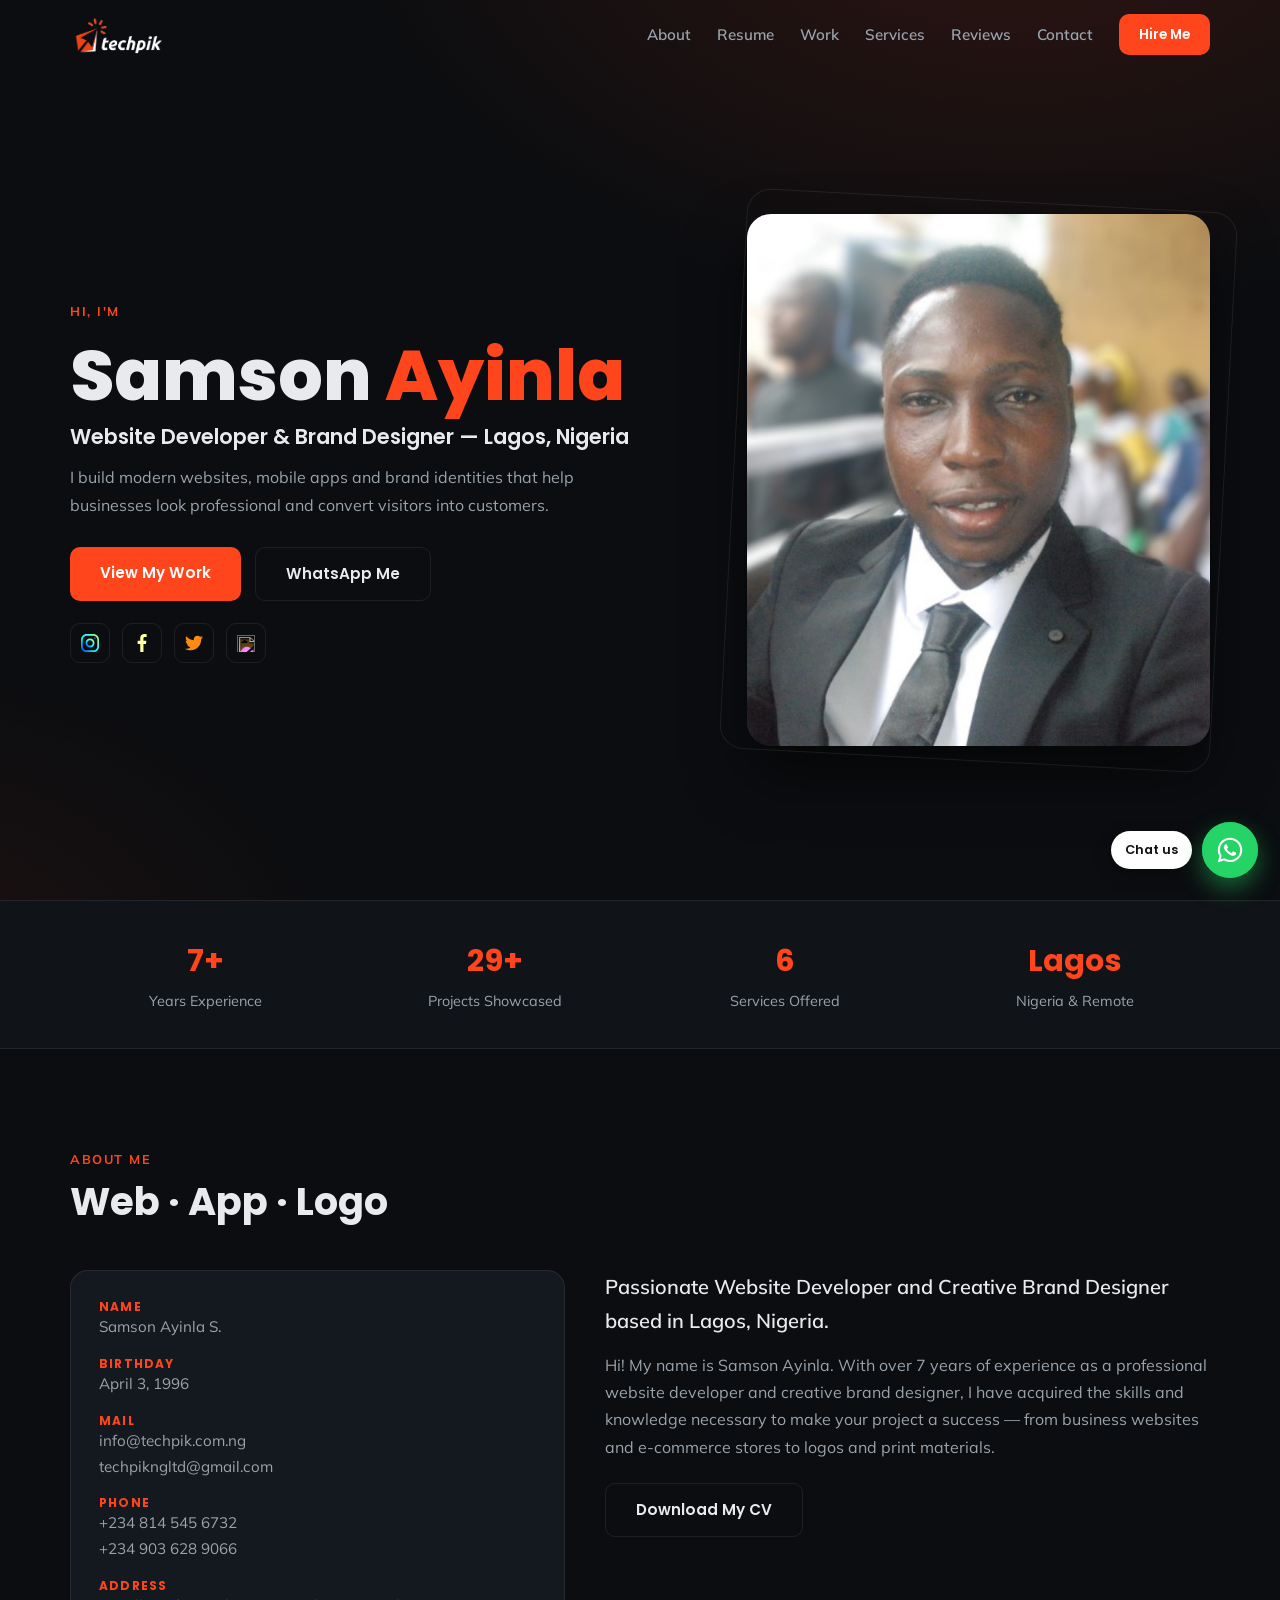
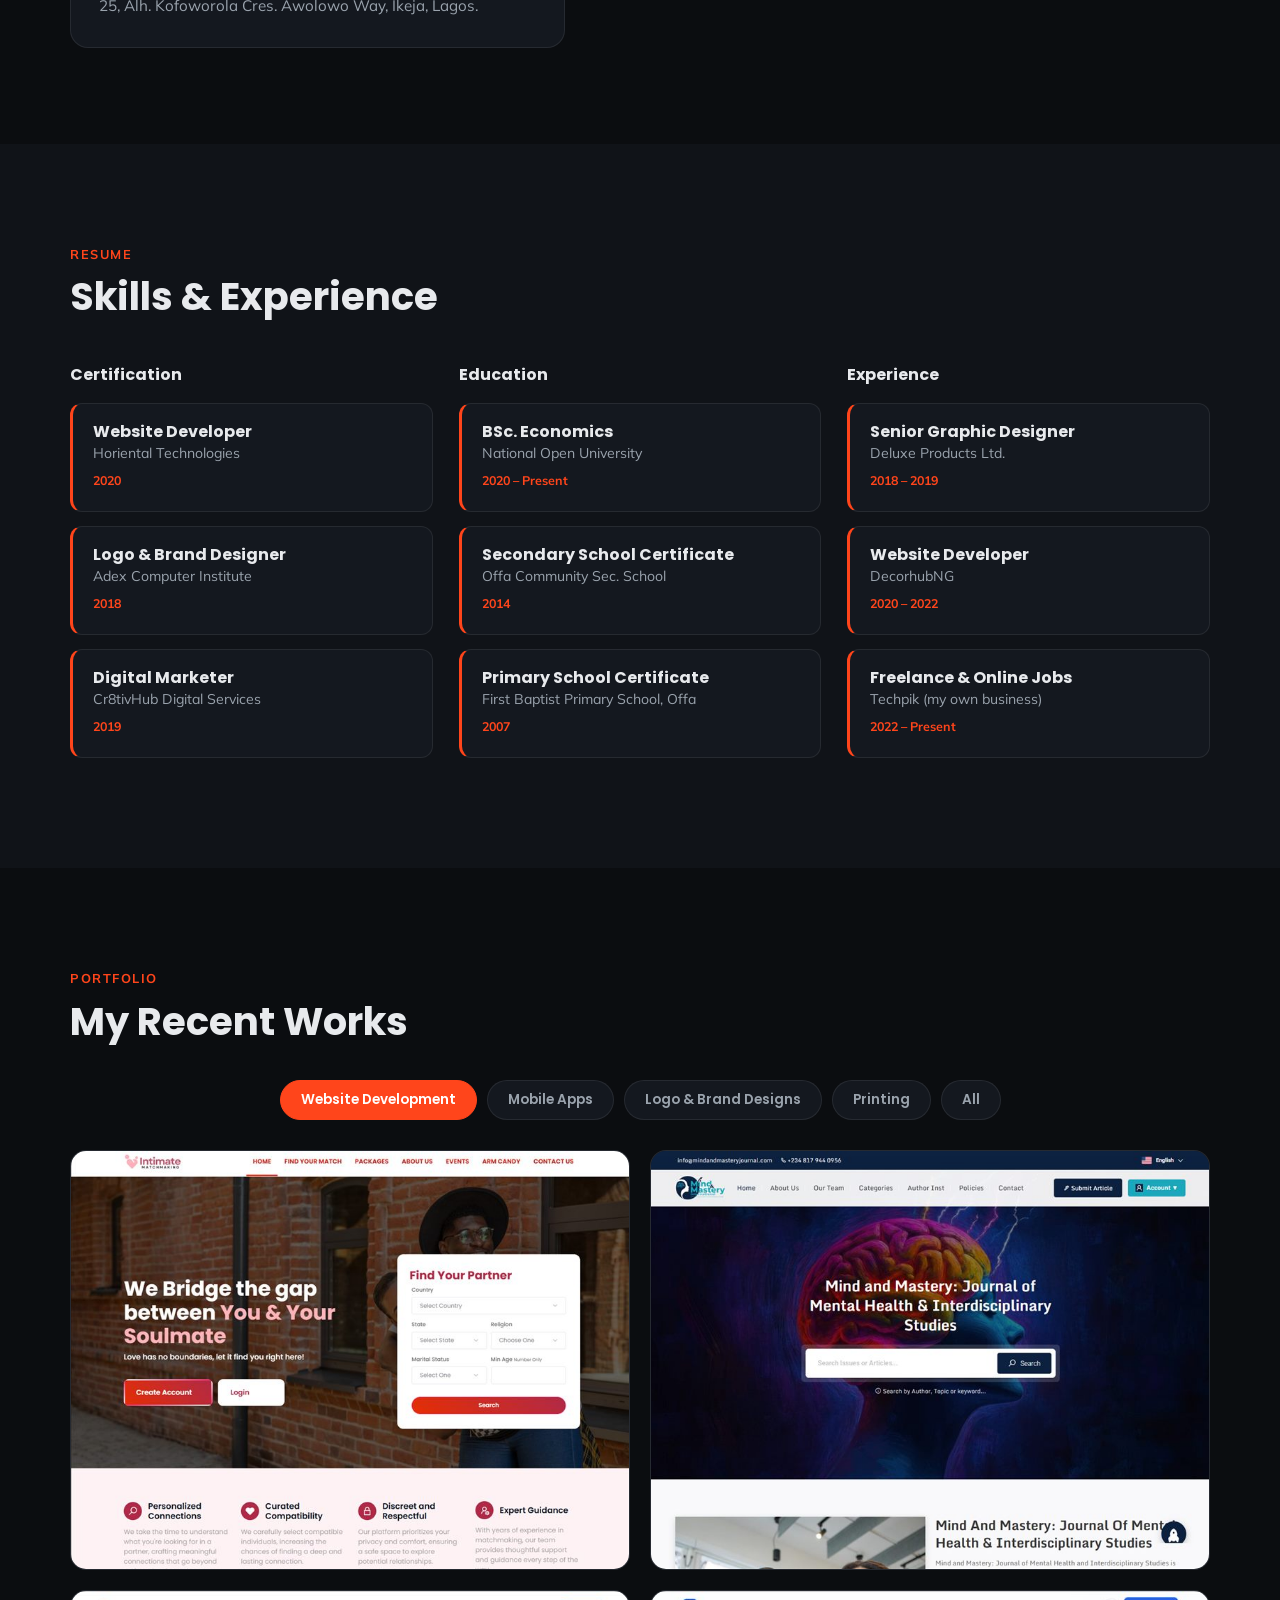
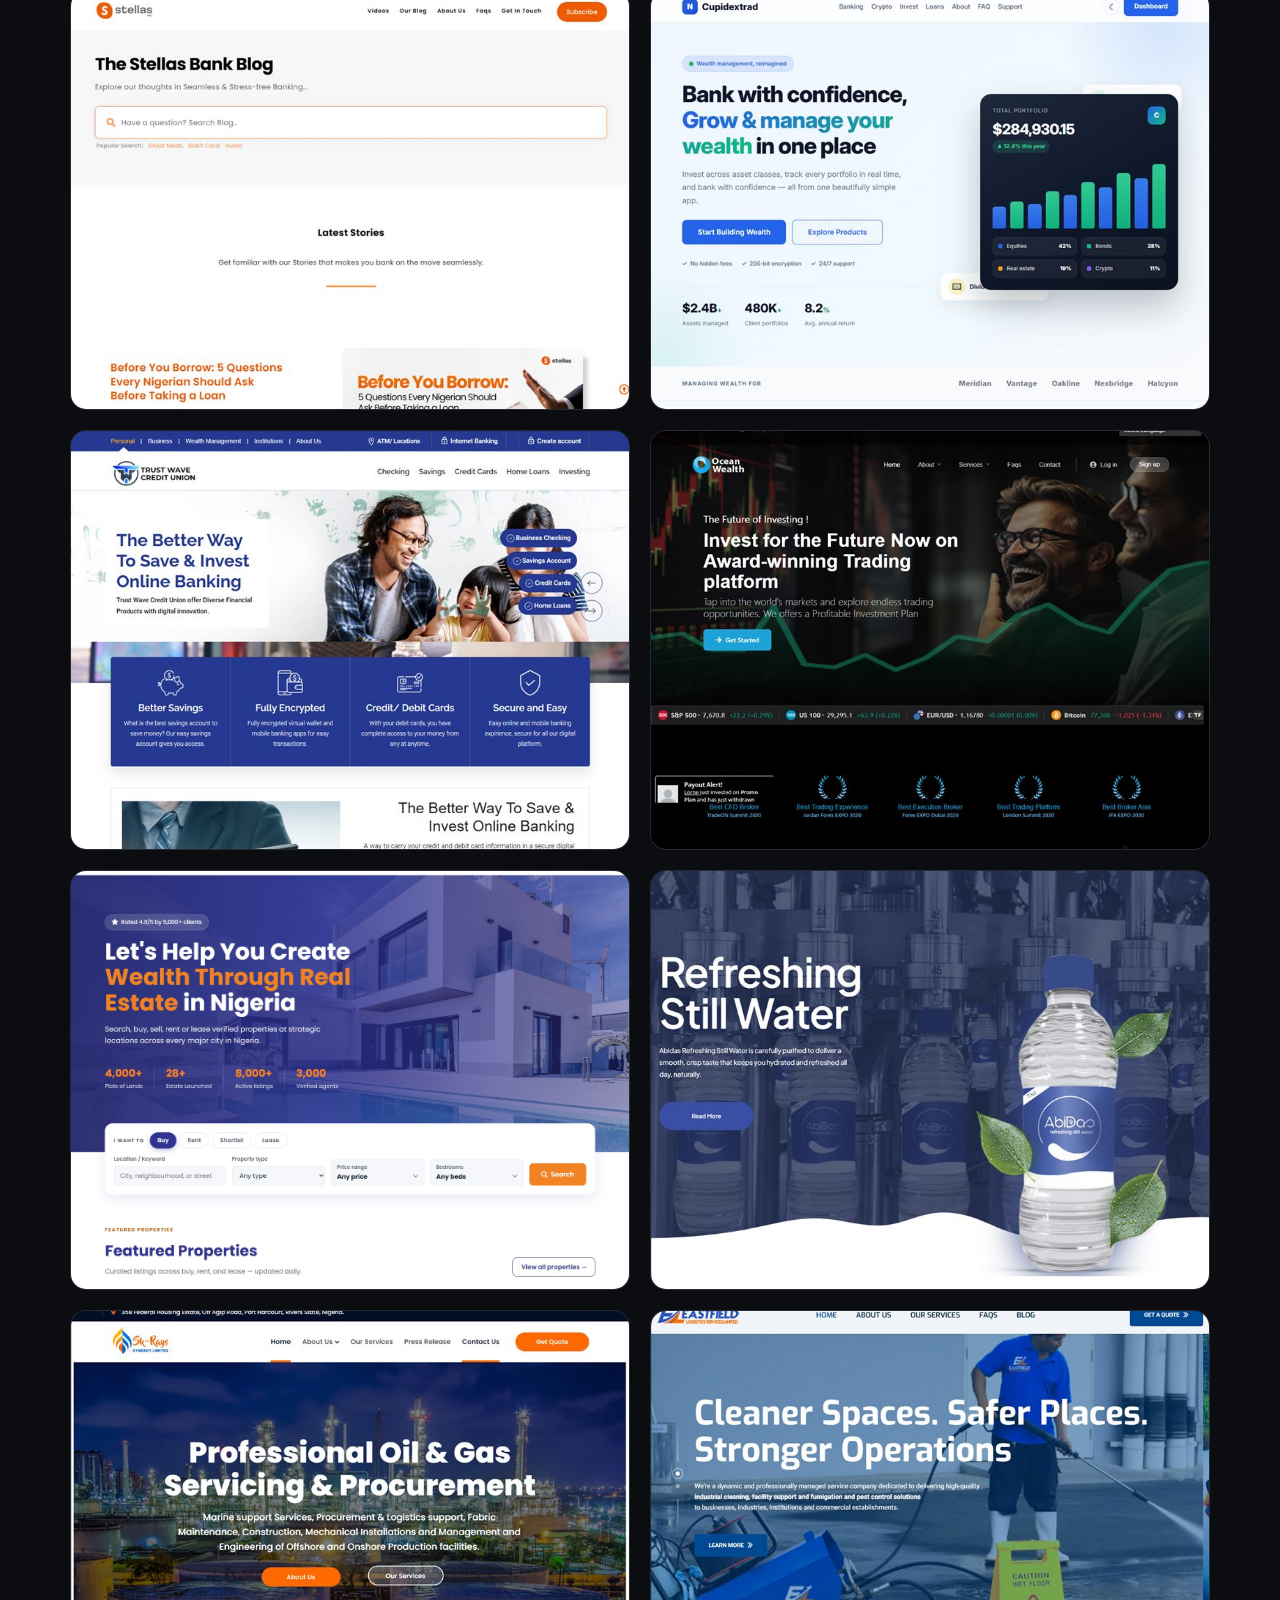
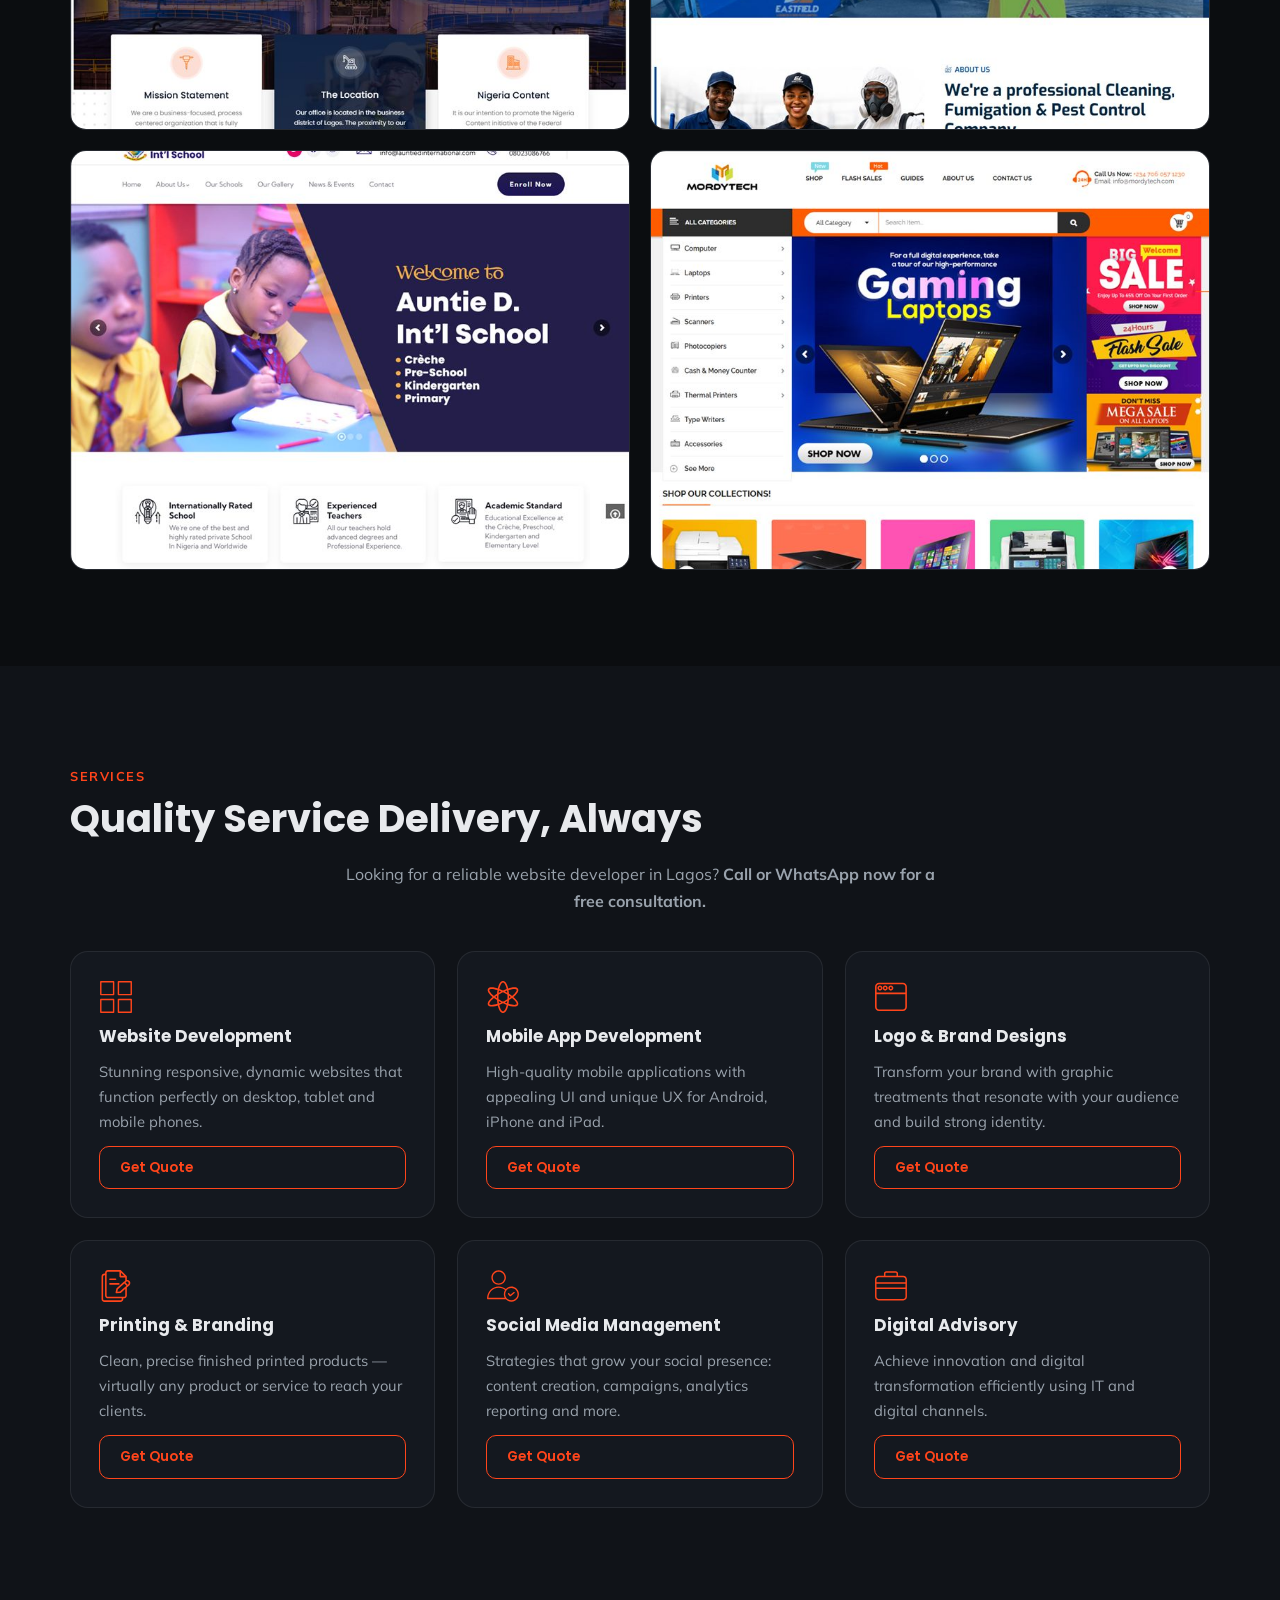
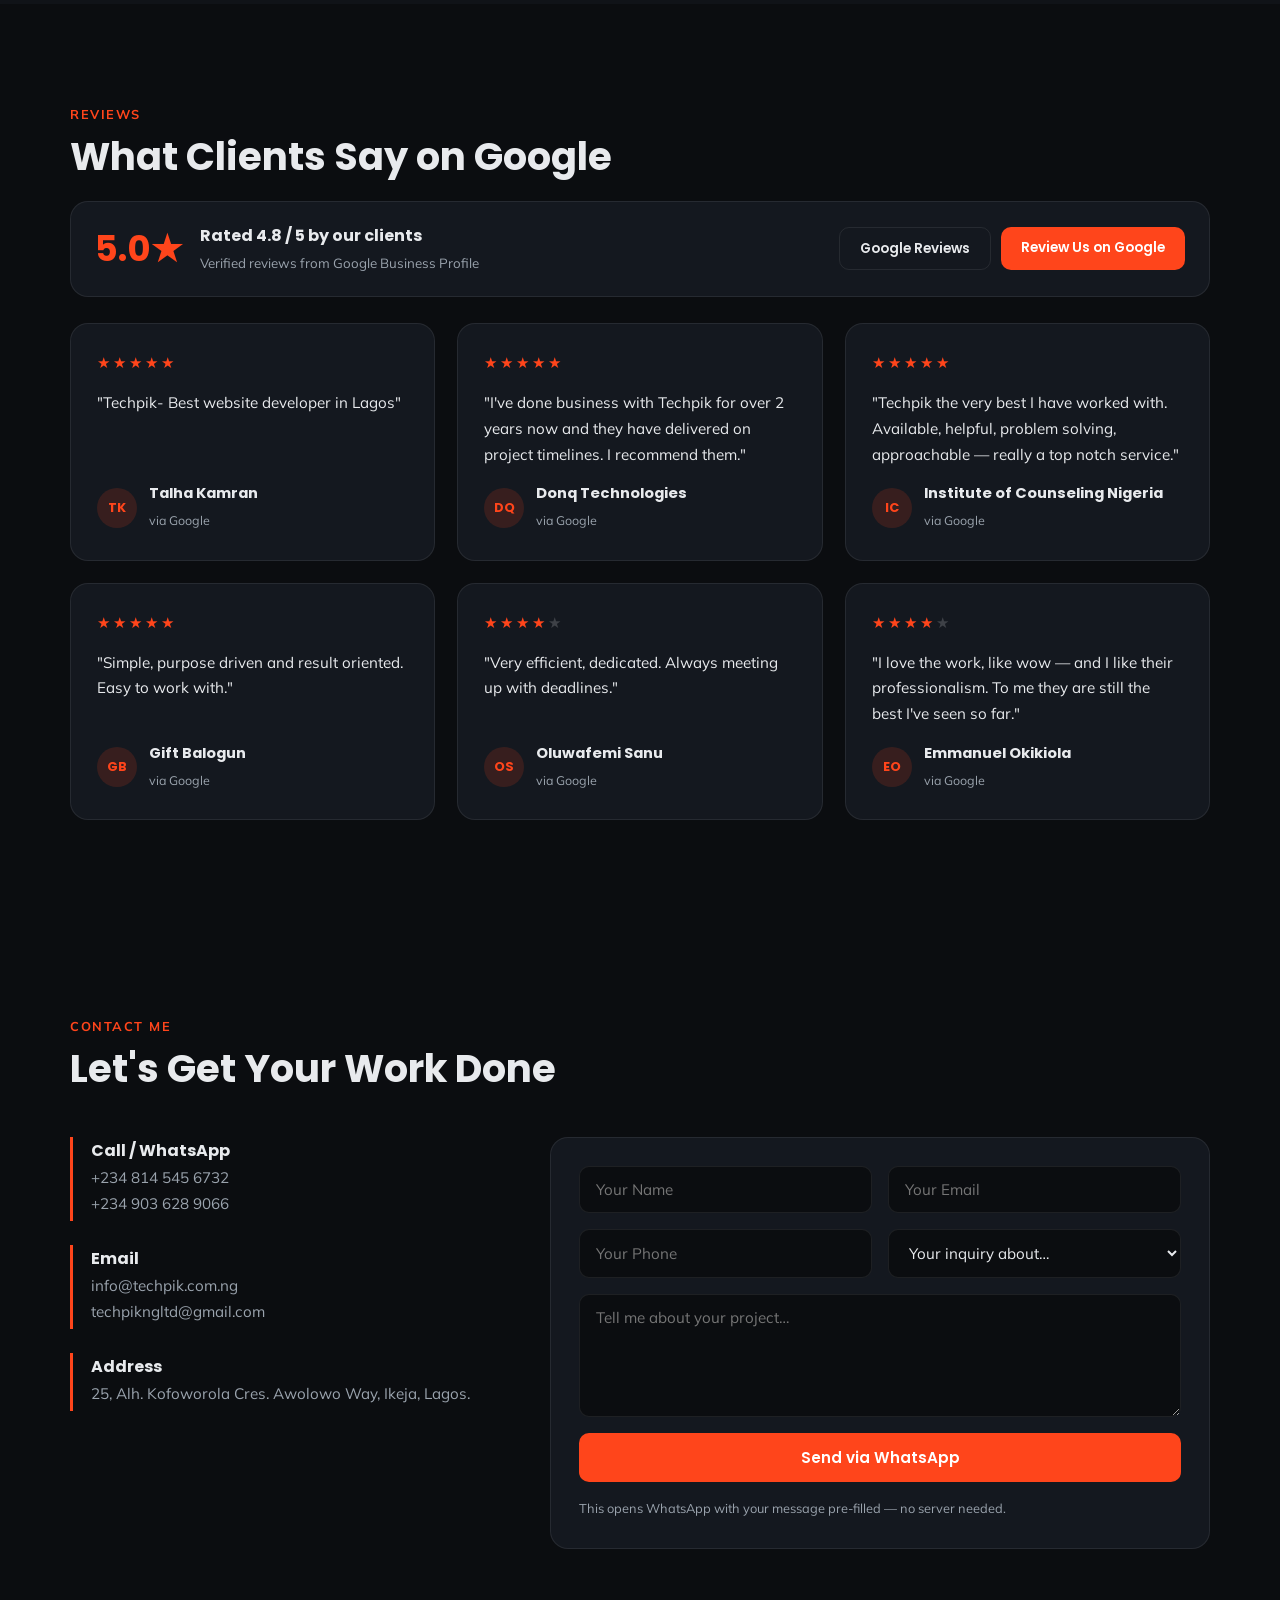
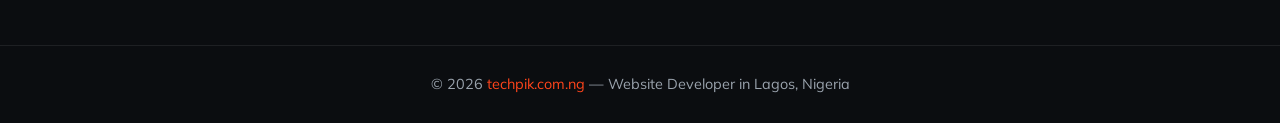
==== commit 2e315b6a: "Portfolio: swap Sam Obasi thumbnail for Cupidextrad demo screenshot and link" ====
--- a/index.html
+++ b/index.html
@@ -190,13 +190,13 @@
       <button class="chip" data-f="all">All</button>
     </div>
     <div class="work-grid" id="workGrid">
-      <a class="work web reveal" data-cat="web" href="https://intimatematchmaking.com/" target="_blank" rel="noopener"><img loading="lazy" src="img/highlights/intimatematchmaking.jpg" alt="Intimate Matchmaking website screenshot"><span class="cap"><b>Intimate Matchmaking</b><i>intimatematchmaking.com/ ↗</i></span></a>
+<a class="work web reveal" data-cat="web" href="https://intimatematchmaking.com/" target="_blank" rel="noopener"><img loading="lazy" src="img/highlights/intimatematchmaking.jpg" alt="Intimate Matchmaking website screenshot"><span class="cap"><b>Intimate Matchmaking</b><i>intimatematchmaking.com/ ↗</i></span></a>
       <a class="work web reveal" data-cat="web" href="https://mindandmasteryjournal.com/" target="_blank" rel="noopener"><img loading="lazy" src="img/highlights/mindandmasteryjournal.jpg" alt="Mind & Mastery Journal website screenshot"><span class="cap"><b>Mind &amp; Mastery Journal</b><i>mindandmasteryjournal.com/ ↗</i></span></a>
       <a class="work web reveal" data-cat="web" href="https://blog.stellasbank.com/" target="_blank" rel="noopener"><img loading="lazy" src="img/highlights/stellasbank-blog.jpg" alt="StellasBank Blog website screenshot"><span class="cap"><b>StellasBank Blog</b><i>blog.stellasbank.com/ ↗</i></span></a>
       <a class="work web reveal" data-cat="web" href="https://cupidextrad.com/" target="_blank" rel="noopener"><img loading="lazy" src="img/highlights/cupidextrad.jpg" alt="Cupidextrad website screenshot"><span class="cap"><b>Cupidextrad</b><i>cupidextrad.com/ ↗</i></span></a>
       <a class="work web reveal" data-cat="web" href="https://trustwavecreditunion.com/" target="_blank" rel="noopener"><img loading="lazy" src="img/highlights/trustwavecreditunion.jpg" alt="Trustwave Credit Union website screenshot"><span class="cap"><b>Trustwave Credit Union</b><i>trustwavecreditunion.com/ ↗</i></span></a>
       <a class="work web reveal" data-cat="web" href="https://oceanwealthfint.com/" target="_blank" rel="noopener"><img loading="lazy" src="img/highlights/oceanwealthfint.jpg" alt="Ocean Wealth Fintech website screenshot"><span class="cap"><b>Ocean Wealth Fintech</b><i>oceanwealthfint.com/ ↗</i></span></a>
-      <a class="work web reveal" data-cat="web" href="https://samobasihealthcarefoundation.org.ng/" target="_blank" rel="noopener"><img loading="lazy" src="img/highlights/samobasihealthcare.jpg" alt="Samobasi Healthcare Foundation website screenshot"><span class="cap"><b>Samobasi Healthcare Foundation</b><i>samobasihealthcarefoundation.org.ng/ ↗</i></span></a>
+      <a class="work web reveal" data-cat="web" href="https://demo.cupidextrad.com/" target="_blank" rel="noopener"><img loading="lazy" src="img/highlights/demo.cupidextrad.com.jpg" alt="Cupidextrad demo website screenshot"><span class="cap"><b>Cupidextrad</b><i>demo.cupidextrad.com/ ↗</i></span></a>
       <a class="work web reveal" data-cat="web" href="https://abidasindustries.com.ng/" target="_blank" rel="noopener"><img loading="lazy" src="img/highlights/abidasindustries.jpg" alt="Abida's Industries website screenshot"><span class="cap"><b>Abida's Industries</b><i>abidasindustries.com.ng/ ↗</i></span></a>
       <a class="work web reveal" data-cat="web" href="https://skrayssynergy.com/" target="_blank" rel="noopener"><img loading="lazy" src="img/highlights/skrayssynergy.jpg" alt="Skrays Synergy website screenshot"><span class="cap"><b>Skrays Synergy</b><i>skrayssynergy.com/ ↗</i></span></a>
       <a class="work web reveal" data-cat="web" href="https://eastfield.com.ng/" target="_blank" rel="noopener"><img loading="lazy" src="img/highlights/eastfield.jpg" alt="Eastfield website screenshot"><span class="cap"><b>Eastfield</b><i>eastfield.com.ng/ ↗</i></span></a>
--- a/css/style.css
+++ b/css/style.css
@@ -140,7 +140,7 @@
 
 @media(max-width:900px){
   .hero-grid,.about-grid,.contact-grid{grid-template-columns:1fr}
-  .resume-grid,.service-grid,.review-grid{grid-template-columns:1fr 1fr}
+  .resume-grid,.service-grid{grid-template-columns:1fr 1fr}
   .work-grid{grid-template-columns:1fr 1fr}
   .stats-grid{grid-template-columns:repeat(2,1fr);row-gap:28px}
   .hero-photo{order:-1;max-width:340px}
@@ -149,12 +149,12 @@
   .burger{display:block}
 }
 @media(max-width:560px){
-  .resume-grid,.service-grid,.review-grid,.work-grid,.f-row{grid-template-columns:1fr}
+  .resume-grid,.service-grid,.work-grid,.f-row{grid-template-columns:1fr}
   .section{padding:70px 0}
 }
 
 /* reviews */
-.review-grid{display:grid;grid-template-columns:repeat(3,1fr);gap:22px;margin-top:26px}
+.review-grid{display:grid;grid-template-columns:repeat(3,1fr);gap:22px;margin-top:26px}@media(max-width:1040px){.review-grid{grid-template-columns:1fr 1fr}}@media(max-width:640px){.review-grid{grid-template-columns:1fr}}
 .review-summary{display:flex;align-items:center;gap:18px;background:var(--card);border:1px solid var(--line);border-radius:18px;padding:20px 24px;flex-wrap:wrap}
 .review-summary strong{font-family:'Poppins',sans-serif;font-size:2.2rem;color:var(--acc);line-height:1}
 .review-summary b{display:block;font-family:'Poppins',sans-serif}
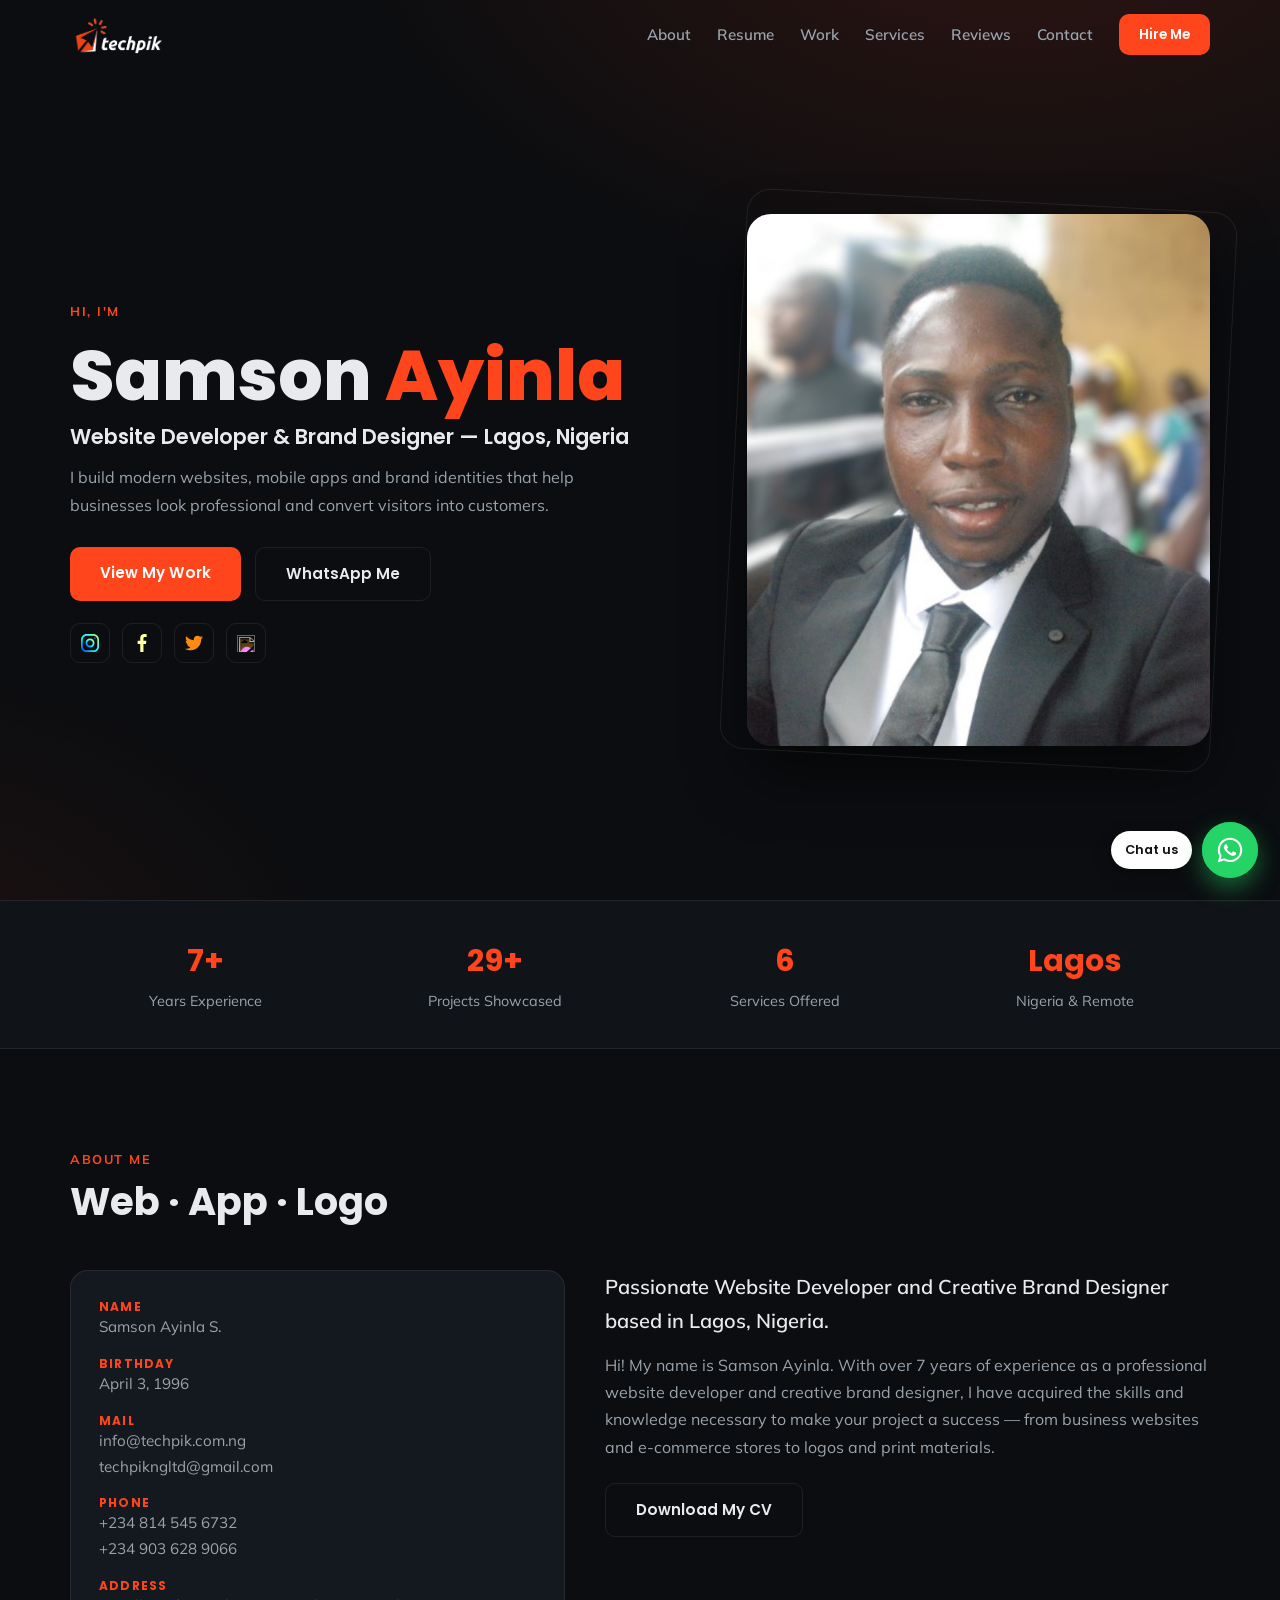
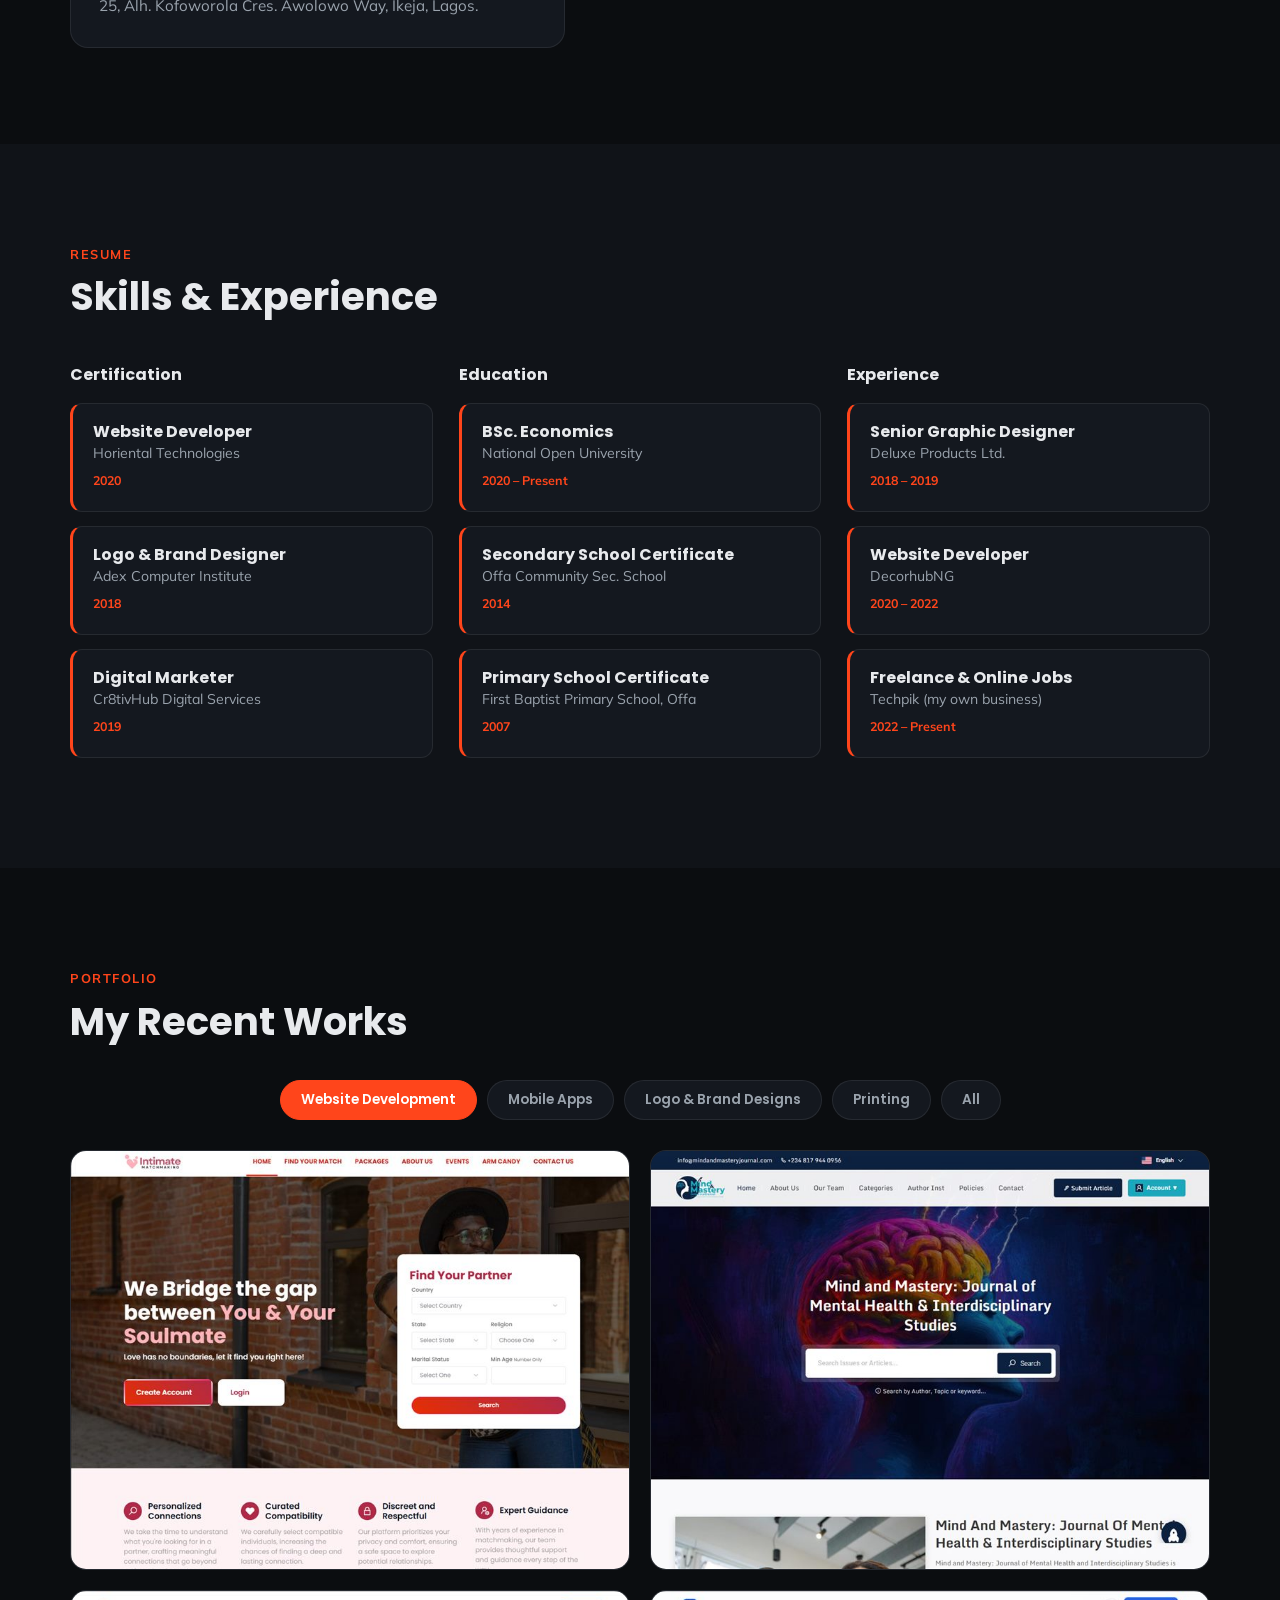
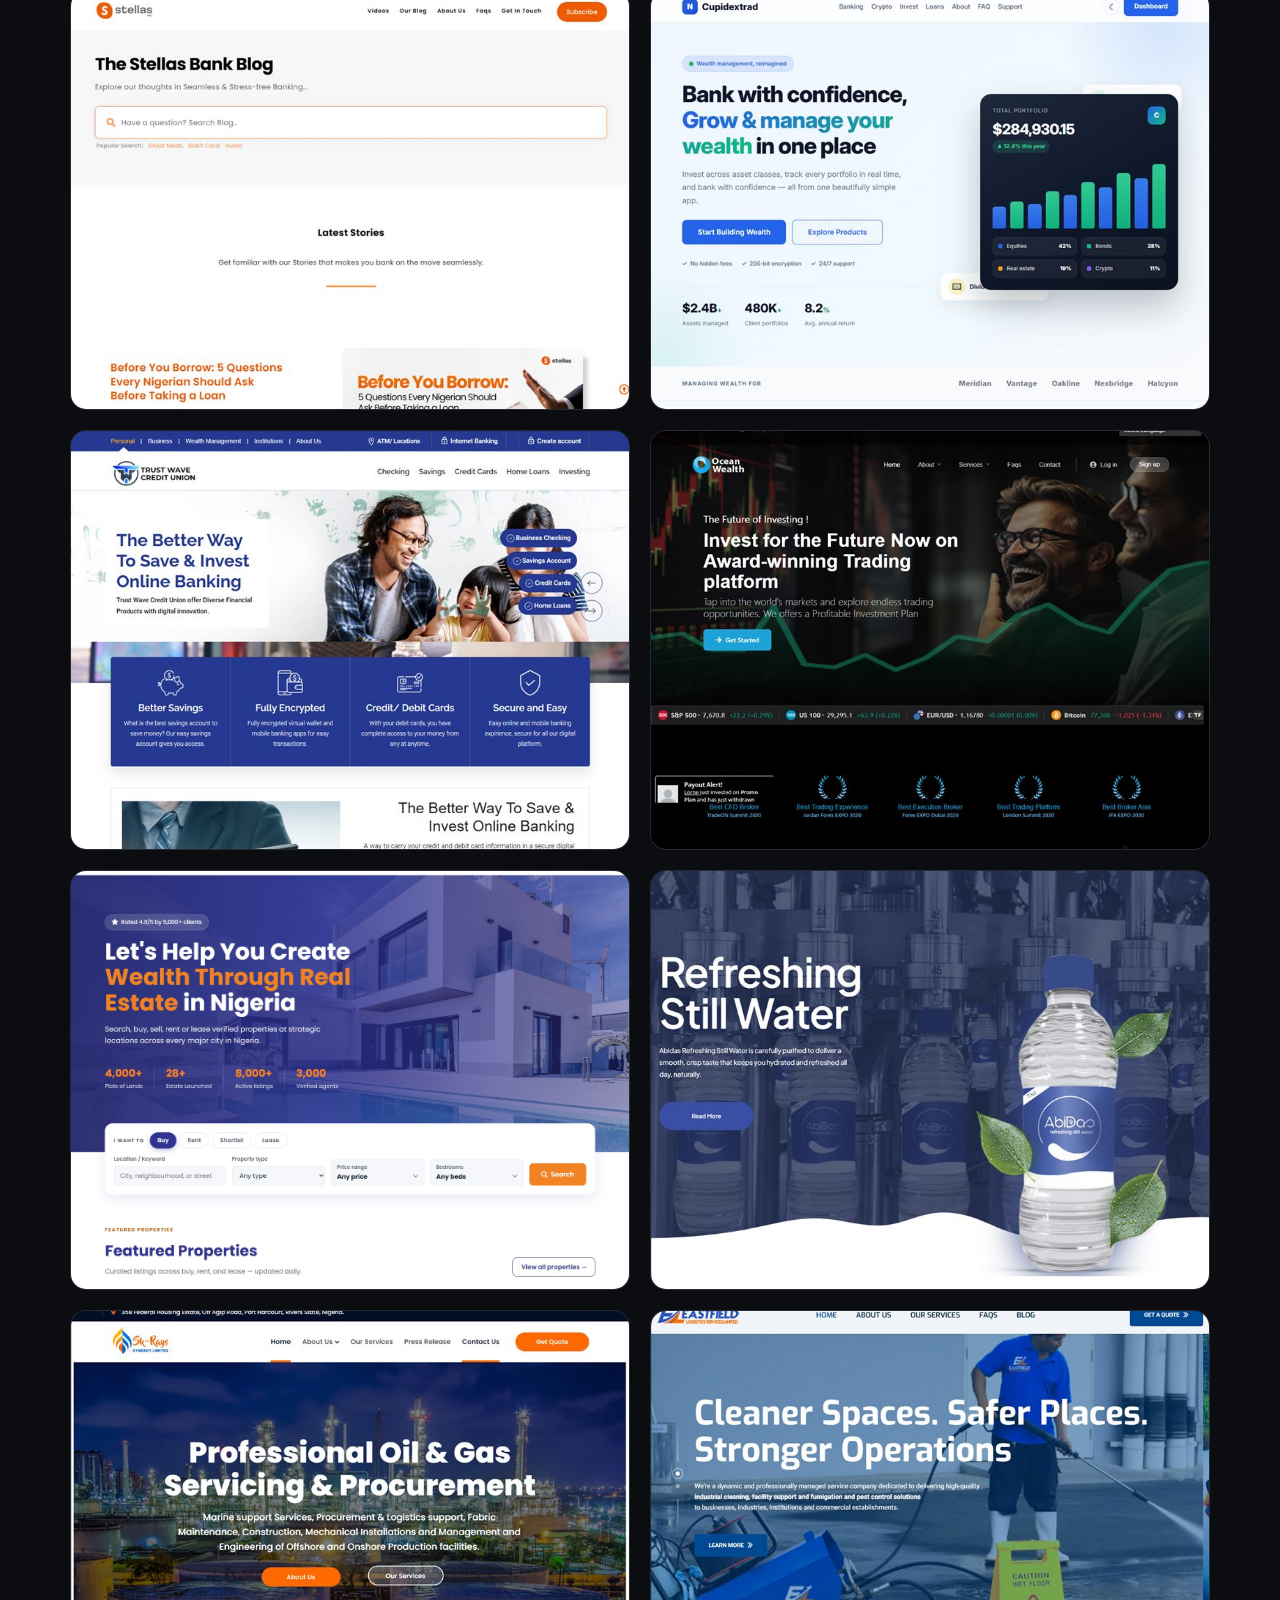
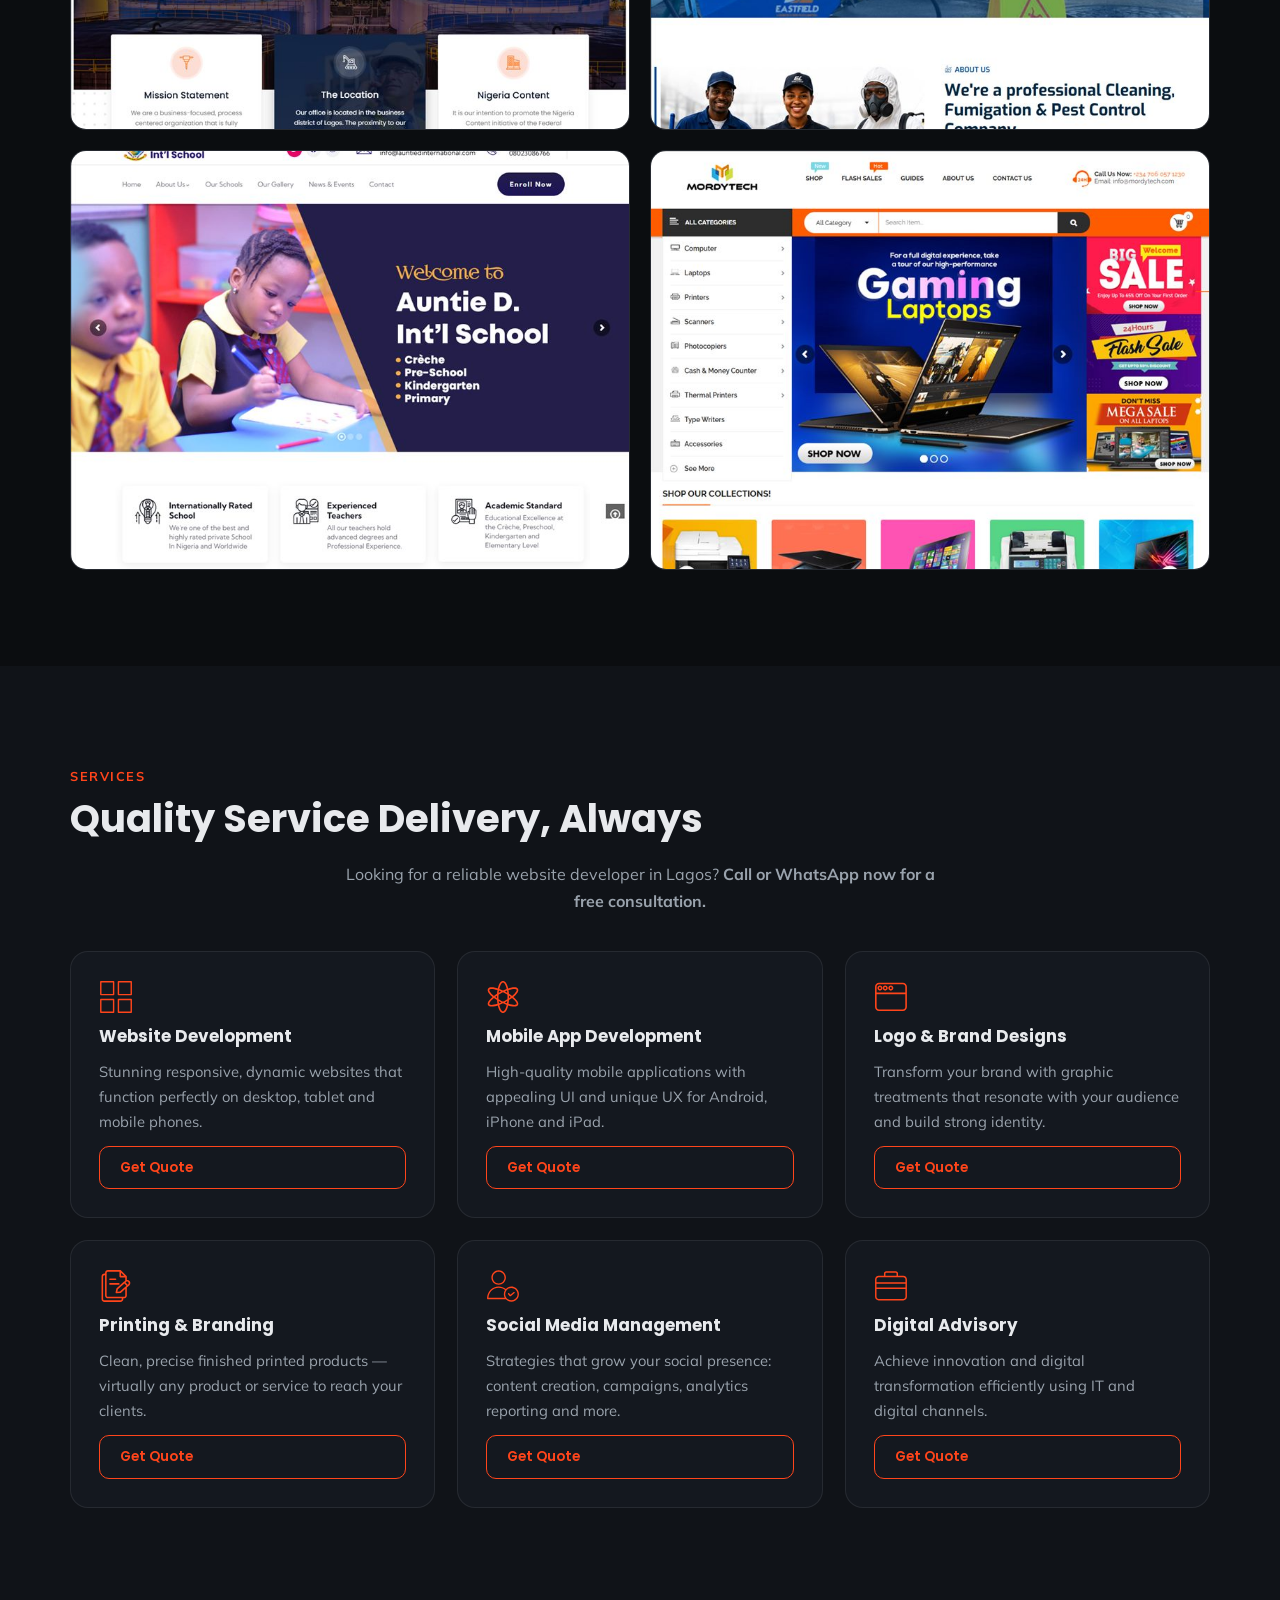
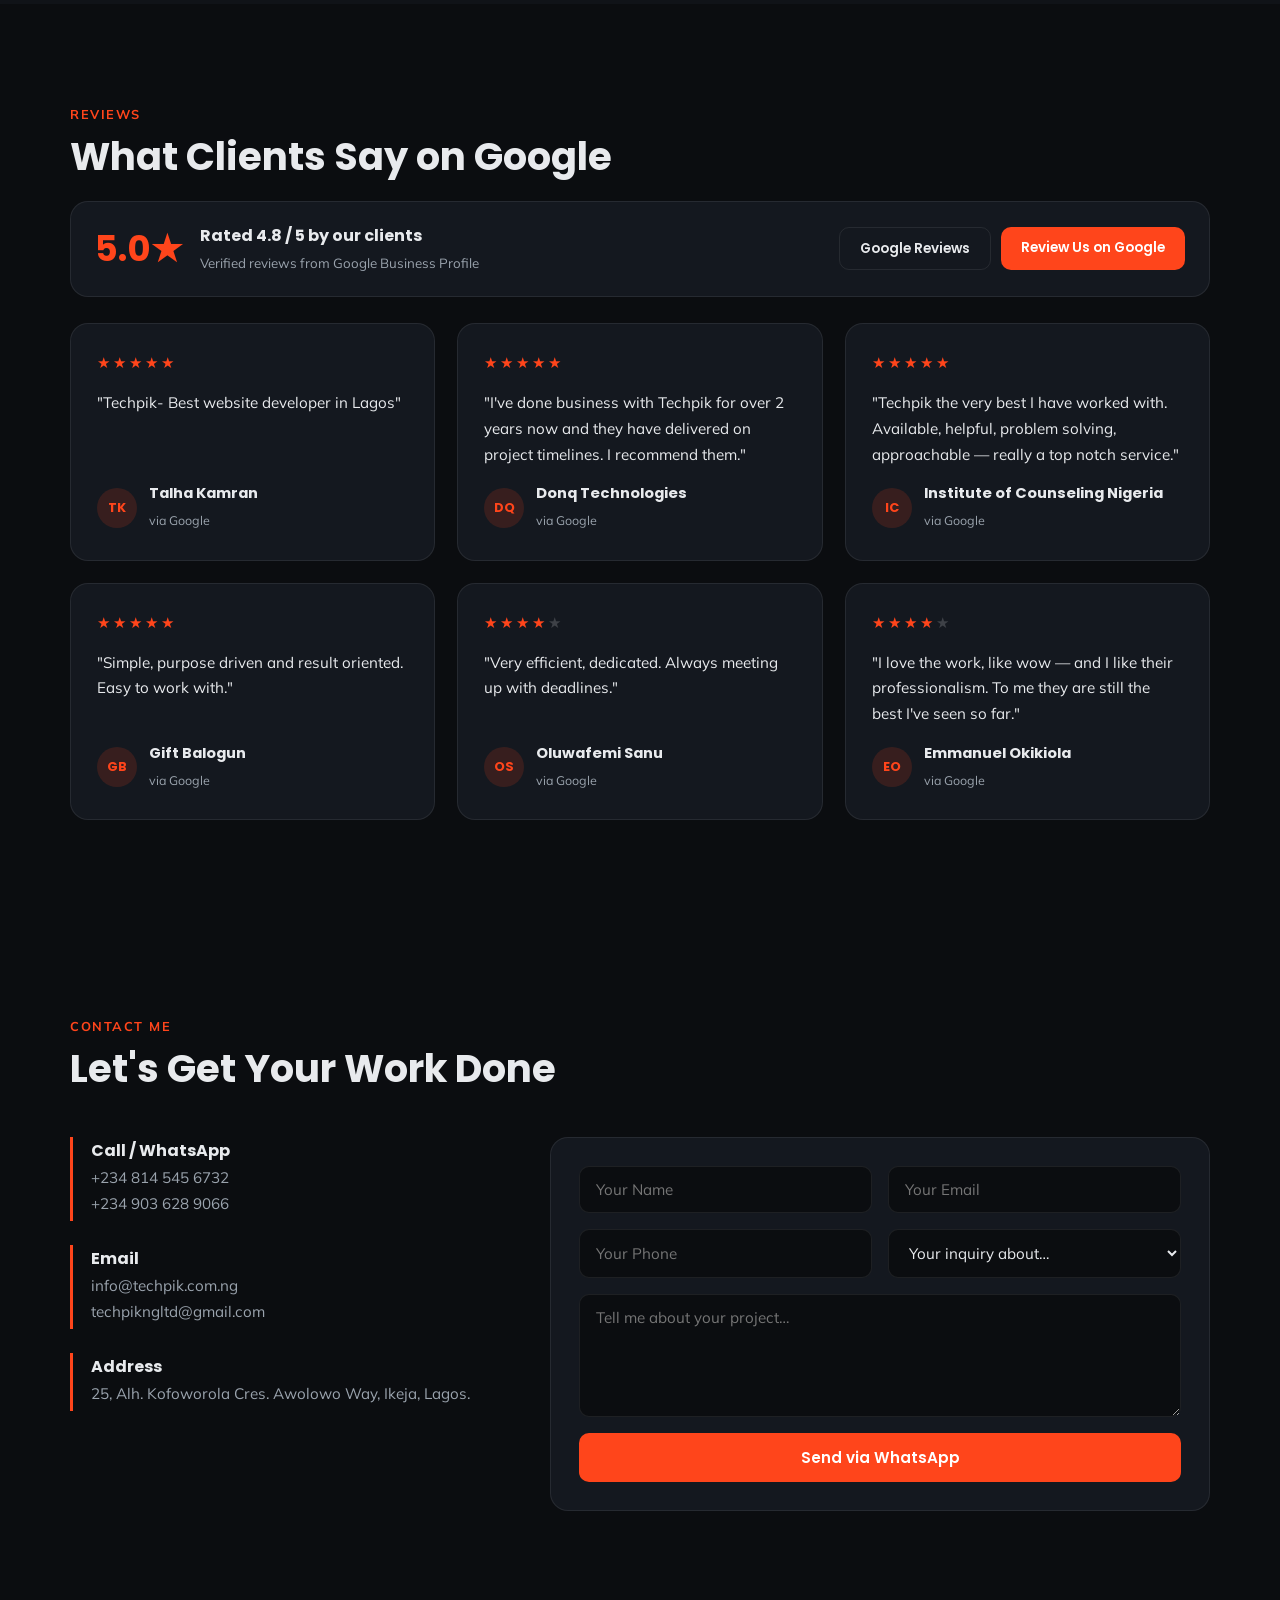
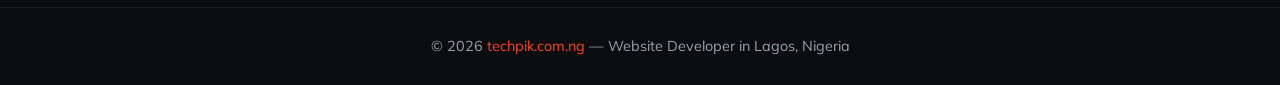
==== commit 10f3227e: "Remove WhatsApp form helper note from contact section" ====
--- a/index.html
+++ b/index.html
@@ -302,7 +302,6 @@
         </div>
         <textarea id="fMsg" rows="5" placeholder="Tell me about your project…" required></textarea>
         <button class="btn" type="submit">Send via WhatsApp</button>
-        <p class="form-note">This opens WhatsApp with your message pre-filled — no server needed.</p>
       </form>
     </div>
   </div>
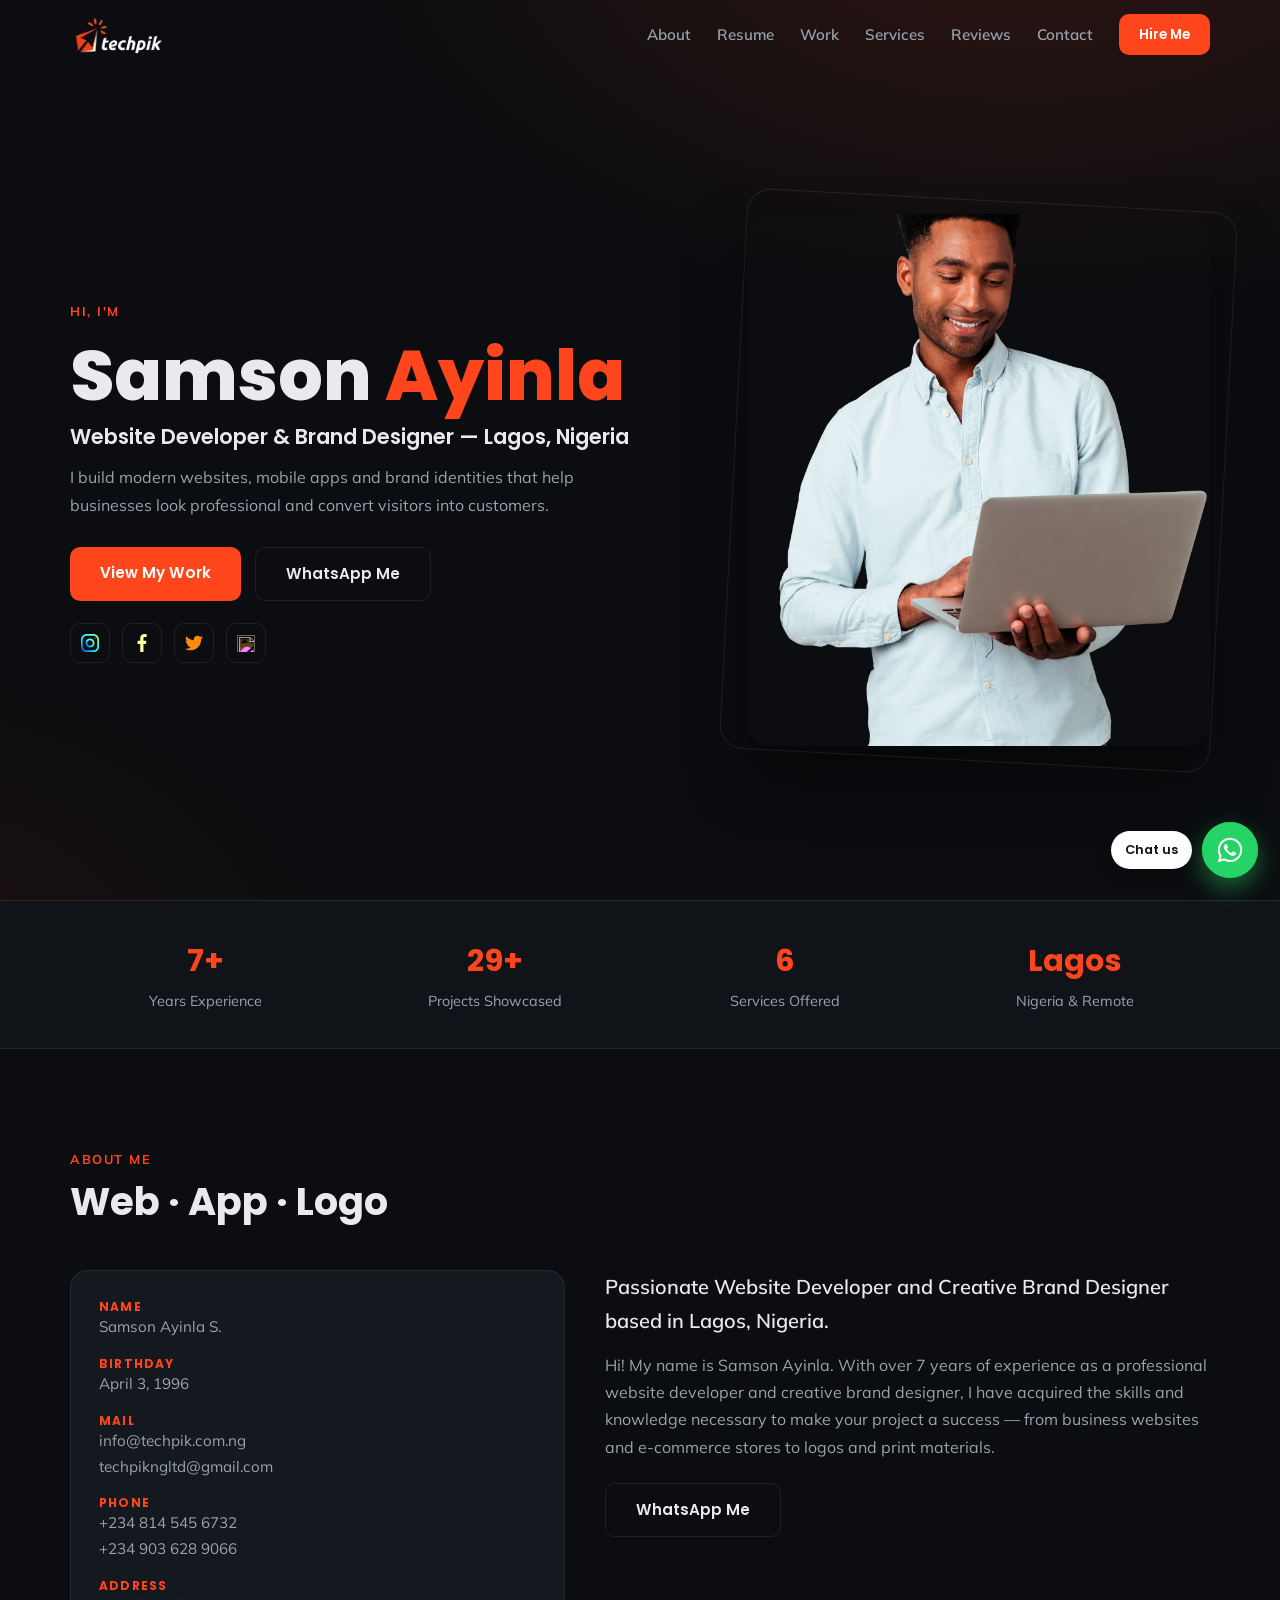
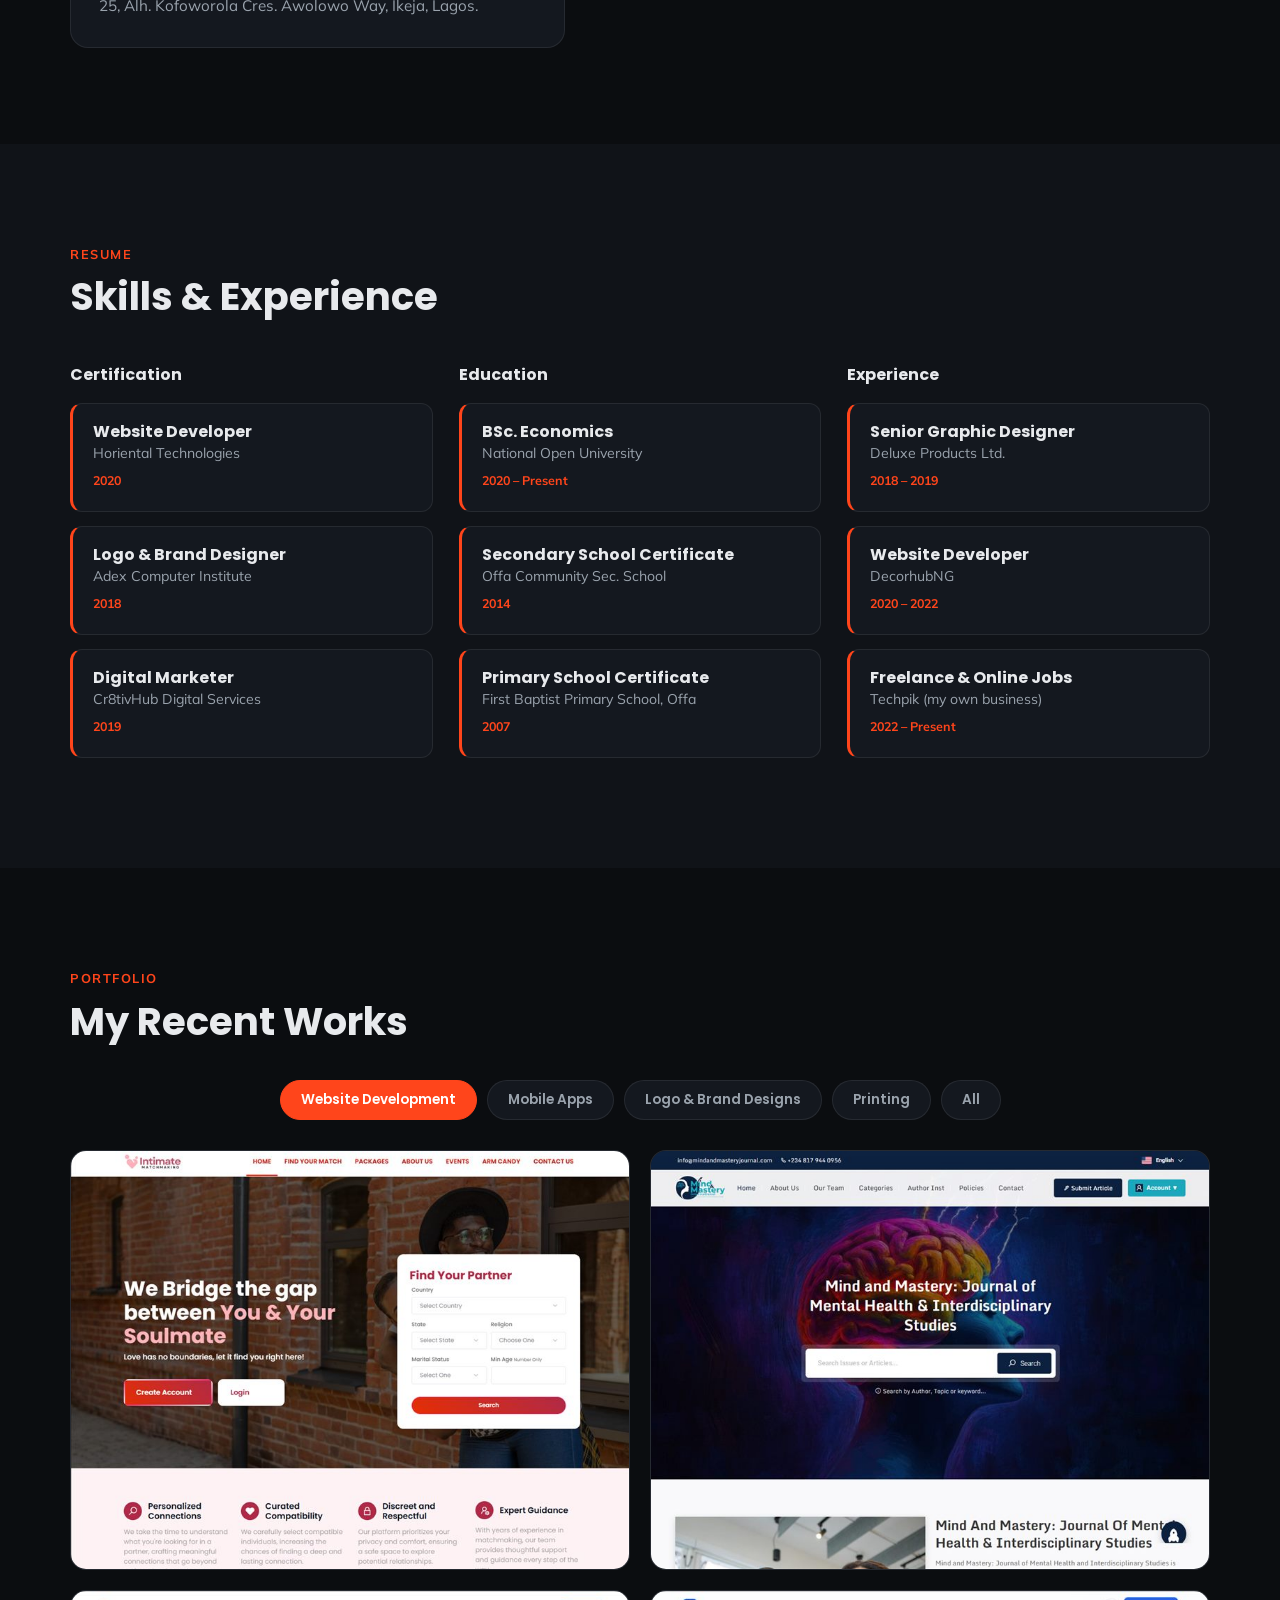
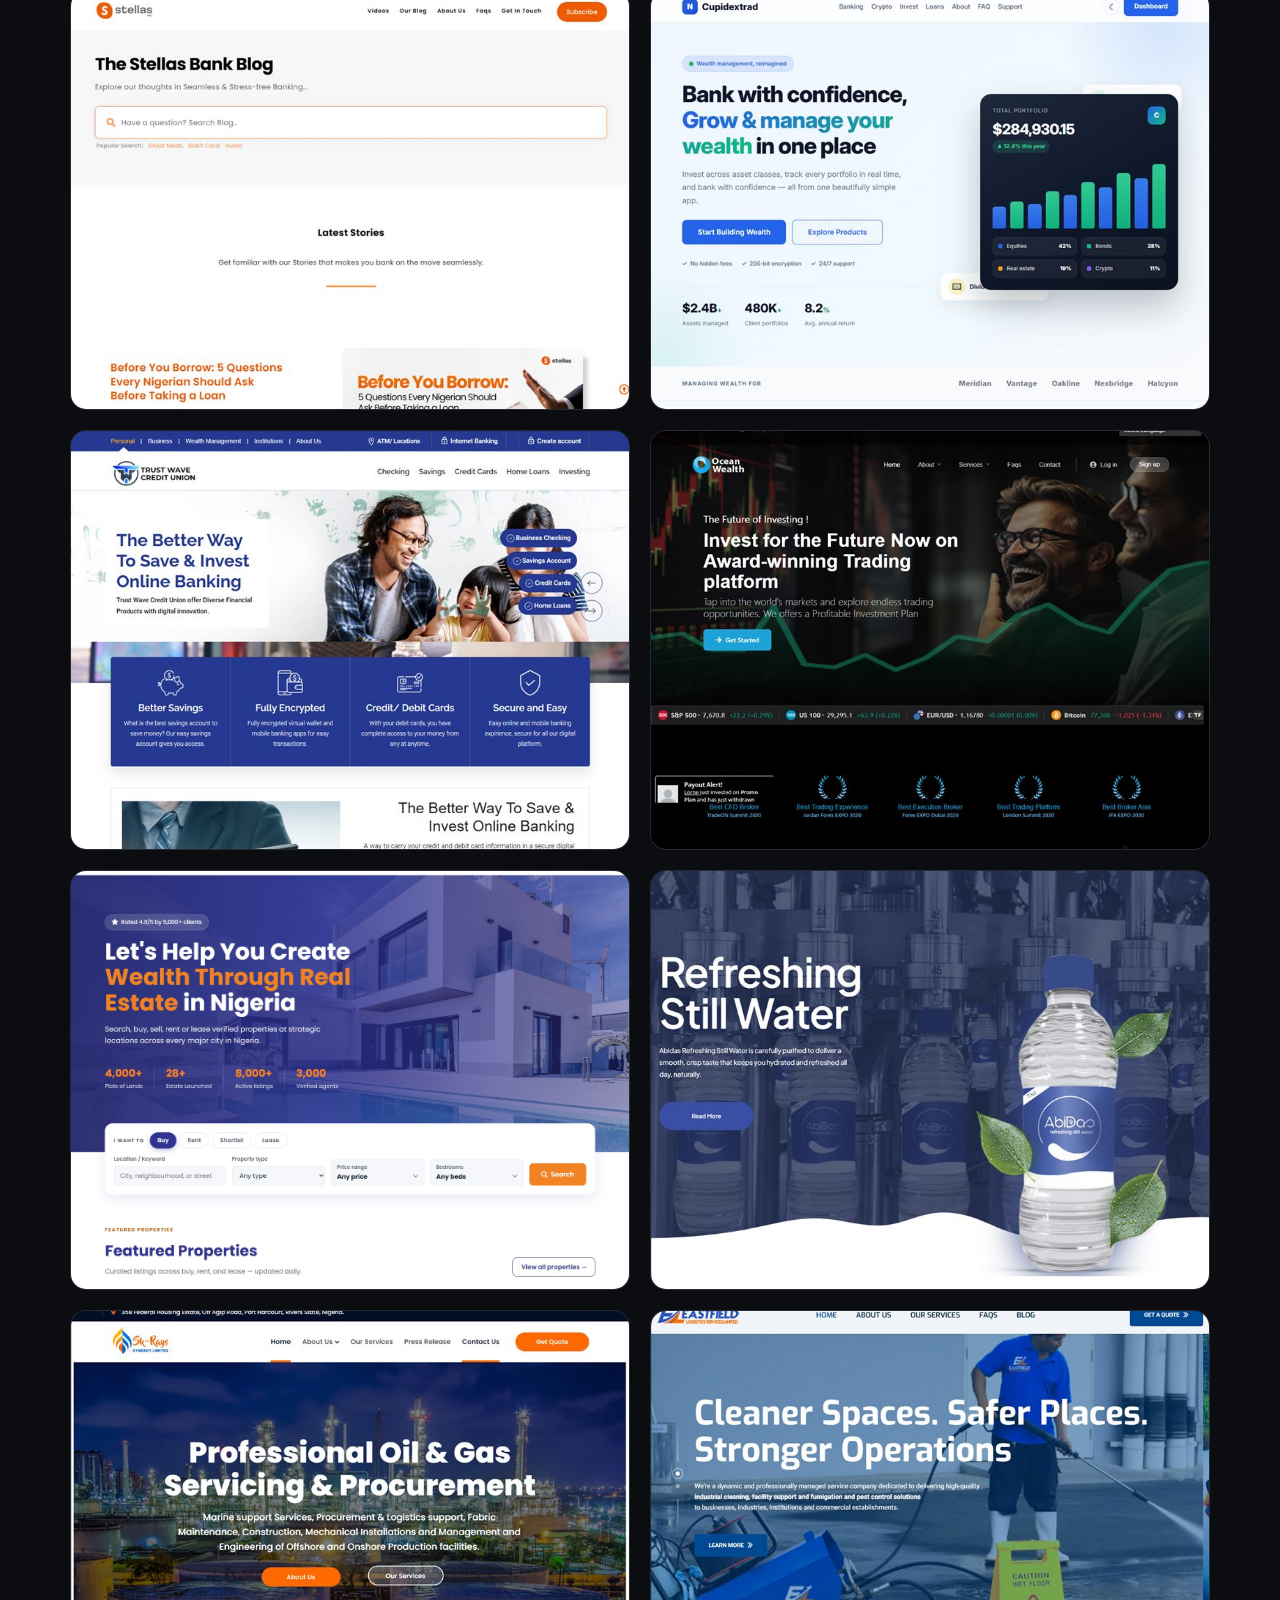
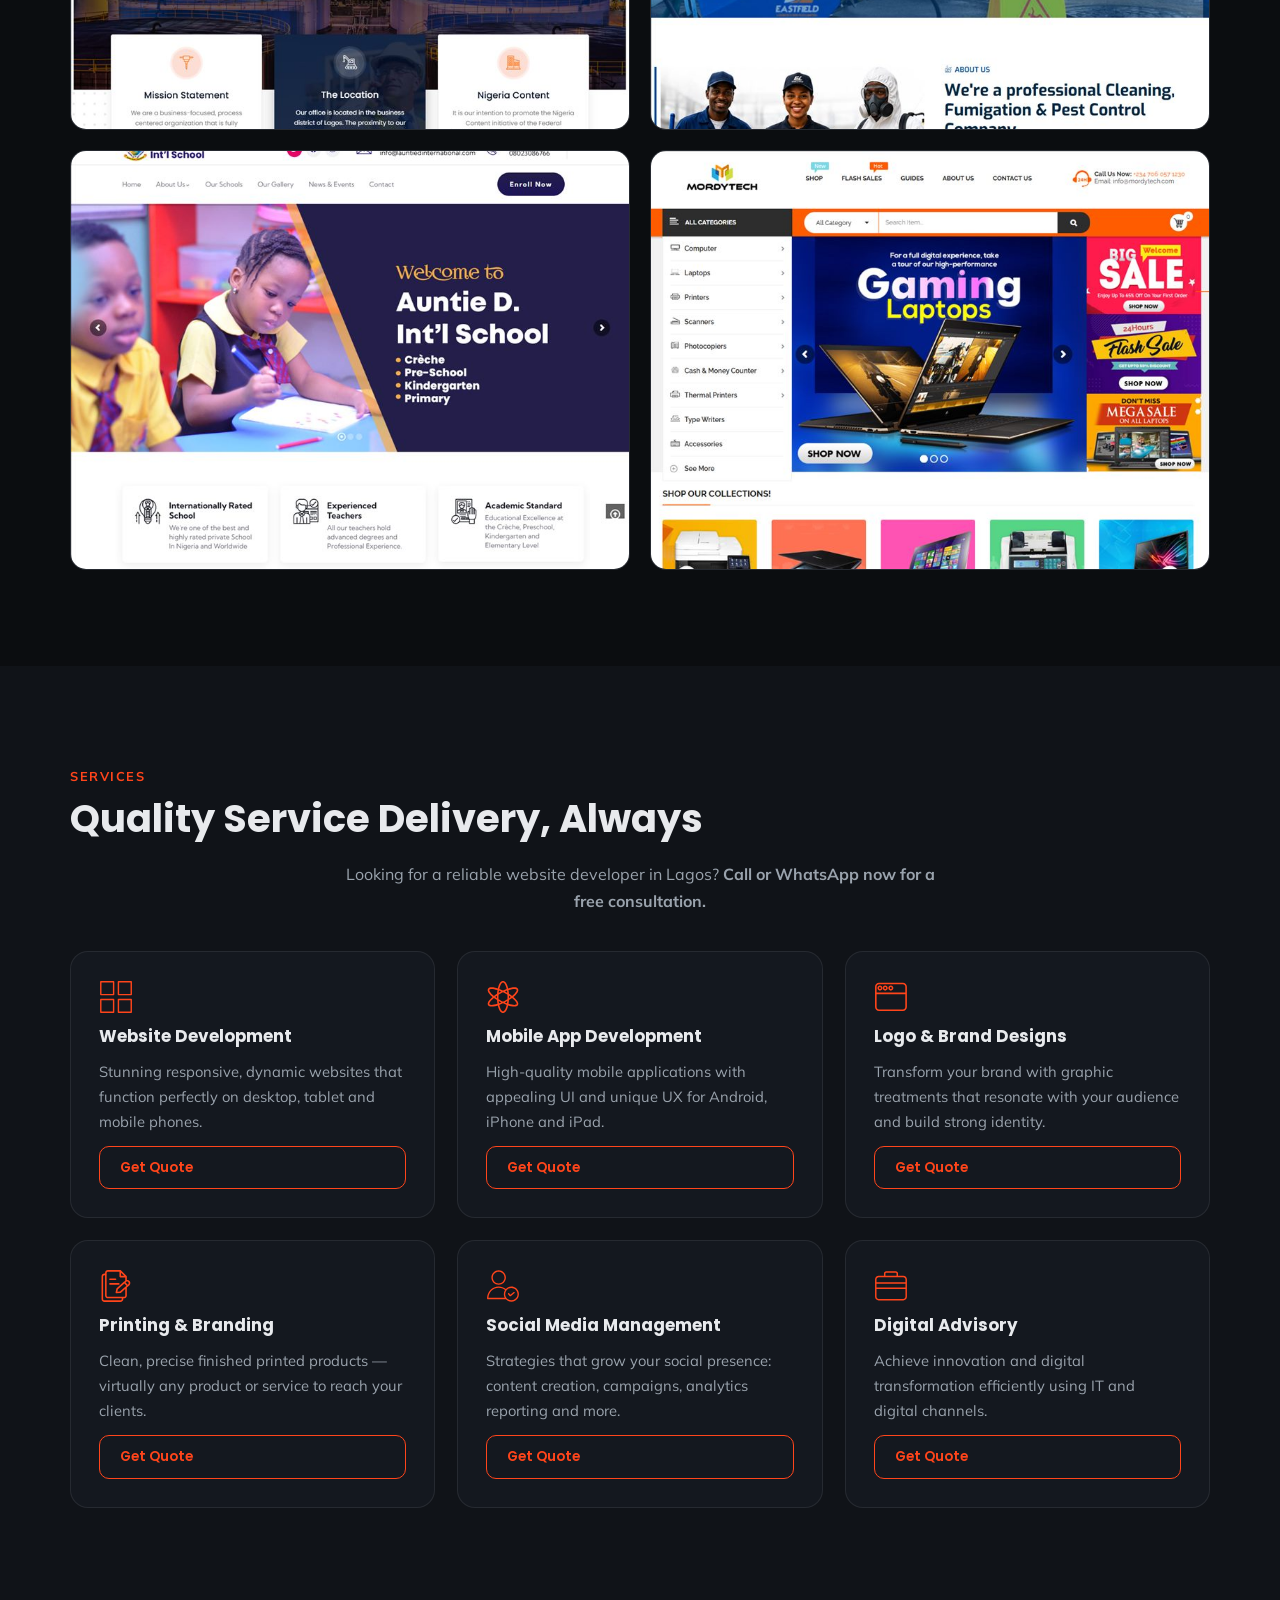
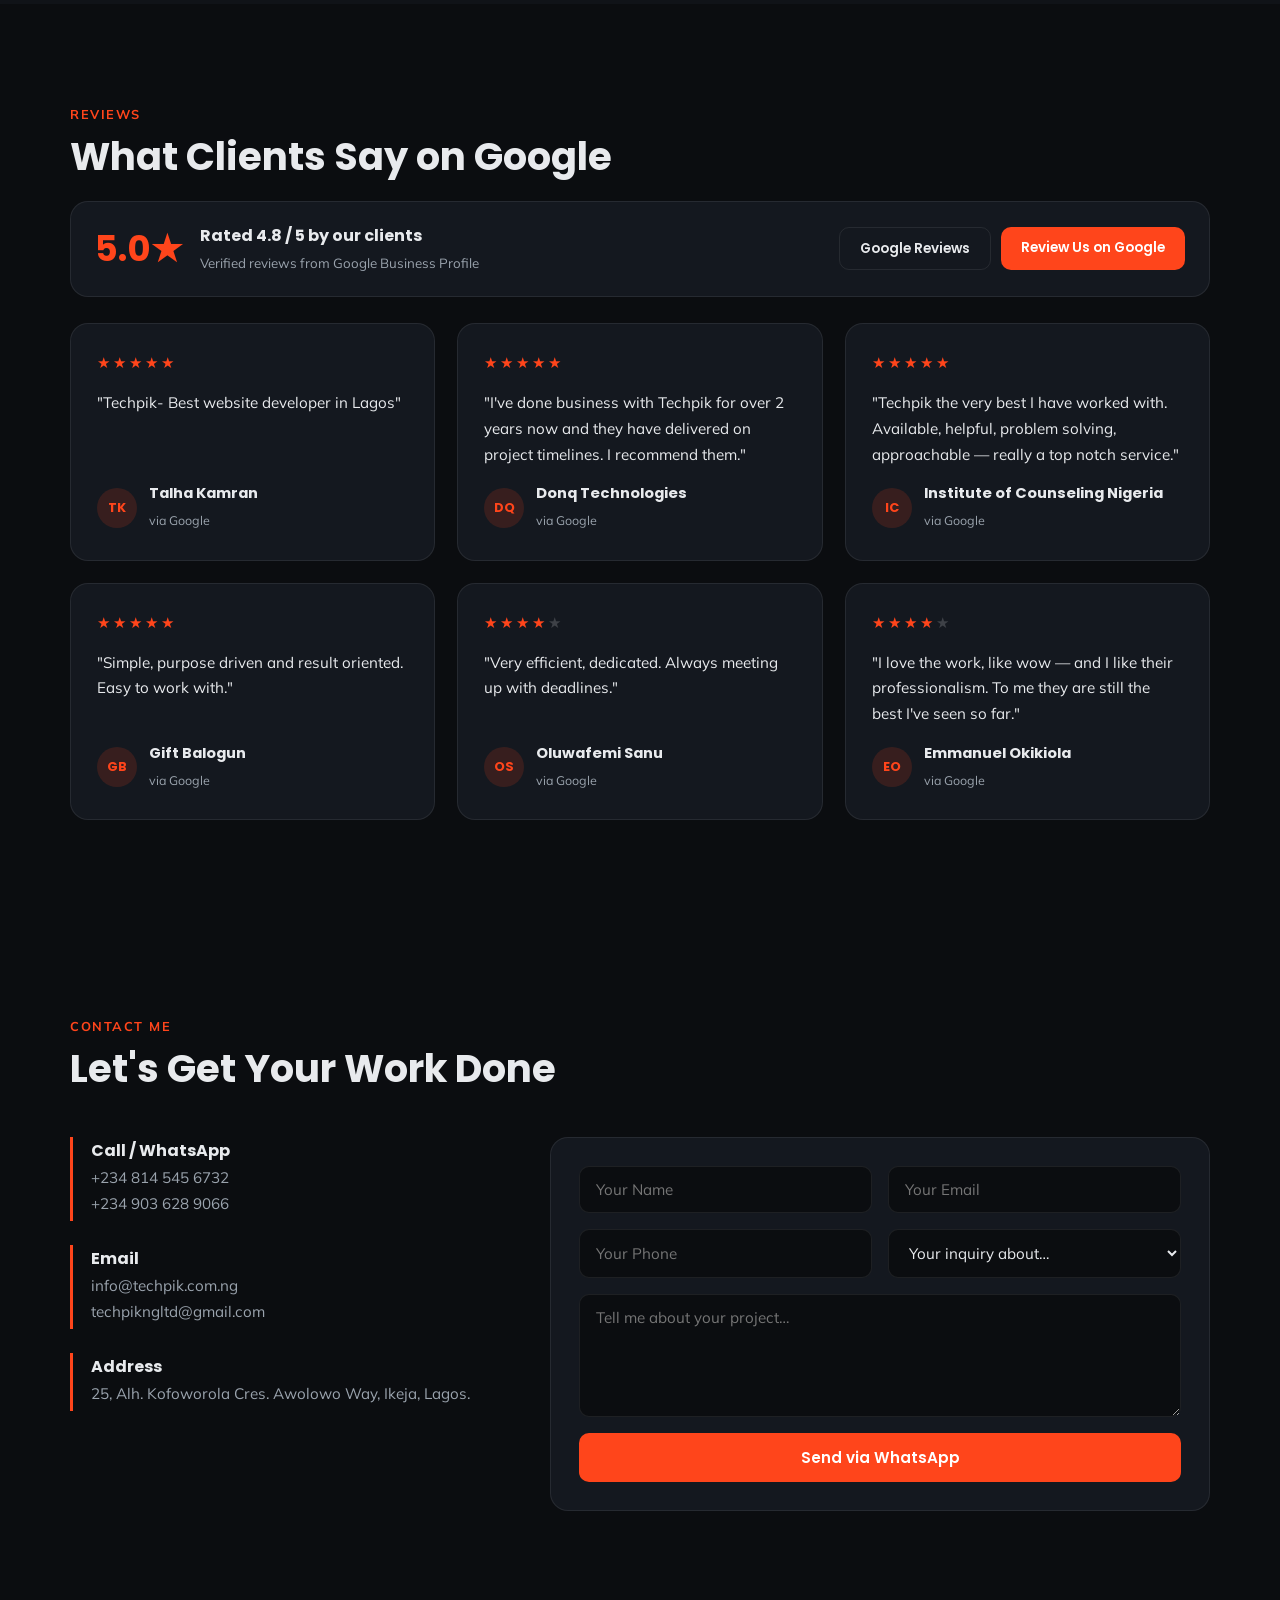
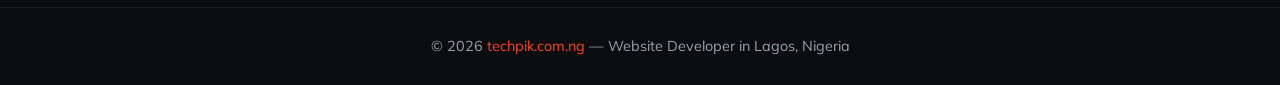
==== commit 32cfd58a: "Swap hero photo to man-on-laptops; change Download CV button to WhatsApp link" ====
--- a/index.html
+++ b/index.html
@@ -108,7 +108,7 @@
       </div>
     </div>
     <div class="hero-photo reveal">
-      <img src="img/hero/2.jpg" alt="Samson Ayinla – website developer in Lagos">
+      <img src="img/hero/man-laptops.png" alt="Samson Ayinla – website developer working on laptops in Lagos">
     </div>
   </div>
 </section>
@@ -141,7 +141,7 @@
       <div class="about-text reveal">
         <p class="lead">Passionate Website Developer and Creative Brand Designer based in Lagos, Nigeria.</p>
         <p>Hi! My name is Samson Ayinla. With over 7 years of experience as a professional website developer and creative brand designer, I have acquired the skills and knowledge necessary to make your project a success — from business websites and e-commerce stores to logos and print materials.</p>
-        <a class="btn ghost" href="img/cv/Ayinla%20Samson%20S.%20CV.pdf" download>Download My CV</a>
+        <a class="btn ghost" href="https://api.whatsapp.com/send?phone=2348145456732" target="_blank" rel="noopener">WhatsApp Me</a>
       </div>
     </div>
   </div>
